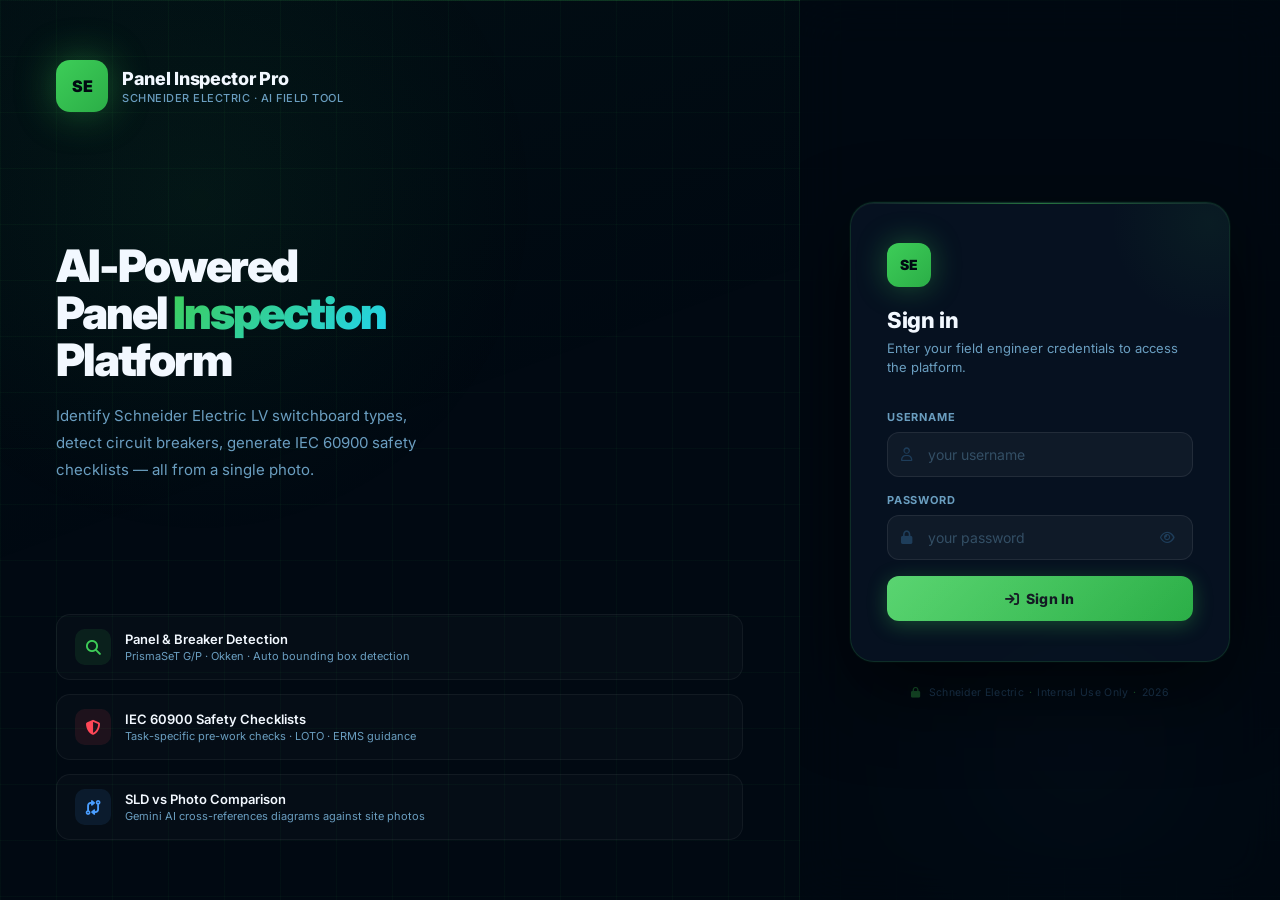
==== web/index.html @ 9c25b4c3 "Show photo guide every time upload/camera is clicked, add Guide button Remove once-per-session restr" ====
<!DOCTYPE html>
<html lang="en">
<head>
<meta charset="UTF-8">
<meta name="viewport" content="width=device-width, initial-scale=1.0, viewport-fit=cover">
<title>Panel Inspector Pro — Schneider Electric</title>
<link href="https://fonts.googleapis.com/css2?family=Inter:wght@300;400;500;600;700;800;900&display=swap" rel="stylesheet">
<link rel="stylesheet" href="https://cdnjs.cloudflare.com/ajax/libs/font-awesome/6.5.0/css/all.min.css">
<style>
*,*::before,*::after{margin:0;padding:0;box-sizing:border-box}
:root{
  --green:#3DCD58;--green-d:#2BAE47;
  --bg:#010912;
  --border:rgba(255,255,255,.06);--border2:rgba(61,205,88,.18);
  --text:#F2F8FF;--dim:#6A9EC0;--muted:#3A5A7A;
  --red:#FF4757;--red-bg:rgba(255,71,87,.08);--red-b:rgba(255,71,87,.25);
  --amber:#FFA502;--amber-bg:rgba(255,165,2,.08);--amber-b:rgba(255,165,2,.22);
  --blue:#4A9EFF;--purple:#A855F7;--cyan:#22D3EE;
  --card-bg:rgba(8,22,42,.85);
  --nav-h:64px;--step-h:72px;
}
html{scroll-behavior:smooth;-webkit-text-size-adjust:100%}
body{
  font-family:'Inter',system-ui,sans-serif;background:var(--bg);color:var(--text);
  min-height:100vh;-webkit-font-smoothing:antialiased;overflow-x:hidden;
  background-image:
    radial-gradient(ellipse 70% 60% at 20% 30%,rgba(61,205,88,.04) 0%,transparent 60%),
    radial-gradient(ellipse 50% 50% at 80% 70%,rgba(74,158,255,.03) 0%,transparent 60%),
    linear-gradient(rgba(61,205,88,.018) 1px,transparent 1px),
    linear-gradient(90deg,rgba(61,205,88,.018) 1px,transparent 1px);
  background-size:100% 100%,100% 100%,52px 52px,52px 52px;
}
::-webkit-scrollbar{width:3px;height:3px}
::-webkit-scrollbar-track{background:transparent}
::-webkit-scrollbar-thumb{background:rgba(61,205,88,.2);border-radius:3px}
button,input,textarea{font-family:inherit}

/* ═══ NAV ═══ */
.nav{
  position:sticky;top:0;z-index:300;height:var(--nav-h);
  display:flex;align-items:center;justify-content:space-between;padding:0 28px;
  background:rgba(1,9,18,.92);backdrop-filter:blur(40px);-webkit-backdrop-filter:blur(40px);
  border-bottom:1px solid rgba(61,205,88,.1);
  box-shadow:0 0 0 1px rgba(61,205,88,.04),0 8px 40px rgba(0,0,0,.6);
}
.nav-brand{display:flex;align-items:center;gap:14px}
.nav-logo{
  width:40px;height:40px;border-radius:11px;flex-shrink:0;
  display:flex;align-items:center;justify-content:center;
  font-size:13px;font-weight:900;color:#010912;letter-spacing:-.5px;
  background:linear-gradient(135deg,#3DCD58,#2BAE47);
  box-shadow:0 0 28px rgba(61,205,88,.4),0 2px 8px rgba(0,0,0,.4);
}
.nav-text{line-height:1.2}
.nav-name{font-size:15px;font-weight:800;color:var(--text);letter-spacing:-.3px}
.nav-sub{font-size:10px;color:rgba(106,158,192,.55);font-weight:500;margin-top:2px;letter-spacing:.5px;text-transform:uppercase}
.nav-right{display:flex;align-items:center;gap:10px}
.nav-pill{display:flex;align-items:center;gap:7px;padding:7px 14px;border-radius:22px;background:rgba(255,255,255,.04);border:1px solid rgba(255,255,255,.07);font-size:11px;color:var(--dim)}
.pulse-dot{width:7px;height:7px;border-radius:50%;background:var(--green);box-shadow:0 0 10px var(--green),0 0 20px rgba(61,205,88,.4);flex-shrink:0;animation:pulse 2.5s ease infinite}
@keyframes pulse{0%,100%{opacity:1;transform:scale(1)}50%{opacity:.4;transform:scale(.8)}}
.nav-user{display:flex;align-items:center;gap:8px;padding:5px 12px;border-radius:22px;background:rgba(255,255,255,.04);border:1px solid rgba(255,255,255,.07)}
.nav-avatar{width:26px;height:26px;border-radius:50%;background:linear-gradient(135deg,#3DCD58,#2BAE47);display:flex;align-items:center;justify-content:center;font-size:11px;font-weight:900;color:#010912;flex-shrink:0}
.nav-uname{font-size:11px;font-weight:600;color:var(--text);max-width:80px;overflow:hidden;text-overflow:ellipsis;white-space:nowrap}
.nav-logout{background:none;border:1px solid rgba(255,255,255,.1);border-radius:8px;color:var(--muted);padding:6px 9px;cursor:pointer;font-size:11px;font-weight:600;transition:all .18s;display:flex;align-items:center;gap:5px}
.nav-logout:hover{border-color:rgba(255,71,87,.4);color:var(--red);background:rgba(255,71,87,.06)}

/* ═══ STEPPER BAR ═══ */
.stepper-bar{
  position:sticky;top:var(--nav-h);z-index:200;
  background:rgba(2,11,24,.96);backdrop-filter:blur(32px);-webkit-backdrop-filter:blur(32px);
  border-bottom:1px solid rgba(255,255,255,.05);
  padding:0 28px;height:var(--step-h);display:flex;align-items:center;
}
.stepper{display:flex;align-items:center;width:100%;max-width:800px;margin:0 auto}
.step-item{display:flex;align-items:center;gap:10px;flex-shrink:0;cursor:default}
.step-circle{
  width:34px;height:34px;border-radius:50%;border:2px solid rgba(255,255,255,.1);
  display:flex;align-items:center;justify-content:center;
  font-size:12px;font-weight:700;color:var(--muted);
  transition:all .35s ease;flex-shrink:0;position:relative;
}
.step-num{transition:opacity .2s}
.step-check{display:none;font-size:11px}
.step-item.step-active .step-circle{
  border-color:var(--green);background:rgba(61,205,88,.14);color:var(--green);
  box-shadow:0 0 20px rgba(61,205,88,.25);
}
.step-item.step-done .step-circle{
  border-color:var(--green);background:var(--green);color:#010912;
}
.step-item.step-done .step-num{display:none}
.step-item.step-done .step-check{display:flex}
.step-text{line-height:1.25}
.step-label{font-size:12px;font-weight:700;color:var(--muted);white-space:nowrap;transition:color .3s}
.step-sub{font-size:10px;color:rgba(58,90,122,.7);white-space:nowrap}
.step-item.step-active .step-label{color:var(--text)}
.step-item.step-done .step-label{color:var(--green)}
.step-line{flex:1;height:1px;background:rgba(255,255,255,.06);margin:0 8px;min-width:16px;transition:background .35s}
.step-item.step-done + .step-line{background:rgba(61,205,88,.25)}

/* ═══ WIZARD WRAP ═══ */
.wiz-wrap{max-width:780px;margin:0 auto;padding:28px 20px 140px}

/* ═══ WIZARD CARD ═══ */
.wiz-card{
  background:var(--card-bg);
  border:1px solid rgba(255,255,255,.07);
  border-radius:22px;padding:28px 32px;margin-bottom:14px;
  transition:opacity .3s,filter .3s,border-color .3s;
  position:relative;overflow:hidden;
}
.wiz-card::before{content:'';position:absolute;top:0;left:0;right:0;height:1px;background:linear-gradient(90deg,transparent,rgba(255,255,255,.08),transparent)}
.wiz-card.locked{opacity:.38;pointer-events:none;filter:saturate(.2)}
.wiz-card.step-card.unlocked{border-color:rgba(61,205,88,.12)}

/* Card header */
.card-eyebrow{display:flex;align-items:center;gap:9px;margin-bottom:10px}
.card-icon{
  width:32px;height:32px;border-radius:9px;flex-shrink:0;
  display:flex;align-items:center;justify-content:center;font-size:13px;
}
.card-tag{font-size:10px;font-weight:800;letter-spacing:1.1px;text-transform:uppercase}
.card-title{font-size:20px;font-weight:800;color:var(--text);letter-spacing:-.4px;margin-bottom:5px}
.card-sub{font-size:13px;color:var(--dim);line-height:1.6;margin-bottom:22px}

/* ═══ PROJECT INFO FORM ═══ */
.form-grid{display:grid;grid-template-columns:1fr 1fr;gap:14px}
.form-field{}
.form-field label{display:block;font-size:9.5px;font-weight:700;letter-spacing:.9px;text-transform:uppercase;color:var(--muted);margin-bottom:7px}
.form-field input{
  width:100%;padding:12px 14px;
  background:rgba(255,255,255,.04);border:1px solid rgba(255,255,255,.08);
  border-radius:11px;color:var(--text);font-size:13px;outline:none;transition:all .2s;
}
.form-field input:focus{border-color:rgba(61,205,88,.4);background:rgba(61,205,88,.04);box-shadow:0 0 0 3px rgba(61,205,88,.07)}
.form-field input::placeholder{color:rgba(106,158,192,.28)}

/* ═══ STEP CHOICE BUTTONS (Dead/Live, No/Yes) ═══ */
.choice-row{display:flex;gap:10px;margin-top:4px}
.choice-btn{
  flex:1;padding:18px 20px;border-radius:14px;
  border:1px solid rgba(255,255,255,.08);background:rgba(255,255,255,.03);
  color:var(--dim);font-size:14px;font-weight:700;cursor:pointer;
  transition:all .22s;display:flex;align-items:center;justify-content:center;gap:10px;
}
.choice-btn:hover:not(:disabled):not(.fw-inactive){
  border-color:rgba(61,205,88,.35);color:var(--text);background:rgba(61,205,88,.07);
}
.choice-btn.danger:hover:not(:disabled):not(.fw-inactive){
  border-color:rgba(255,71,87,.35);color:var(--red);background:rgba(255,71,87,.07);
}
.choice-btn.fw-active{
  border-color:rgba(61,205,88,.5);color:var(--green);background:rgba(61,205,88,.1);
  box-shadow:0 0 20px rgba(61,205,88,.12);
}
.choice-btn.danger.fw-active{
  border-color:rgba(255,71,87,.45);color:var(--red);background:rgba(255,71,87,.09);
  box-shadow:0 0 20px rgba(255,71,87,.1);
}
.choice-btn.fw-inactive{opacity:.28;cursor:default}
.choice-btn i{font-size:18px}

/* ═══ TASK GRID (inside card2) ═══ */
.task-section{margin-top:22px;padding-top:22px;border-top:1px solid rgba(255,255,255,.06)}
.task-sect-lbl{font-size:10px;font-weight:700;text-transform:uppercase;letter-spacing:.9px;color:var(--muted);margin-bottom:12px;display:flex;align-items:center;gap:6px}
.task-sect-lbl i{color:var(--green)}
.task-grid{display:grid;grid-template-columns:repeat(3,1fr);gap:8px}
.t-btn{
  padding:14px 8px;border-radius:12px;border:1px solid rgba(255,255,255,.07);
  background:rgba(255,255,255,.03);color:rgba(106,158,192,.45);
  font-size:11px;font-weight:700;cursor:pointer;transition:all .2s;
  display:flex;flex-direction:column;align-items:center;gap:7px;text-align:center;
  line-height:1.2;letter-spacing:.1px;
}
.t-btn:hover:not(:disabled){border-color:rgba(61,205,88,.3);color:var(--text);background:rgba(61,205,88,.06);transform:translateY(-1px)}
.t-btn.on{border-color:rgba(61,205,88,.55);color:var(--green);background:rgba(61,205,88,.1);box-shadow:0 0 18px rgba(61,205,88,.12)}
.t-btn:disabled{opacity:.25;cursor:default}
.t-btn i{font-size:20px}

/* ═══ CHECKLIST (inside card2) ═══ */
.checklist-wrap{margin-top:20px;padding-top:20px;border-top:1px solid rgba(255,255,255,.06)}
.coll-btn{
  width:100%;display:flex;align-items:center;justify-content:space-between;
  padding:11px 14px;background:rgba(255,255,255,.03);border:1px solid rgba(255,255,255,.07);
  border-radius:11px;cursor:pointer;transition:all .2s;
}
.coll-btn:hover{background:rgba(255,255,255,.06);border-color:rgba(61,205,88,.2)}
.coll-title{font-size:12px;font-weight:700;color:var(--text);display:flex;align-items:center;gap:7px}
.coll-title i{color:var(--green)}
.coll-arr{color:var(--muted);font-size:10px;transition:transform .22s}
.coll-arr.open{transform:rotate(180deg)}
.coll-body{display:none;padding:12px 4px 4px}
.coll-body.open{display:block}
.cl-item{display:flex;gap:10px;align-items:flex-start;padding:9px 0;border-bottom:1px solid rgba(255,255,255,.04)}
.cl-item:last-child{border-bottom:none}
.cl-cb{width:16px;height:16px;flex-shrink:0;margin-top:2px;accent-color:var(--green);cursor:pointer}
.cl-txt{font-size:12px;color:var(--dim);line-height:1.6;cursor:pointer}
.cl-item.cl-crit .cl-txt{color:var(--text)}
.cl-item.cl-done .cl-txt{text-decoration:line-through;color:var(--muted);opacity:.5}
.cl-badge{display:inline-flex;align-items:center;font-size:9px;font-weight:700;padding:1px 6px;border-radius:4px;margin-left:5px;background:rgba(255,71,87,.08);color:var(--red);border:1px solid rgba(255,71,87,.25)}

/* ═══ SLD / ZONE (card3) ═══ */
.sld-drop{
  border:1.5px dashed rgba(74,158,255,.22);border-radius:13px;
  padding:24px 20px;text-align:center;cursor:pointer;position:relative;
  transition:all .2s;background:rgba(74,158,255,.03);
}
.sld-drop:hover{border-color:rgba(74,158,255,.45);background:rgba(74,158,255,.07)}
.sld-drop input{position:absolute;inset:0;opacity:0;cursor:pointer;width:100%;height:100%}
.sld-drop i{font-size:28px;color:rgba(74,158,255,.45);margin-bottom:8px}
.sld-name{font-size:12px;color:var(--muted);margin-top:6px;overflow:hidden;text-overflow:ellipsis;white-space:nowrap}
.sld-hint{font-size:11px;color:rgba(74,158,255,.4);margin-top:4px}
.btn-cmp{
  margin-top:12px;padding:11px 18px;border-radius:11px;
  border:1px solid rgba(74,158,255,.25);background:rgba(74,158,255,.06);
  color:var(--blue);font-size:12px;font-weight:700;cursor:pointer;
  display:flex;align-items:center;justify-content:center;gap:7px;transition:all .2s;width:100%;
}
.btn-cmp:hover:not(:disabled){background:rgba(74,158,255,.12);border-color:rgba(74,158,255,.5);transform:translateY(-1px)}
.btn-cmp:disabled{opacity:.3;cursor:not-allowed}
.zone-section{margin-top:20px;padding-top:20px;border-top:1px solid rgba(255,255,255,.06)}
.zone-sect-lbl{font-size:10px;font-weight:700;text-transform:uppercase;letter-spacing:.9px;color:var(--muted);margin-bottom:12px;display:flex;align-items:center;gap:6px}
.zone-sect-lbl i{color:var(--amber)}
.tog-lbl{display:flex;align-items:center;gap:10px;cursor:pointer;font-size:13px;color:var(--dim);user-select:none}
.tog-pill{width:38px;height:21px;border-radius:11px;background:rgba(255,255,255,.1);position:relative;transition:background .2s;flex-shrink:0}
.tog-pill::after{content:'';position:absolute;top:2.5px;left:2.5px;width:16px;height:16px;border-radius:50%;background:#fff;transition:transform .2s;box-shadow:0 1px 4px rgba(0,0,0,.4)}
.tog-lbl.on .tog-pill{background:var(--green);box-shadow:0 0 12px rgba(61,205,88,.4)}
.tog-lbl.on .tog-pill::after{transform:translateX(17px)}
.zone-hint{display:none;margin-top:12px;padding:10px 14px;background:rgba(255,165,2,.07);border:1px solid rgba(255,165,2,.2);border-radius:10px;font-size:12px;color:#FFD580;line-height:1.55}
.zone-hint.vis{display:flex;align-items:flex-start;gap:8px}
.zone-hint i{color:var(--amber);flex-shrink:0;margin-top:1px}
.zone-clr{display:none;margin-top:8px;align-items:center;gap:5px;font-size:12px;color:var(--muted);cursor:pointer;background:transparent;border:1px solid rgba(255,255,255,.07);border-radius:8px;padding:7px 12px;transition:all .15s}
.zone-clr.vis{display:flex}
.zone-clr:hover{color:var(--red);border-color:rgba(255,71,87,.3)}

/* ═══ UPLOAD ZONE (card4) ═══ */
.up-zone{
  border:1.5px dashed rgba(61,205,88,.22);border-radius:13px;
  padding:28px 20px;text-align:center;cursor:pointer;
  transition:all .25s;background:rgba(61,205,88,.02);position:relative;
}
.up-zone:hover,.up-zone.drag{border-color:rgba(61,205,88,.5);background:rgba(61,205,88,.06)}
.up-zone input{position:absolute;inset:0;opacity:0;cursor:pointer;width:100%;height:100%}
.up-icon{width:52px;height:52px;margin:0 auto 12px;border-radius:14px;background:linear-gradient(135deg,rgba(61,205,88,.15),rgba(61,205,88,.05));border:1px solid rgba(61,205,88,.25);display:flex;align-items:center;justify-content:center;font-size:22px;color:var(--green);transition:all .25s}
.up-zone:hover .up-icon{box-shadow:0 0 24px rgba(61,205,88,.25);transform:scale(1.08)}
.up-title{font-size:13px;font-weight:600;color:var(--text);margin-bottom:4px}
.up-hint{font-size:11px;color:rgba(106,158,192,.4);line-height:1.5}
.cam-btn{display:none;margin-top:10px;padding:10px;border-radius:10px;border:1px solid rgba(255,255,255,.07);background:rgba(255,255,255,.03);color:var(--dim);font-size:12px;font-weight:600;cursor:pointer;align-items:center;justify-content:center;gap:7px;transition:all .2s;position:relative;width:100%}
.cam-btn:hover{border-color:rgba(61,205,88,.3);color:var(--green)}
.cam-btn input{position:absolute;inset:0;opacity:0;cursor:pointer;width:100%;height:100%}
.up-preview{display:none;align-items:center;gap:12px;padding:12px 14px;border-radius:13px;background:rgba(61,205,88,.06);border:1px solid rgba(61,205,88,.18);margin-top:12px}
.prev-thumb{width:44px;height:44px;border-radius:9px;object-fit:cover;flex-shrink:0;border:1px solid rgba(255,255,255,.1)}
.prev-info{flex:1;min-width:0}
.prev-name{font-size:12px;font-weight:600;color:var(--text);white-space:nowrap;overflow:hidden;text-overflow:ellipsis}
.prev-sz{font-size:11px;color:var(--muted);margin-top:2px}
.prev-clr{width:30px;height:30px;border-radius:8px;flex-shrink:0;border:none;background:transparent;display:flex;align-items:center;justify-content:center;color:var(--muted);cursor:pointer;font-size:13px;transition:all .15s}
.prev-clr:hover{color:var(--red);background:var(--red-bg)}

/* ═══ DETECT BUTTON ═══ */
.btn-det{
  width:100%;padding:16px;border:none;border-radius:13px;
  background:linear-gradient(135deg,#3DCD58 0%,#2BAE47 100%);
  color:#010912;font-size:15px;font-weight:900;cursor:pointer;
  display:flex;align-items:center;justify-content:center;gap:9px;
  transition:all .22s ease;letter-spacing:.2px;margin-top:16px;
  box-shadow:0 4px 24px rgba(61,205,88,.32),inset 0 1px 0 rgba(255,255,255,.2);
  position:relative;overflow:hidden;
}
.btn-det::after{content:'';position:absolute;inset:0;background:linear-gradient(135deg,rgba(255,255,255,.18),transparent 60%);pointer-events:none}
.btn-det:hover:not(:disabled){box-shadow:0 8px 36px rgba(61,205,88,.5);transform:translateY(-2px)}
.btn-det:active:not(:disabled){transform:translateY(0)}
.btn-det:disabled{opacity:.22;cursor:not-allowed;transform:none;box-shadow:none}
.spin{display:none;width:16px;height:16px;border:2.5px solid rgba(1,9,18,.25);border-top-color:#010912;border-radius:50%;animation:spin .65s linear infinite}
@keyframes spin{to{transform:rotate(360deg)}}

/* ═══ CANVAS ═══ */
.canvas-wrap{
  position:relative;border-radius:16px;overflow:hidden;margin-top:20px;
  background:radial-gradient(ellipse at 50% 30%,rgba(61,205,88,.04) 0%,transparent 50%),#020C18;
  border:1px solid rgba(255,255,255,.06);
  display:flex;align-items:center;justify-content:center;min-height:300px;
}
.canvas-wrap::before{content:'';position:absolute;inset:0;background-image:linear-gradient(rgba(61,205,88,.02) 1px,transparent 1px),linear-gradient(90deg,rgba(61,205,88,.02) 1px,transparent 1px);background-size:40px 40px;pointer-events:none}
.canvas-ph{text-align:center;color:var(--muted);padding:48px 20px;display:flex;flex-direction:column;align-items:center;gap:14px;position:relative;z-index:1}
.canvas-ph i{font-size:48px;color:rgba(61,205,88,.18);filter:drop-shadow(0 0 16px rgba(61,205,88,.18))}
.canvas-ph p{font-size:12px;color:rgba(106,158,192,.3);max-width:200px;line-height:1.8}
.canvas-wrap canvas{position:absolute;top:50%;left:50%;transform:translate(-50%,-50%)}
#imgCanvas{display:none}
#overlayCanvas{cursor:crosshair;display:none;touch-action:none}

/* ═══ RESULTS ═══ */
.results{display:none;background:rgba(3,10,22,.95);backdrop-filter:blur(20px);border:1px solid rgba(255,255,255,.05);border-radius:16px;margin-top:14px;overflow:hidden}
.results.vis{display:block}
.r-inner{padding:20px 24px;display:flex;flex-direction:column;gap:14px}
.p-badge-row{display:flex;align-items:center;gap:8px;flex-wrap:wrap}
.p-badge{display:inline-flex;align-items:center;gap:7px;padding:5px 14px;border-radius:20px;font-size:12px;font-weight:600;border:1px solid}
.p-badge.pg{color:#3DCD58;border-color:rgba(61,205,88,.3);background:rgba(61,205,88,.08)}
.p-badge.pp{color:#4A9EFF;border-color:rgba(74,158,255,.3);background:rgba(74,158,255,.08)}
.p-badge.ok{color:#A855F7;border-color:rgba(168,85,247,.3);background:rgba(168,85,247,.08)}
.p-badge.ab{color:#FF4757;border-color:rgba(255,71,87,.3);background:rgba(255,71,87,.08)}
.p-badge.un{color:#4A6A8A;border-color:rgba(74,106,138,.3);background:rgba(74,106,138,.08)}
.p-sum{font-size:12px;color:var(--dim);line-height:1.7;margin-top:7px}
.bb-note{font-size:11px;color:var(--muted);display:flex;align-items:center;gap:5px}
.stats-row{display:flex;gap:6px;flex-wrap:wrap}
.st-chip{padding:5px 11px;background:rgba(7,20,34,.8);border:1px solid rgba(255,255,255,.07);border-radius:8px;font-size:11px;color:var(--dim);display:flex;align-items:center;gap:5px}
.st-chip b{color:var(--text);font-weight:700}
.sec-ttl{font-size:9.5px;font-weight:700;text-transform:uppercase;letter-spacing:.9px;color:var(--muted);margin-bottom:8px;display:flex;align-items:center;gap:6px}
.warn-list{display:flex;flex-direction:column;gap:6px}
.w-item{padding:10px 13px;border-radius:10px;font-size:11px;line-height:1.65;display:flex;gap:9px;align-items:flex-start}
.w-item.crit{background:rgba(255,71,87,.07);border:1px solid rgba(255,71,87,.2);color:#FCA5A5}
.w-item.warn{background:rgba(255,165,2,.07);border:1px solid rgba(255,165,2,.2);color:#FCD34D}
.w-item i{flex-shrink:0;margin-top:2px}
.erms-tbl{width:100%;border-collapse:collapse;font-size:11px}
.erms-tbl th{background:rgba(7,20,34,.8);color:var(--muted);font-weight:700;text-transform:uppercase;letter-spacing:.6px;font-size:9px;padding:8px 10px;text-align:left;border-bottom:1px solid rgba(255,255,255,.06);white-space:nowrap}
.erms-tbl td{padding:8px 10px;border-bottom:1px solid rgba(255,255,255,.04);vertical-align:top;color:var(--dim)}
.erms-tbl tr:last-child td{border-bottom:none}
.erms-tbl tr:hover td{background:rgba(255,255,255,.02)}
.erms-pill{display:inline-flex;align-items:center;gap:3px;padding:3px 9px;border-radius:10px;font-size:10px;font-weight:700;white-space:nowrap}
.erms-ON{background:rgba(255,71,87,.12);color:#FCA5A5;border:1px solid rgba(255,71,87,.25)}
.erms-recommended{background:rgba(255,165,2,.12);color:#FCD34D;border:1px solid rgba(255,165,2,.25)}
.erms-OFF{background:rgba(61,205,88,.1);color:#6EE7B7;border:1px solid rgba(61,205,88,.2)}
.erms-none{background:rgba(74,106,138,.1);color:#94A3B8;border:1px solid rgba(74,106,138,.2)}
.haz{display:inline-flex;align-items:center;gap:3px;font-size:9.5px;padding:2px 6px;border-radius:5px;margin-right:3px}
.haz-arc{background:rgba(255,71,87,.1);color:#FCA5A5}
.haz-sh{background:rgba(255,165,2,.1);color:#FCD34D}
.cards-row{display:flex;gap:8px;overflow-x:auto;padding-bottom:4px}
.d-card{min-width:130px;max-width:150px;flex-shrink:0;background:rgba(7,20,34,.8);border:1px solid rgba(255,255,255,.07);border-radius:11px;padding:11px 13px;cursor:pointer;transition:all .2s ease}
.d-card:hover,.d-card.hi{border-color:rgba(61,205,88,.4);background:rgba(61,205,88,.06);transform:translateY(-2px);box-shadow:0 6px 20px rgba(61,205,88,.1)}
.d-lbl{font-size:11px;font-weight:600;color:var(--text);white-space:nowrap;overflow:hidden;text-overflow:ellipsis}
.d-meta{font-size:10px;color:var(--muted);margin-top:3px;line-height:1.4}
.d-rat{display:inline-block;margin-top:5px;font-size:9px;font-weight:700;padding:2px 7px;background:rgba(74,158,255,.1);color:#93C5FD;border-radius:5px;border:1px solid rgba(74,158,255,.2)}

/* ═══ PROJECT BADGE in results ═══ */
.proj-banner{display:flex;align-items:center;gap:10px;padding:12px 16px;background:rgba(61,205,88,.05);border:1px solid rgba(61,205,88,.12);border-radius:12px}
.proj-banner i{color:var(--green);font-size:14px;flex-shrink:0}
.proj-banner-name{font-size:13px;font-weight:700;color:var(--text)}
.proj-banner-meta{font-size:11px;color:var(--muted);margin-top:2px}

/* SLD compare */
.sld-cmp{background:rgba(3,10,22,.95);border:1px solid rgba(74,158,255,.12);border-radius:16px;margin-top:14px;padding:20px 24px}
.sld-cmp-head{display:flex;align-items:center;gap:8px;font-size:11px;font-weight:700;text-transform:uppercase;letter-spacing:.8px;color:var(--muted);margin-bottom:12px}
.sld-cmp-summary{font-size:11px;font-weight:400;color:var(--dim);text-transform:none;letter-spacing:0;flex:1}
.sld-cmp-close{margin-left:auto;background:none;border:none;color:var(--muted);cursor:pointer;font-size:13px;transition:color .15s}
.sld-cmp-close:hover{color:var(--text)}
.sld-cmp-section{margin-bottom:12px}
.sld-cmp-ttl{font-size:9.5px;font-weight:700;text-transform:uppercase;letter-spacing:.8px;color:var(--muted);margin-bottom:6px}
.sld-cmp-item{font-size:11px;padding:8px 11px;border-radius:8px;margin-bottom:4px;line-height:1.55}
.sld-match{background:rgba(61,205,88,.07);border:1px solid rgba(61,205,88,.2);color:#6EE7B7}
.sld-disc{background:rgba(255,165,2,.07);border:1px solid rgba(255,165,2,.2);color:#FCD34D}
.sld-miss{background:rgba(255,71,87,.07);border:1px solid rgba(255,71,87,.2);color:#FCA5A5}

/* Reset link */
.reset-link{display:none;margin-top:16px;padding-top:16px;border-top:1px solid rgba(255,255,255,.05);text-align:center}
.reset-link button{background:none;border:none;color:var(--muted);font-size:12px;cursor:pointer;text-decoration:underline;padding:4px 8px;transition:color .15s}
.reset-link button:hover{color:var(--dim)}

/* Print button */
.btn-print{
  display:none;width:100%;margin-top:12px;padding:13px;border-radius:12px;
  border:1px solid rgba(255,255,255,.1);background:rgba(255,255,255,.04);
  color:var(--dim);font-size:13px;font-weight:700;cursor:pointer;
  align-items:center;justify-content:center;gap:8px;transition:all .2s;
}
.btn-print.vis{display:flex}
.btn-print:hover{border-color:rgba(74,158,255,.4);color:var(--blue);background:rgba(74,158,255,.06)}

/* ═══ ANIMATIONS ═══ */
@keyframes fadeUp{from{opacity:0;transform:translateY(10px)}to{opacity:1;transform:translateY(0)}}
.fu{animation:fadeUp .32s ease both}
.fu1{animation-delay:.05s}.fu2{animation-delay:.1s}.fu3{animation-delay:.15s}.fu4{animation-delay:.2s}

/* ═══ MOBILE BAR ═══ */
.mob-bar{display:none;position:fixed;bottom:0;left:0;right:0;z-index:250;padding:10px 16px;padding-bottom:max(10px,env(safe-area-inset-bottom));background:rgba(1,9,18,.96);backdrop-filter:blur(32px);border-top:1px solid rgba(255,255,255,.05)}
.mob-bar .btn-det{margin-top:0}

/* ═══ LIVE WARNING ═══ */
.lw-overlay{display:none;position:fixed;inset:0;z-index:999;background:rgba(1,9,18,.92);backdrop-filter:blur(14px);align-items:center;justify-content:center;padding:20px}
.lw-overlay.lw-open{display:flex}
.lw-box{background:rgba(7,20,34,.97);border:1px solid rgba(255,71,87,.3);border-radius:22px;max-width:360px;width:100%;padding:36px;text-align:center;box-shadow:0 0 0 1px rgba(255,71,87,.1),0 28px 72px rgba(255,71,87,.15),0 28px 72px rgba(0,0,0,.7)}
.lw-icon{font-size:52px;margin-bottom:18px;animation:lw-pulse 1s ease infinite alternate}
@keyframes lw-pulse{from{transform:scale(1)}to{transform:scale(1.1)}}
.lw-title{font-size:18px;font-weight:900;color:var(--red);margin-bottom:10px;letter-spacing:-.3px}
.lw-body{font-size:13px;color:var(--dim);line-height:1.85;margin-bottom:26px}
.lw-actions{display:flex;gap:10px;justify-content:center}
.lw-back{padding:12px 24px;border-radius:11px;border:1px solid rgba(255,255,255,.1);background:transparent;color:var(--dim);font-size:13px;font-weight:600;cursor:pointer;transition:all .15s}
.lw-back:hover{border-color:rgba(255,255,255,.22);color:var(--text)}
.lw-proceed{padding:12px 24px;border-radius:11px;border:none;background:linear-gradient(135deg,#FF4757,#cc2233);color:#fff;font-size:13px;font-weight:800;cursor:pointer;box-shadow:0 4px 20px rgba(255,71,87,.4);transition:all .2s}
.lw-proceed:hover{box-shadow:0 6px 28px rgba(255,71,87,.55);transform:translateY(-2px)}

/* ═══ MOBILE ═══ */
@media(max-width:767px){
  body{padding-bottom:80px}
  .nav{padding:0 16px}
  .nav-pill span,.nav-sub{display:none}
  .stepper-bar{padding:0 14px;height:60px}
  .step-text{display:none}
  .step-line{margin:0 5px;min-width:10px}
  .wiz-wrap{padding:16px 12px 100px}
  .wiz-card{padding:20px 18px;border-radius:16px}
  .form-grid{grid-template-columns:1fr}
  .task-grid{grid-template-columns:repeat(2,1fr)}
  .choice-row{flex-direction:column;gap:8px}
  .mob-bar{display:block}
  .btn-det{margin-top:14px;padding:15px}
  .cam-btn{display:flex}
  .canvas-wrap{min-height:200px;border-radius:14px}
  .results,.sld-cmp{border-radius:14px}
  .r-inner{padding:14px 16px}
  .erms-tbl{display:block;overflow-x:auto;-webkit-overflow-scrolling:touch}
  .lw-actions{flex-direction:column}
  .lw-back,.lw-proceed{width:100%;padding:13px}
  .lw-box{padding:26px 20px}
  #imgCanvas{position:relative!important;top:auto!important;left:auto!important;transform:none!important;display:block!important;width:100%!important;height:auto!important}
  #overlayCanvas{position:absolute!important;top:0!important;left:0!important;transform:none!important;width:100%!important;height:100%!important}
}
@media(min-width:768px) and (max-width:1023px){
  .wiz-wrap{padding:22px 24px 120px}
  .canvas-wrap{min-height:340px}
}

/* ═══ PHOTO TIPS MODAL v2 ═══ */
.tips-overlay{position:fixed;inset:0;background:rgba(0,3,12,.9);backdrop-filter:blur(16px);-webkit-backdrop-filter:blur(16px);z-index:9999;display:flex;align-items:center;justify-content:center;opacity:0;pointer-events:none;transition:opacity .4s ease;padding:12px}
.tips-overlay.open{opacity:1;pointer-events:all}
.tips-modal{display:flex;background:linear-gradient(145deg,rgba(7,16,34,.99),rgba(3,8,20,.99));border:1px solid rgba(61,205,88,.18);border-radius:26px;width:min(860px,98vw);max-height:94vh;overflow:hidden;box-shadow:0 40px 120px rgba(0,0,0,.85),0 0 0 1px rgba(61,205,88,.05)}

/* ── LEFT visual pane ── */
.tips-visual-pane{width:50%;background:linear-gradient(145deg,#030c1c,#020810);border-right:1px solid rgba(61,205,88,.1);display:flex;align-items:center;justify-content:center;padding:24px 16px;position:relative;overflow:hidden;flex-shrink:0}
.tips-visual-pane::before{content:'';position:absolute;top:-50px;left:-50px;width:220px;height:220px;background:radial-gradient(circle,rgba(61,205,88,.07),transparent 70%);pointer-events:none}
.tips-visual-pane::after{content:'';position:absolute;bottom:-40px;right:-40px;width:160px;height:160px;background:radial-gradient(circle,rgba(74,158,255,.05),transparent 70%);pointer-events:none}

/* ── Phone frame ── */
.phone-frame{width:198px;background:#111825;border:9px solid #1a2638;border-radius:38px;position:relative;box-shadow:0 0 0 2px rgba(255,255,255,.04),0 24px 70px rgba(0,0,0,.85),inset 0 0 0 1px rgba(255,255,255,.03)}
.phone-notch{width:62px;height:18px;background:#1a2638;border-radius:0 0 13px 13px;margin:0 auto;display:flex;align-items:center;justify-content:center;gap:5px;position:relative;z-index:10}
.phone-cam-dot{width:6px;height:6px;border-radius:50%;background:#0d1928;border:1px solid rgba(255,255,255,.1)}
.phone-cam-dot.lens{background:rgba(40,60,80,.8);border-color:rgba(255,255,255,.2);width:8px;height:8px}
.phone-screen{background:#040e1c;position:relative;overflow:hidden;min-height:360px}
.phone-bottom{height:20px;display:flex;align-items:center;justify-content:center;background:#1a2638}
.phone-home-bar{width:52px;height:3px;background:rgba(255,255,255,.18);border-radius:2px}

/* ── Viewfinder UI ── */
.vf-corners{position:absolute;inset:7px;z-index:25;pointer-events:none}
.vf-c{position:absolute;width:14px;height:14px;border-color:rgba(61,205,88,.65);border-style:solid;border-width:0}
.vf-tl{top:0;left:0;border-top-width:2px;border-left-width:2px;border-radius:2px 0 0 0}
.vf-tr{top:0;right:0;border-top-width:2px;border-right-width:2px;border-radius:0 2px 0 0}
.vf-bl{bottom:0;left:0;border-bottom-width:2px;border-left-width:2px;border-radius:0 0 0 2px}
.vf-br{bottom:0;right:0;border-bottom-width:2px;border-right-width:2px;border-radius:0 0 2px 0}
.vf-focus-ring{position:absolute;top:50%;left:50%;transform:translate(-50%,-50%);width:22px;height:22px;border:1.5px solid rgba(61,205,88,.45);border-radius:50%;z-index:25;animation:vfPulse 2s ease infinite}
@keyframes vfPulse{0%,100%{opacity:.4;transform:translate(-50%,-50%) scale(1)}50%{opacity:.85;transform:translate(-50%,-50%) scale(1.2)}}

/* ── CSS Panel illustration ── */
.panel-css{padding:7px 6px 5px;position:relative}
.p-header{display:flex;align-items:center;justify-content:space-between;margin-bottom:5px;padding:0 2px}
.p-logo-badge{font-size:7px;font-weight:900;color:#010912;background:linear-gradient(135deg,#3DCD58,#2BAE47);border-radius:3px;padding:1px 5px;letter-spacing:-.3px}
.p-model-name{font-size:5px;color:rgba(140,180,210,.45);font-weight:700;letter-spacing:.4px;text-transform:uppercase}
.p-acb-wrap{background:linear-gradient(145deg,#192436,#111c2c);border:1px solid rgba(255,255,255,.08);border-radius:4px;padding:5px 6px;margin-bottom:4px;display:flex;align-items:center;gap:5px}
.p-acb-body{flex:1;background:#0c1620;border-radius:3px;padding:4px 5px;border:1px solid rgba(255,255,255,.05)}
.p-acb-type{font-size:5px;color:rgba(140,180,210,.5);font-weight:700;letter-spacing:.3px;text-transform:uppercase}
.p-acb-rating{font-size:9px;font-weight:900;color:#e0eaf4;letter-spacing:-.3px;margin-top:1px}
.p-acb-handle{width:9px;height:24px;border-radius:2px;background:linear-gradient(180deg,#FF5A68,#c01828);box-shadow:0 0 7px rgba(255,71,87,.45);flex-shrink:0}
.p-busbar{height:5px;background:linear-gradient(90deg,#6a5008,#c49518,#6a5008);border-radius:2px;margin:2px 0 4px;box-shadow:0 0 9px rgba(196,149,24,.28)}
.p-row{display:flex;gap:2px;padding:4px 3px;background:rgba(255,255,255,.02);border-radius:3px;border:1px solid rgba(255,255,255,.04);margin-bottom:2px}
.mcb{flex:1;background:linear-gradient(180deg,#1c2c3e,#141f2d);border:1px solid rgba(255,255,255,.07);border-radius:2px;display:flex;flex-direction:column;align-items:center;padding:2px 1px;gap:2px;min-height:28px}
.mcb-rating{font-size:4px;color:rgba(160,195,215,.55);font-weight:800;line-height:1}
.mcb-toggle{width:5px;height:9px;border-radius:1px}
.mcb.on .mcb-toggle{background:#3DCD58;box-shadow:0 0 5px rgba(61,205,88,.6)}
.mcb.off .mcb-toggle{background:#3a4a5a}
.mcb.trip .mcb-toggle{background:#FF4757;box-shadow:0 0 5px rgba(255,71,87,.55)}
.p-lbl-row{display:flex;gap:2px;margin-bottom:3px}
.p-lbl{flex:1;font-size:3.8px;color:rgba(90,130,160,.45);text-align:center;padding-bottom:1px;border-bottom:1px solid rgba(255,255,255,.05);white-space:nowrap;overflow:hidden;text-overflow:ellipsis}
.p-cables{display:flex;gap:3px;justify-content:center;padding-top:4px;border-top:1px solid rgba(255,255,255,.05)}
.cable{width:4px;height:18px;border-radius:2px 2px 0 0}

/* ── Step overlay anims ── */
.tip-anim{position:absolute;inset:0;pointer-events:none;opacity:0;transition:opacity .35s ease;z-index:15}
.tip-anim.active{opacity:1}

/* Step 0 — Door open */
.anim-door-cover{position:absolute;left:0;top:0;bottom:0;width:52%;background:linear-gradient(90deg,rgba(5,14,28,.82),rgba(5,14,28,0));display:flex;align-items:center;padding-left:8px}
.door-arrow-wrap{display:flex;flex-direction:column;align-items:center;gap:4px;animation:doorBounce 1s ease infinite}
@keyframes doorBounce{0%,100%{transform:translateX(0)}50%{transform:translateX(-5px)}}
.door-arr-icon{font-size:16px;color:rgba(61,205,88,.9)}
.door-arr-txt{font-size:6.5px;font-weight:900;color:rgba(61,205,88,.9);letter-spacing:.6px;text-transform:uppercase}

/* Step 1 — Straight on */
.anim-grid{position:absolute;inset:0;background:linear-gradient(rgba(61,205,88,.06) 1px,transparent 1px) 0 0/100% 33.33%,linear-gradient(90deg,rgba(61,205,88,.06) 1px,transparent 1px) 0 0/33.33% 100%}
.anim-crosshair{position:absolute;top:50%;left:50%;transform:translate(-50%,-50%)}
.anim-crosshair::before,.anim-crosshair::after{content:'';position:absolute;background:rgba(61,205,88,.45)}
.anim-crosshair::before{width:22px;height:1px;top:0;left:-11px}
.anim-crosshair::after{width:1px;height:22px;top:-11px;left:0}
.anim-angle-chip{position:absolute;bottom:8px;right:8px;background:rgba(74,158,255,.12);border:1px solid rgba(74,158,255,.38);border-radius:5px;padding:2px 6px;font-size:6.5px;font-weight:800;color:#4A9EFF;display:flex;align-items:center;gap:3px}

/* Step 2 — Lighting */
.anim-light-glow{position:absolute;inset:0;background:radial-gradient(ellipse 85% 55% at 50% 0%,rgba(255,215,80,.16) 0%,transparent 65%);animation:lightGlow 1.4s ease infinite}
@keyframes lightGlow{0%,100%{opacity:.4}50%{opacity:1}}
.anim-rays{position:absolute;top:-2px;left:50%;transform:translateX(-50%)}
.anim-ray{position:absolute;top:0;width:2px;height:32px;background:linear-gradient(180deg,rgba(255,220,80,.45),transparent);border-radius:1px;transform-origin:top center;animation:rayPulse 1.4s ease infinite}
.anim-ray:nth-child(1){transform:rotate(-35deg);animation-delay:0s}
.anim-ray:nth-child(2){transform:rotate(-18deg);animation-delay:.1s}
.anim-ray:nth-child(3){transform:rotate(0deg);animation-delay:.2s}
.anim-ray:nth-child(4){transform:rotate(18deg);animation-delay:.1s}
.anim-ray:nth-child(5){transform:rotate(35deg);animation-delay:0s}
@keyframes rayPulse{0%,100%{opacity:.2}50%{opacity:.65}}
.anim-light-chip{position:absolute;top:8px;right:8px;background:rgba(255,200,50,.12);border:1px solid rgba(255,200,50,.38);border-radius:5px;padding:2px 6px;font-size:6.5px;font-weight:800;color:#FFC832;display:flex;align-items:center;gap:3px}

/* Step 3 — Full frame */
.anim-full-border{position:absolute;inset:5px;border:2px dashed rgba(61,205,88,.55);border-radius:4px;animation:fullBorderPulse 1.2s ease infinite}
@keyframes fullBorderPulse{0%,100%{box-shadow:0 0 0 0 rgba(61,205,88,.25)}50%{box-shadow:0 0 0 5px rgba(61,205,88,.07)}}
.anim-frame-lbl-t,.anim-frame-lbl-b{position:absolute;left:50%;transform:translateX(-50%);font-size:5.5px;font-weight:700;color:rgba(61,205,88,.8);white-space:nowrap;background:rgba(0,0,0,.65);padding:1px 5px;border-radius:3px;letter-spacing:.3px}
.anim-frame-lbl-t{top:2px}
.anim-frame-lbl-b{bottom:2px}
.anim-frame-arr-t,.anim-frame-arr-b{position:absolute;left:50%;transform:translateX(-50%);font-size:10px;color:rgba(61,205,88,.65);animation:frameArrBounce 1s ease infinite}
.anim-frame-arr-t{top:14px}
.anim-frame-arr-b{bottom:14px;animation-direction:reverse}
@keyframes frameArrBounce{0%,100%{transform:translateX(-50%) translateY(0)}50%{transform:translateX(-50%) translateY(-3px)}}

/* Step 4 — Magnifier / labels */
.anim-mag-wrap{position:absolute;bottom:70px;left:50%;transform:translateX(-50%)}
.anim-mag-circle{width:50px;height:50px;border-radius:50%;border:2px solid rgba(168,85,247,.7);box-shadow:0 0 0 1px rgba(168,85,247,.2),0 0 18px rgba(168,85,247,.35);background:rgba(18,8,38,.5);display:flex;align-items:center;justify-content:center;animation:magPop 1.4s ease infinite}
@keyframes magPop{0%,100%{box-shadow:0 0 0 1px rgba(168,85,247,.2),0 0 18px rgba(168,85,247,.3)}50%{box-shadow:0 0 0 4px rgba(168,85,247,.1),0 0 30px rgba(168,85,247,.5)}}
.anim-mag-text{font-size:7px;font-weight:900;color:rgba(200,160,255,.95);text-align:center;line-height:1.25}
.anim-mag-handle{position:absolute;bottom:-16px;right:-8px;width:3px;height:16px;background:rgba(168,85,247,.6);border-radius:2px;transform:rotate(45deg);transform-origin:top center}

/* Step 5 — Blur clears */
.anim-haze{position:absolute;inset:0;background:rgba(4,14,28,.65);animation:hazeClear 2s ease forwards}
@keyframes hazeClear{0%{opacity:.9}70%{opacity:.4}100%{opacity:0}}
.anim-steady-chip{position:absolute;bottom:10px;left:50%;transform:translateX(-50%);white-space:nowrap;background:rgba(61,205,88,.12);border:1px solid rgba(61,205,88,.38);border-radius:5px;padding:2px 8px;font-size:6.5px;font-weight:800;color:#3DCD58;display:flex;align-items:center;gap:3px;animation:steadyIn 2s ease forwards;opacity:0}
@keyframes steadyIn{0%,55%{opacity:0}100%{opacity:1}}

/* Step 6 — Ready */
.anim-ready-glow{position:absolute;inset:0;background:radial-gradient(circle at 50% 50%,rgba(61,205,88,.14) 0%,transparent 65%);animation:readyGlow 1.6s ease infinite}
@keyframes readyGlow{0%,100%{opacity:.5}50%{opacity:1}}
.anim-ready-badge{position:absolute;top:50%;left:50%;transform:translate(-50%,-50%);width:44px;height:44px;border-radius:50%;background:rgba(61,205,88,.18);border:2px solid rgba(61,205,88,.6);display:flex;align-items:center;justify-content:center;box-shadow:0 0 32px rgba(61,205,88,.45);animation:readyBadgePop .6s cubic-bezier(.34,1.56,.64,1) both}
@keyframes readyBadgePop{from{transform:translate(-50%,-50%) scale(0) rotate(-20deg)}to{transform:translate(-50%,-50%) scale(1) rotate(0)}}
.anim-ready-badge i{color:#3DCD58;font-size:18px}

/* ── RIGHT info pane ── */
.tips-info-pane{flex:1;padding:26px 22px 20px;display:flex;flex-direction:column;min-width:0}
.tips-header-tag{font-size:10px;font-weight:700;letter-spacing:1.4px;text-transform:uppercase;color:var(--green);background:rgba(61,205,88,.1);border:1px solid rgba(61,205,88,.2);border-radius:20px;padding:4px 14px;display:inline-flex;align-items:center;gap:6px;margin-bottom:14px;align-self:flex-start}
.tips-progress{height:3px;background:rgba(255,255,255,.06);border-radius:2px;margin-bottom:18px;overflow:hidden}
.tips-progress-bar{height:100%;background:linear-gradient(90deg,var(--green),#00d4ff);border-radius:2px;transition:width .4s ease;width:0%}
.tips-slide{display:none;flex-direction:column;gap:0;flex:1;animation:tipTxtFade .38s ease}
.tips-slide.active{display:flex}
@keyframes tipTxtFade{from{opacity:0;transform:translateY(7px)}to{opacity:1;transform:translateY(0)}}
.tip-step-lbl{font-size:10px;font-weight:700;color:var(--muted);margin-bottom:8px;letter-spacing:.3px}
.tip-step-lbl strong{font-size:26px;font-weight:900;color:rgba(255,255,255,.1);margin-right:3px;letter-spacing:-2px;vertical-align:middle}
.tip-title{font-size:19px;font-weight:900;color:#fff;letter-spacing:-.4px;line-height:1.2;margin-bottom:10px}
.tip-desc{font-size:12.5px;color:var(--dim);line-height:1.7;flex:1}
.tip-tag-row{display:flex;gap:6px;margin-top:12px;flex-wrap:wrap}
.tip-tag{font-size:10px;font-weight:700;padding:3px 9px;border-radius:7px;border:1px solid;letter-spacing:.2px}
.tip-tag.green{color:#3DCD58;border-color:rgba(61,205,88,.3);background:rgba(61,205,88,.07)}
.tip-tag.blue{color:#4A9EFF;border-color:rgba(74,158,255,.3);background:rgba(74,158,255,.07)}
.tip-tag.amber{color:#FFA502;border-color:rgba(255,165,2,.3);background:rgba(255,165,2,.07)}
.tip-tag.purple{color:#A855F7;border-color:rgba(168,85,247,.3);background:rgba(168,85,247,.07)}
.tips-dots{display:flex;gap:6px;margin:14px 0 12px}
.tip-dot{width:7px;height:7px;border-radius:50%;background:rgba(255,255,255,.14);transition:all .3s ease;cursor:pointer}
.tip-dot:hover{background:rgba(255,255,255,.32)}
.tip-dot.active{background:var(--green);width:20px;border-radius:3px}
.tips-actions{display:flex;gap:10px}
.tips-skip{flex:1;padding:11px;background:rgba(255,255,255,.05);border:1px solid rgba(255,255,255,.1);border-radius:11px;color:var(--muted);font-size:13px;font-weight:600;cursor:pointer;transition:all .2s}
.tips-skip:hover{background:rgba(255,255,255,.09);color:#fff}
.tips-next{flex:2;padding:11px;background:linear-gradient(135deg,#3DCD58,#00b341);border:none;border-radius:11px;color:#fff;font-size:13px;font-weight:700;cursor:pointer;display:flex;align-items:center;justify-content:center;gap:8px;transition:all .2s;box-shadow:0 4px 20px rgba(61,205,88,.3)}
.tips-next:hover{transform:translateY(-1px);box-shadow:0 6px 28px rgba(61,205,88,.45)}
.tips-last-btn{background:linear-gradient(135deg,#3DCD58,#00b341)}
@media(max-width:640px){
  .tips-modal{flex-direction:column}
  .tips-visual-pane{width:100%;height:200px;border-right:none;border-bottom:1px solid rgba(61,205,88,.1);padding:12px 10px}
  .phone-frame{width:100px}
  .phone-screen{min-height:150px}
  .panel-css{padding:4px 3px 2px}
  .p-acb-wrap{padding:3px 4px}
  .tips-info-pane{padding:16px 16px 14px}
  .tip-title{font-size:15px}
  .tip-desc{font-size:12px}
}
</style>
</head>
<body>

<!-- NAV -->
<nav class="nav">
  <div class="nav-brand">
    <div class="nav-logo">SE</div>
    <div class="nav-text">
      <div class="nav-name">Panel Inspector Pro</div>
      <div class="nav-sub">EcoStruxure™ AI</div>
    </div>
  </div>
  <div class="nav-right">
    <a href="home.html" style="display:flex;align-items:center;gap:6px;padding:7px 14px;border-radius:22px;background:rgba(255,255,255,.04);border:1px solid rgba(255,255,255,.07);font-size:11px;color:var(--dim);text-decoration:none;transition:all .18s" onmouseover="this.style.borderColor='rgba(61,205,88,.35)';this.style.color='#3DCD58'" onmouseout="this.style.borderColor='rgba(255,255,255,.07)';this.style.color='var(--dim)'">
      <i class="fa-solid fa-house"></i><span>Home</span>
    </a>
    <a href="history.html" style="display:flex;align-items:center;gap:6px;padding:7px 14px;border-radius:22px;background:rgba(255,255,255,.04);border:1px solid rgba(255,255,255,.07);font-size:11px;color:var(--dim);text-decoration:none;transition:all .18s" onmouseover="this.style.borderColor='rgba(74,158,255,.4)';this.style.color='#4A9EFF'" onmouseout="this.style.borderColor='rgba(255,255,255,.07)';this.style.color='var(--dim)'">
      <i class="fa-solid fa-clock-rotate-left"></i><span>History</span>
    </a>
    <div class="nav-pill">
      <div class="pulse-dot"></div>
      <span>AI Ready</span>
    </div>
    <div class="nav-user">
      <div class="nav-avatar" id="navAvatarLetter">T</div>
      <span class="nav-uname" id="navUser">Technician</span>
    </div>
    <button class="nav-logout" onclick="doLogout()">
      <i class="fa-solid fa-right-from-bracket"></i> Sign Out
    </button>
  </div>
</nav>

<!-- PHOTO TIPS MODAL v2 -->
<div class="tips-overlay" id="tipsOverlay">
  <div class="tips-modal">

    <!-- LEFT: visual panel demo -->
    <div class="tips-visual-pane">
      <div class="phone-frame">
        <div class="phone-notch">
          <div class="phone-cam-dot lens"></div>
          <div class="phone-cam-dot"></div>
        </div>
        <div class="phone-screen" id="tipsPhoneScreen">
          <div class="vf-corners">
            <span class="vf-c vf-tl"></span><span class="vf-c vf-tr"></span>
            <span class="vf-c vf-bl"></span><span class="vf-c vf-br"></span>
          </div>
          <div class="vf-focus-ring"></div>

          <!-- CSS Electrical Panel Illustration -->
          <div class="panel-css">
            <div class="p-header">
              <div class="p-logo-badge">SE</div>
              <div class="p-model-name">PrismaSeT P</div>
            </div>
            <div class="p-acb-wrap">
              <div class="p-acb-body">
                <div class="p-acb-type">Main Breaker</div>
                <div class="p-acb-rating">NSX 160A</div>
              </div>
              <div class="p-acb-handle"></div>
            </div>
            <div class="p-busbar"></div>
            <div class="p-row">
              <div class="mcb on"><div class="mcb-rating">32A</div><div class="mcb-toggle"></div></div>
              <div class="mcb on"><div class="mcb-rating">32A</div><div class="mcb-toggle"></div></div>
              <div class="mcb on"><div class="mcb-rating">16A</div><div class="mcb-toggle"></div></div>
              <div class="mcb trip"><div class="mcb-rating">16A</div><div class="mcb-toggle"></div></div>
              <div class="mcb on"><div class="mcb-rating">10A</div><div class="mcb-toggle"></div></div>
              <div class="mcb off"><div class="mcb-rating">10A</div><div class="mcb-toggle"></div></div>
            </div>
            <div class="p-lbl-row">
              <div class="p-lbl">L1</div><div class="p-lbl">L2</div><div class="p-lbl">L3</div>
              <div class="p-lbl">L4</div><div class="p-lbl">L5</div><div class="p-lbl">L6</div>
            </div>
            <div class="p-row">
              <div class="mcb on"><div class="mcb-rating">16A</div><div class="mcb-toggle"></div></div>
              <div class="mcb on"><div class="mcb-rating">16A</div><div class="mcb-toggle"></div></div>
              <div class="mcb on"><div class="mcb-rating">10A</div><div class="mcb-toggle"></div></div>
              <div class="mcb off"><div class="mcb-rating">10A</div><div class="mcb-toggle"></div></div>
              <div class="mcb on"><div class="mcb-rating">6A</div><div class="mcb-toggle"></div></div>
              <div class="mcb on"><div class="mcb-rating">6A</div><div class="mcb-toggle"></div></div>
            </div>
            <div class="p-lbl-row">
              <div class="p-lbl">AC</div><div class="p-lbl">HT</div><div class="p-lbl">LT</div>
              <div class="p-lbl">PC</div><div class="p-lbl">S1</div><div class="p-lbl">S2</div>
            </div>
            <div class="p-row">
              <div class="mcb on"><div class="mcb-rating">10A</div><div class="mcb-toggle"></div></div>
              <div class="mcb on"><div class="mcb-rating">10A</div><div class="mcb-toggle"></div></div>
              <div class="mcb off"><div class="mcb-rating">6A</div><div class="mcb-toggle"></div></div>
              <div class="mcb on"><div class="mcb-rating">6A</div><div class="mcb-toggle"></div></div>
            </div>
            <div class="p-cables">
              <div class="cable" style="background:#c0392b"></div>
              <div class="cable" style="background:#2980b9"></div>
              <div class="cable" style="background:#27ae60"></div>
              <div class="cable" style="background:#f39c12"></div>
              <div class="cable" style="background:#8e44ad"></div>
              <div class="cable" style="background:#c0392b"></div>
              <div class="cable" style="background:#95a5a6"></div>
              <div class="cable" style="background:#1abc9c"></div>
            </div>
          </div>

          <!-- Step animated overlays -->
          <div class="tip-anim active" id="anim0">
            <div class="anim-door-cover">
              <div class="door-arrow-wrap">
                <i class="fas fa-angles-left door-arr-icon"></i>
                <span class="door-arr-txt">OPEN</span>
              </div>
            </div>
          </div>
          <div class="tip-anim" id="anim1">
            <div class="anim-grid"></div>
            <div class="anim-crosshair"></div>
            <div class="anim-angle-chip"><i class="fas fa-crosshairs"></i> 0°</div>
          </div>
          <div class="tip-anim" id="anim2">
            <div class="anim-light-glow"></div>
            <div class="anim-rays">
              <div class="anim-ray"></div><div class="anim-ray"></div><div class="anim-ray"></div>
              <div class="anim-ray"></div><div class="anim-ray"></div>
            </div>
            <div class="anim-light-chip"><i class="fas fa-sun"></i> GOOD LIGHT</div>
          </div>
          <div class="tip-anim" id="anim3">
            <div class="anim-full-border"></div>
            <span class="anim-frame-lbl-t">&#9650; TOP OF PANEL</span>
            <span class="anim-frame-lbl-b">&#9660; BOTTOM OF PANEL</span>
            <i class="fas fa-chevron-up anim-frame-arr-t"></i>
            <i class="fas fa-chevron-down anim-frame-arr-b"></i>
          </div>
          <div class="tip-anim" id="anim4">
            <div class="anim-mag-wrap">
              <div class="anim-mag-circle">
                <div class="anim-mag-text">32A<br>MCB</div>
              </div>
              <div class="anim-mag-handle"></div>
            </div>
          </div>
          <div class="tip-anim" id="anim5">
            <div class="anim-haze"></div>
            <div class="anim-steady-chip"><i class="fas fa-check"></i> SHARP &amp; STEADY</div>
          </div>
          <div class="tip-anim" id="anim6">
            <div class="anim-ready-glow"></div>
            <div class="anim-ready-badge"><i class="fas fa-check"></i></div>
          </div>

        </div><!-- /phone-screen -->
        <div class="phone-bottom"><div class="phone-home-bar"></div></div>
      </div><!-- /phone-frame -->
    </div><!-- /tips-visual-pane -->

    <!-- RIGHT: info pane -->
    <div class="tips-info-pane">
      <div class="tips-header-tag"><i class="fas fa-camera"></i> Photo Guide</div>
      <div class="tips-progress"><div class="tips-progress-bar" id="tipsProgressBar"></div></div>

      <div class="tips-slide active" id="tip0">
        <div class="tip-step-lbl"><strong>01</strong> of 07 steps</div>
        <div class="tip-title">Open Panel Door Fully</div>
        <div class="tip-desc">Before taking the photo, make sure the panel door is fully open and nothing is blocking the view — no cables hanging in front, no tools resting on the door.</div>
        <div class="tip-tag-row"><span class="tip-tag green"><i class="fas fa-bolt"></i> Critical</span></div>
      </div>
      <div class="tips-slide" id="tip1">
        <div class="tip-step-lbl"><strong>02</strong> of 07 steps</div>
        <div class="tip-title">Shoot Straight On</div>
        <div class="tip-desc">Stand directly in front of the panel — no angling to the side, no tilting up or down. A perpendicular view gives the AI the clearest geometry to read.</div>
        <div class="tip-tag-row"><span class="tip-tag blue"><i class="fas fa-crosshairs"></i> Accuracy</span></div>
      </div>
      <div class="tips-slide" id="tip2">
        <div class="tip-step-lbl"><strong>03</strong> of 07 steps</div>
        <div class="tip-title">Good Even Lighting</div>
        <div class="tip-desc">Avoid dark corners, harsh shadows, or flash glare on plastic covers. Use ambient light or aim a torch at the ceiling above the panel — not directly at it.</div>
        <div class="tip-tag-row"><span class="tip-tag amber"><i class="fas fa-sun"></i> Lighting</span></div>
      </div>
      <div class="tips-slide" id="tip3">
        <div class="tip-step-lbl"><strong>04</strong> of 07 steps</div>
        <div class="tip-title">Entire Panel in Frame</div>
        <div class="tip-desc">Capture the full panel from top busbar to bottom cable tray — every row of breakers must be visible. Don't crop the top or bottom of the enclosure.</div>
        <div class="tip-tag-row"><span class="tip-tag green"><i class="fas fa-expand"></i> Completeness</span></div>
      </div>
      <div class="tips-slide" id="tip4">
        <div class="tip-step-lbl"><strong>05</strong> of 07 steps</div>
        <div class="tip-title">Labels Must Be Readable</div>
        <div class="tip-desc">Get close enough that breaker ratings (32A, 16A…) and type markings (MCB, RCCB…) are clearly legible. The AI reads these to identify every component.</div>
        <div class="tip-tag-row"><span class="tip-tag purple"><i class="fas fa-magnifying-glass"></i> Accuracy</span></div>
      </div>
      <div class="tips-slide" id="tip5">
        <div class="tip-step-lbl"><strong>06</strong> of 07 steps</div>
        <div class="tip-title">Hold Steady — No Blur</div>
        <div class="tip-desc">Use both hands or brace your elbows against the wall. Motion blur is the most common cause of failed detection — even slight movement at close range matters.</div>
        <div class="tip-tag-row"><span class="tip-tag blue"><i class="fas fa-hand"></i> Sharpness</span></div>
      </div>
      <div class="tips-slide" id="tip6">
        <div class="tip-step-lbl"><strong>07</strong> of 07 steps</div>
        <div class="tip-title">You're All Set!</div>
        <div class="tip-desc">Door open, standing straight, good light, full panel visible, labels clear, camera steady — the AI will detect panel type, every component and generate the safety report.</div>
        <div class="tip-tag-row"><span class="tip-tag green"><i class="fas fa-check"></i> Ready to shoot</span></div>
      </div>

      <div class="tips-dots" id="tipsDots"></div>
      <div class="tips-actions">
        <button class="tips-skip" onclick="closeTips()">Skip</button>
        <button class="tips-next" id="tipsNextBtn" onclick="tipsNext()">
          <span id="tipsNextTxt">Next</span>
          <i class="fas fa-arrow-right" id="tipsNextIcon"></i>
        </button>
      </div>
    </div><!-- /tips-info-pane -->

  </div>
</div>

<!-- STEPPER -->
<div class="stepper-bar">
  <div class="stepper">
    <div class="step-item step-active" id="step1Item">
      <div class="step-circle">
        <span class="step-num">1</span>
        <i class="fas fa-check step-check"></i>
      </div>
      <div class="step-text">
        <div class="step-label">Intervention Type</div>
        <div class="step-sub">Live or Dead</div>
      </div>
    </div>
    <div class="step-line"></div>
    <div class="step-item step-pending" id="step2Item">
      <div class="step-circle">
        <span class="step-num">2</span>
        <i class="fas fa-check step-check"></i>
      </div>
      <div class="step-text">
        <div class="step-label">Work Access</div>
        <div class="step-sub">Doors &amp; task</div>
      </div>
    </div>
    <div class="step-line"></div>
    <div class="step-item step-pending" id="step3Item">
      <div class="step-circle">
        <span class="step-num">3</span>
        <i class="fas fa-check step-check"></i>
      </div>
      <div class="step-text">
        <div class="step-label">Documents</div>
        <div class="step-sub">SLD &amp; Layout</div>
      </div>
    </div>
    <div class="step-line"></div>
    <div class="step-item step-pending" id="step4Item">
      <div class="step-circle">
        <span class="step-num">4</span>
        <i class="fas fa-check step-check"></i>
      </div>
      <div class="step-text">
        <div class="step-label">Capture &amp; Analyse</div>
        <div class="step-sub">AI detection</div>
      </div>
    </div>
  </div>
</div>

<!-- WIZARD CARDS -->
<div class="wiz-wrap">

  <!-- PROJECT INFO -->
  <div class="wiz-card" id="projCard">
    <div class="card-eyebrow">
      <div class="card-icon" style="background:rgba(61,205,88,.1);border:1px solid rgba(61,205,88,.2)">
        <i class="fas fa-folder-open" style="color:var(--green)"></i>
      </div>
      <div class="card-tag" style="color:var(--green)">Project Info</div>
    </div>
    <div class="card-title">Project Details</div>
    <div class="card-sub">Inspection report header</div>
    <div class="form-grid">
      <div class="form-field">
        <label for="projName">Project / Work Order Name</label>
        <input type="text" id="projName" placeholder="e.g. MV-LV Panel Upgrade — Building A" autocomplete="off">
      </div>
      <div class="form-field">
        <label for="projSite">Site / Location</label>
        <input type="text" id="projSite" placeholder="e.g. Data Centre — Floor 2, Room 3B" autocomplete="off">
      </div>
      <div class="form-field">
        <label for="projPermit">Work Permit / Reference No.</label>
        <input type="text" id="projPermit" placeholder="e.g. WP-2025-00142" autocomplete="off">
      </div>
      <div class="form-field">
        <label for="projTech">Technician</label>
        <input type="text" id="projTech" placeholder="Technician name" autocomplete="off">
      </div>
    </div>
  </div>

  <!-- STEP 1: Intervention Type -->
  <div class="wiz-card step-card unlocked" id="card1">
    <div class="card-eyebrow">
      <div class="card-icon" style="background:rgba(255,165,2,.1);border:1px solid rgba(255,165,2,.2)">
        <i class="fas fa-bolt" style="color:var(--amber)"></i>
      </div>
      <div class="card-tag" style="color:var(--amber)">Step 1</div>
    </div>
    <div class="card-title">Intervention Type</div>
    <div class="card-sub">Will this be a Live or Dead (de-energised) intervention?</div>
    <div class="choice-row">
      <button class="choice-btn" id="fwS1no" onclick="fwGo(1,'no')">
        <i class="fas fa-plug-circle-xmark"></i> DEAD
      </button>
      <button class="choice-btn danger" id="fwS1yes" onclick="fwGo(1,'yes')">
        <i class="fas fa-bolt"></i> LIVE
      </button>
    </div>
    <div class="reset-link" id="resetLink1">
      <button onclick="fwReset()">Reset wizard</button>
    </div>
  </div>

  <!-- STEP 2: Work Access + Task -->
  <div class="wiz-card step-card locked" id="card2">
    <div class="card-eyebrow">
      <div class="card-icon" style="background:rgba(74,158,255,.1);border:1px solid rgba(74,158,255,.2)">
        <i class="fas fa-door-open" style="color:var(--blue)"></i>
      </div>
      <div class="card-tag" style="color:var(--blue)">Step 2</div>
    </div>
    <div class="card-title">Work Access</div>
    <div class="card-sub">Does this task require opening the panel doors or accessing the interior?</div>
    <div class="choice-row" id="fwS2row">
      <button class="choice-btn" id="fwS2no" onclick="fwGo(2,'no')">
        <i class="fas fa-door-closed"></i> NO — External Only
      </button>
      <button class="choice-btn" id="fwS2yes" onclick="fwGo(2,'yes')">
        <i class="fas fa-door-open"></i> YES — Open Doors
      </button>
    </div>

    <!-- Task selection (shown after step 2 answered) -->
    <div class="task-section" id="fwS3" style="display:none">
      <div class="task-sect-lbl"><i class="fas fa-list-check"></i> Select Task Type</div>
      <div class="task-grid">
        <button class="t-btn on" data-task="commissioning"><i class="fas fa-plug-circle-check"></i>Commissioning</button>
        <button class="t-btn" data-task="operation"><i class="fas fa-toggle-on"></i>Operation</button>
        <button class="t-btn" data-task="service"><i class="fas fa-screwdriver-wrench"></i>Service</button>
        <button class="t-btn" data-task="modification"><i class="fas fa-pen-ruler"></i>Modification</button>
        <button class="t-btn" data-task="replacement"><i class="fas fa-rotate"></i>Replacement</button>
        <button class="t-btn" data-task="others"><i class="fas fa-ellipsis"></i>Others</button>
        <button class="t-btn" data-task="aging" style="border-color:rgba(168,85,247,.3);color:#A855F7"><i class="fas fa-hourglass-half"></i>Aging Check</button>
      </div>
    </div>

    <!-- Pre-Work Safety Checklist -->
    <div class="checklist-wrap" id="clBlk" style="display:none">
      <button class="coll-btn" onclick="clToggleOpen()">
        <span class="coll-title"><i class="fas fa-shield-check"></i> Pre-Work Safety Checklist <span id="clCount" style="margin-left:6px;font-weight:400;color:var(--muted)"></span></span>
        <i class="fas fa-chevron-down coll-arr" id="clArr"></i>
      </button>
      <div class="coll-body" id="clBody">
        <div id="clList"></div>
      </div>
    </div>
  </div>

  <!-- STEP 3: Documents -->
  <div class="wiz-card step-card locked" id="card3">
    <div class="card-eyebrow">
      <div class="card-icon" style="background:rgba(168,85,247,.1);border:1px solid rgba(168,85,247,.2)">
        <i class="fas fa-file-lines" style="color:var(--purple)"></i>
      </div>
      <div class="card-tag" style="color:var(--purple)">Step 3</div>
    </div>
    <div class="card-title">Documents</div>
    <div class="card-sub">Upload a Single Line Diagram for AI comparison (optional — skip if unavailable)</div>

    <div class="sld-drop" id="sldZone">
      <input type="file" id="sldInput" accept="image/png,image/jpeg,image/webp">
      <i class="fas fa-file-image"></i>
      <div class="sld-name" id="sldName">Click or drag SLD here</div>
      <div class="sld-hint">PNG · JPG · WEBP</div>
    </div>
    <button class="btn-cmp" id="btnReadSld" style="display:none" onclick="runSldRead()">
      <div class="spin" id="spinReadSld"></div>
      <i class="fas fa-file-magnifying-glass" id="iconReadSld"></i>
      <span id="txtReadSld">Read SLD</span>
    </button>
    <button class="btn-cmp" id="btnCmp" style="display:none" onclick="runSldCompare()">
      <div class="spin" id="spinCmp"></div>
      <i class="fas fa-code-compare" id="iconCmp"></i>
      <span id="txtCmp">Compare with Photo</span>
    </button>

    <!-- SLD Read Results -->
    <div class="sld-cmp" id="sldReadResult" style="display:none">
      <div class="sld-cmp-head">
        <i class="fas fa-file-magnifying-glass"></i> SLD Reading
        <span class="sld-cmp-summary" id="sldReadSummary"></span>
        <button class="sld-cmp-close" onclick="document.getElementById('sldReadResult').style.display='none'"><i class="fas fa-xmark"></i></button>
      </div>
      <div class="sld-cmp-body" id="sldReadBody"></div>
    </div>

    <div class="zone-section">
      <div class="zone-sect-lbl"><i class="fas fa-vector-square"></i> Work Zone</div>
      <label class="tog-lbl" id="zoneToggle">
        <div class="tog-pill"></div>
        <span>Draw work zone on image</span>
      </label>
      <div class="zone-hint" id="zoneHint">
        <i class="fas fa-hand-pointer"></i>
        <span>Click and drag on the image to mark your work area. A safety buffer will auto-expand around it.</span>
      </div>
      <button class="zone-clr" id="zoneClear"><i class="fas fa-trash-can"></i> Clear zone</button>
    </div>
  </div>

  <!-- STEP 4: Capture & Analyse -->
  <div class="wiz-card step-card locked" id="card4">
    <div class="card-eyebrow">
      <div class="card-icon" style="background:rgba(61,205,88,.1);border:1px solid rgba(61,205,88,.2)">
        <i class="fas fa-camera" style="color:var(--green)"></i>
      </div>
      <div class="card-tag" style="color:var(--green)">Step 4</div>
    </div>
    <div class="card-title">Capture &amp; Analyse</div>
    <div class="card-sub">Upload a photo of the switchboard or take a live shot with your device camera</div>

    <div style="display:flex;align-items:center;justify-content:space-between;margin-bottom:10px">
      <span style="font-size:11px;color:var(--muted);font-weight:600;letter-spacing:.3px">PANEL PHOTO</span>
      <button onclick="event.stopPropagation();showTips()" style="display:inline-flex;align-items:center;gap:5px;padding:4px 11px;border-radius:20px;background:rgba(61,205,88,.08);border:1px solid rgba(61,205,88,.25);color:#3DCD58;font-size:10px;font-weight:700;cursor:pointer;letter-spacing:.3px"><i class="fas fa-camera"></i> Photo Guide</button>
    </div>
    <div class="up-zone" id="uploadZone">
      <input type="file" id="fileInput" accept="image/*">
      <div class="up-icon"><i class="fas fa-cloud-arrow-up"></i></div>
      <div class="up-title">Click or drag panel photo here</div>
      <div class="up-hint">JPG · PNG · WEBP — max 20 MB</div>
    </div>
    <button class="cam-btn" id="camBtn">
      <input type="file" id="camInput" accept="image/*" capture="environment">
      <i class="fas fa-camera"></i> Take Photo
    </button>
    <div class="up-preview" id="uploadPreview">
      <img class="prev-thumb" id="prevThumb" src="" alt="">
      <div class="prev-info">
        <div class="prev-name" id="prevName"></div>
        <div class="prev-sz" id="prevSz"></div>
      </div>
      <button class="prev-clr" id="prevClr" title="Remove"><i class="fas fa-xmark"></i></button>
    </div>

    <!-- Desktop analyse button -->
    <button class="btn-det" id="detBtnD" disabled>
      <div class="spin" id="spinD"></div>
      <i class="fas fa-magnifying-glass" id="iconD"></i>
      <span id="txtD">Analyse Panel</span>
    </button>

    <!-- Canvas -->
    <div class="canvas-wrap" id="canvasWrap">
      <div class="canvas-ph" id="canvasPh">
        <i class="fas fa-solar-panel"></i>
        <p>Upload a photo to see the AI analysis overlay</p>
      </div>
      <canvas id="imgCanvas"></canvas>
      <canvas id="overlayCanvas"></canvas>
    </div>

    <!-- Results -->
    <div class="results" id="results">
      <div class="r-inner" id="rInner"></div>
    </div>

    <!-- SLD Comparison Results -->
    <div class="sld-cmp" id="sldCmp" style="display:none">
      <div class="sld-cmp-head">
        <i class="fas fa-code-compare"></i> SLD Comparison
        <span class="sld-cmp-summary" id="sldCmpSummary"></span>
        <button class="sld-cmp-close" onclick="document.getElementById('sldCmp').style.display='none'"><i class="fas fa-xmark"></i></button>
      </div>
      <div class="sld-cmp-body" id="sldCmpBody"></div>
    </div>

    <!-- Print / Save PDF -->
    <button class="btn-print" id="btnPrint" onclick="printReport()">
      <i class="fas fa-print"></i> Print Report / Save as PDF
    </button>
  </div>

</div><!-- /wiz-wrap -->

<!-- Mobile bottom bar -->
<div class="mob-bar">
  <button class="btn-det" id="detBtnM" disabled>
    <div class="spin" id="spinM"></div>
    <i class="fas fa-magnifying-glass" id="iconM"></i>
    <span id="txtM">Analyse Panel</span>
  </button>
</div>

<!-- Live Warning Overlay -->
<div class="lw-overlay" id="lwOverlay">
  <div class="lw-box">
    <div class="lw-icon">⚡</div>
    <div class="lw-title">LIVE PANEL — DANGER</div>
    <div class="lw-body">
      You are about to work on a <strong style="color:var(--red)">live energised panel</strong>.<br>
      Risk of <strong>Arc Flash</strong> and <strong>Electric Shock</strong>.<br><br>
      Only proceed if you are a <strong>qualified electrical worker</strong> with correct PPE and authorisation.
    </div>
    <div class="lw-actions">
      <button class="lw-back" onclick="lwCancel()">← Go Back</button>
      <button class="lw-proceed" onclick="lwProceed()">⚡ I Understand — Proceed</button>
    </div>
  </div>
</div>

<!-- Hidden dummy for sldToggle JS compat -->
<span id="sldToggle" style="display:none"></span>
<i id="sldArr" style="display:none"></i>

<script>
/* ═══════════════ AUTH GUARD ═══════════════ */
if (localStorage.getItem('pi_auth') !== '1') {
  window.location.replace('login.html');
} else {
  document.addEventListener('DOMContentLoaded', function() {
    const username = localStorage.getItem('pi_user') || '';
    const uEl = document.getElementById('navUser');
    const aEl = document.getElementById('navAvatarLetter');
    const tEl = document.getElementById('projTech');
    if (uEl) uEl.textContent = username;
    if (aEl) aEl.textContent = username ? username[0].toUpperCase() : 'T';
    if (tEl && username) tEl.value = username;
  });
}
function doLogout(){
  localStorage.removeItem('pi_auth');
  localStorage.removeItem('pi_user');
  window.location.replace('login.html');
}

/* ═══════════════ STATE ═══════════════ */
const S = {
  img64:null, mime:'image/jpeg', task:'commissioning', isLive:false, sldMime:'image/png',
  zoneOn:false, zone:null, drawing:false, drawStart:null,
  sld64:null, dets:[], hovIdx:-1,
};

/* ═══════════════ DOM ═══════════════ */
const g = id => document.getElementById(id);
const fileInput   = g('fileInput');
const uploadZone  = g('uploadZone');
const upPreview   = g('uploadPreview');
const prevThumb   = g('prevThumb');
const prevName    = g('prevName');
const prevSz      = g('prevSz');
const prevClr     = g('prevClr');
const zoneToggle  = g('zoneToggle');
const zoneHint    = g('zoneHint');
const zoneClear   = g('zoneClear');
const sldBody     = g('sldBody');   /* null — no sldBody in new layout, harmless */
const sldInput    = g('sldInput');
const sldName     = g('sldName');
const canvasWrap  = g('canvasWrap');
const canvasPh    = g('canvasPh');
const imgC        = g('imgCanvas');
const ovlC        = g('overlayCanvas');
const resultsEl   = g('results');
const rInner      = g('rInner');
const ictx        = imgC.getContext('2d');
const octx        = ovlC.getContext('2d');
let loadedImg = null;

const detBtns = [g('detBtnD'), g('detBtnM')];
const spinEls = [g('spinD'),   g('spinM')];
const iconEls = [g('iconD'),   g('iconM')];
const txtEls  = [g('txtD'),    g('txtM')];

function setLoading(on) {
  detBtns.forEach(b => b.disabled = on || !S.img64);
  spinEls.forEach(s => s.style.display = on ? 'block' : 'none');
  iconEls.forEach(i => i.style.display = on ? 'none' : '');
  txtEls.forEach(t => t.textContent = on ? 'Analysing…' : 'Analyse Panel');
}
function setEnabled(v) { detBtns.forEach(b => b.disabled = !v); }

/* ═══════════════ STEPPER ═══════════════ */
function setStepState(n, state) {
  const el = g('step' + n + 'Item');
  if (!el) return;
  el.classList.remove('step-active','step-done','step-pending');
  el.classList.add('step-' + state);
}
function unlockCard(n) {
  const c = g('card' + n);
  if (c) c.classList.remove('locked');
  setStepState(n, 'active');
  if (n > 1) setStepState(n - 1, 'done');
}
function lockCard(n) {
  const c = g('card' + n);
  if (c) c.classList.add('locked');
  setStepState(n, 'pending');
}
function completeStep(n) { setStepState(n, 'done'); }

/* ═══════════════ UPLOAD ═══════════════ */
let _pendingAction = null; // 'file' or 'cam' — stored while tips are shown

uploadZone.addEventListener('click', e => {
  if (e.target === fileInput) return; // let input handle itself
  _pendingAction = 'file'; showTips();
});
g('camBtn').addEventListener('click', e => {
  e.preventDefault();
  _pendingAction = 'cam'; showTips();
});

uploadZone.addEventListener('dragover',  e => { e.preventDefault(); uploadZone.classList.add('drag'); });
uploadZone.addEventListener('dragleave', () => uploadZone.classList.remove('drag'));
uploadZone.addEventListener('drop', e => {
  e.preventDefault(); uploadZone.classList.remove('drag');
  const f = e.dataTransfer.files[0];
  if (f && f.type.startsWith('image/')) loadFile(f);
});
fileInput.addEventListener('change', e => { if (e.target.files[0]) loadFile(e.target.files[0]); });
g('camInput').addEventListener('change', e => { if (e.target.files[0]) loadFile(e.target.files[0]); });

prevClr.addEventListener('click', () => {
  S.img64 = null; loadedImg = null;
  upPreview.style.display = 'none';
  uploadZone.style.display = '';
  canvasPh.style.display = '';
  imgC.style.display = ovlC.style.display = 'none';
  resultsEl.classList.remove('vis');
  setEnabled(false);
  fileInput.value = '';
  S.dets = []; S.zone = null;
  zoneClear.classList.remove('vis');
  canvasWrap.style.height = '';
  redraw();
});

function loadFile(file) {
  S.mime = file.type || 'image/jpeg';
  const reader = new FileReader();
  reader.onload = ev => {
    S.img64 = ev.target.result.split(',')[1];
    prevThumb.src = ev.target.result;
    prevName.textContent = file.name;
    prevSz.textContent = (file.size / 1024).toFixed(0) + ' KB';
    upPreview.style.display = 'flex';
    uploadZone.style.display = 'none';
    setEnabled(true);
    completeStep(4);
    if (S.sld64) g('btnCmp').style.display = 'flex';
    const img = new Image();
    img.onload = () => { loadedImg = img; renderImg(); S.zone = null; redraw(); };
    img.src = ev.target.result;
  };
  reader.readAsDataURL(file);
}

/* ═══════════════ CANVAS SIZING ═══════════════ */
function cSize() {
  if (!loadedImg) return { w:0, h:0 };
  const mW = canvasWrap.getBoundingClientRect().width - 2;
  const maxH = Math.min(window.innerHeight * 0.65, 700);
  const sc = Math.min(mW / loadedImg.width, maxH / loadedImg.height, 1);
  return { w: Math.floor(loadedImg.width * sc), h: Math.floor(loadedImg.height * sc) };
}

function renderImg() {
  if (!loadedImg) return;
  const {w, h} = cSize();
  if (!w || !h) return;
  imgC.width = ovlC.width = w;
  imgC.height = ovlC.height = h;
  imgC.style.width = ovlC.style.width = w + 'px';
  imgC.style.height = ovlC.style.height = h + 'px';
  canvasWrap.style.height = h + 'px';
  ictx.drawImage(loadedImg, 0, 0, w, h);
  canvasPh.style.display = 'none';
  imgC.style.display = ovlC.style.display = 'block';
}

window.addEventListener('resize', () => { renderImg(); redraw(); });

/* ═══════════════ COORDINATE HELPERS ═══════════════ */
const n2p = (n, d) => n / 1000 * d;
const p2n = (p, d) => Math.round(p / d * 1000);
const clamp = v => Math.max(0, Math.min(1000, v));
function safeBuf(z, pad=80) {
  return { ymin:clamp(z.ymin-pad), xmin:clamp(z.xmin-pad), ymax:clamp(z.ymax+pad), xmax:clamp(z.xmax+pad) };
}

/* ═══════════════ ZONE TOGGLE ═══════════════ */
zoneToggle.addEventListener('click', () => {
  S.zoneOn = !S.zoneOn;
  zoneToggle.classList.toggle('on', S.zoneOn);
  zoneHint.classList.toggle('vis', S.zoneOn);
  ovlC.style.cursor = S.zoneOn ? 'crosshair' : 'default';
});
zoneClear.addEventListener('click', () => { S.zone = null; zoneClear.classList.remove('vis'); redraw(); });

/* ═══════════════ ZONE DRAWING ═══════════════ */
function evXY(e) {
  const r = ovlC.getBoundingClientRect();
  const t = e.touches?.[0] || e.changedTouches?.[0];
  return { cx:(t ? t.clientX : e.clientX) - r.left, cy:(t ? t.clientY : e.clientY) - r.top };
}
function startDraw(e) { if (!S.zoneOn || !loadedImg) return; e.preventDefault(); S.drawing = true; const {cx,cy} = evXY(e); S.drawStart = {cx,cy}; }
function moveDraw(e) {
  if (!S.drawing) return; e.preventDefault();
  const {cx,cy} = evXY(e); const {w,h} = cSize();
  const x0=p2n(S.drawStart.cx,w), y0=p2n(S.drawStart.cy,h), x1=p2n(cx,w), y1=p2n(cy,h);
  S.zone = { ymin:clamp(Math.min(y0,y1)), xmin:clamp(Math.min(x0,x1)), ymax:clamp(Math.max(y0,y1)), xmax:clamp(Math.max(x0,x1)) };
  redraw();
}
function endDraw(e) { if (!S.drawing) return; e.preventDefault(); S.drawing = false; if (S.zone) zoneClear.classList.add('vis'); }
ovlC.addEventListener('mousedown',  startDraw);
ovlC.addEventListener('mousemove',  moveDraw);
ovlC.addEventListener('mouseup',    endDraw);
ovlC.addEventListener('mouseleave', () => { if (S.drawing) S.drawing = false; });
ovlC.addEventListener('touchstart', startDraw, {passive:false});
ovlC.addEventListener('touchmove',  moveDraw,  {passive:false});
ovlC.addEventListener('touchend',   endDraw,   {passive:false});

/* ═══════════════ SLD ═══════════════ */
sldInput.addEventListener('change', e => {
  const f = e.target.files[0]; if (!f) return;
  sldName.textContent = f.name;
  S.sldMime = f.type || 'image/png';
  const r = new FileReader();
  r.onload = ev => {
    S.sld64 = ev.target.result.split(',')[1];
    g('btnReadSld').style.display = 'flex';
    g('btnCmp').style.display = S.img64 ? 'flex' : 'none';
    completeStep(3);
  };
  r.readAsDataURL(f);
});

/* ═══════════════ TASK BUTTONS ═══════════════ */
document.querySelectorAll('.t-btn').forEach(b => b.addEventListener('click', () => {
  document.querySelectorAll('.t-btn').forEach(x => x.classList.remove('on'));
  b.classList.add('on'); S.task = b.dataset.task; loadChecklist();
}));

/* ═══════════════ ANALYSE ═══════════════ */
async function analyse() {
  if (!S.img64) return;
  setLoading(true);
  resultsEl.classList.remove('vis');
  try {
    if (S.task === 'aging') {
      const res = await fetch('/api/aging', {
        method:'POST', headers:{'Content-Type':'application/json'},
        body: JSON.stringify({ imageBase64: S.img64, mimeType: S.mime })
      });
      if (!res.ok) { const e = await res.json().catch(()=>({})); throw new Error(e.detail || `Server error ${res.status}`); }
      renderAgingResults(await res.json());
      return;
    }
    const body = {
      imageBase64: S.img64, mimeType: S.mime,
      task: S.task || 'others', identifyOnly: false,
      username: localStorage.getItem('pi_user') || '',
      projectName: g('projName').value.trim() || undefined,
      site: g('projSite').value.trim() || undefined,
      inspector: g('projTech').value.trim() || undefined,
    };
    if (S.zone)  { body.workZone = S.zone; body.safetyBuffer = safeBuf(S.zone); }
    if (S.sld64) body.sldBase64 = S.sld64;
    const res = await fetch('/api/analyze', { method:'POST', headers:{'Content-Type':'application/json'}, body:JSON.stringify(body) });
    if (!res.ok) {
      const err = await res.json().catch(() => ({}));
      if (err.error === 'not_a_panel') throw new Error('Not a panel: ' + (err.detected_as || 'image does not show an electrical switchboard'));
      throw new Error(err.error || err.detail || `Server error ${res.status}`);
    }
    renderResults(await res.json());
  } catch(e) {
    renderError(e.message);
  } finally {
    setLoading(false);
  }
}
detBtns.forEach(b => b.addEventListener('click', analyse));

/* ═══════════════ AGING RESULTS ═══════════════ */
function renderAgingResults(d) {
  resultsEl.classList.add('vis');
  requestAnimationFrame(() => renderImg());

  const condColour = { Excellent:'#3DCD58', Good:'#22D3EE', Fair:'#FFA502', Poor:'#FF4757', Critical:'#FF0000' };
  const condBg     = { Excellent:'rgba(61,205,88,.1)', Good:'rgba(34,211,238,.1)', Fair:'rgba(255,165,2,.1)', Poor:'rgba(255,71,87,.1)', Critical:'rgba(255,0,0,.12)' };
  const condBorder = { Excellent:'rgba(61,205,88,.35)', Good:'rgba(34,211,238,.35)', Fair:'rgba(255,165,2,.35)', Poor:'rgba(255,71,87,.35)', Critical:'rgba(255,0,0,.4)' };
  const urgColour  = { 'None':'#3DCD58', 'Plan within 5-8 years':'#FFA502', 'Priority within 2-3 years':'#FF4757', 'Immediate':'#FF0000' };

  const cond    = d.condition || 'Unknown';
  const cc      = condColour[cond]  || '#6A9EC0';
  const cbg     = condBg[cond]      || 'rgba(106,158,192,.08)';
  const cborder = condBorder[cond]  || 'rgba(106,158,192,.2)';
  const score   = d.condition_score || 0;
  const urgency = d.replacement_urgency || '—';
  const uc      = urgColour[urgency] || '#6A9EC0';

  const scoreDots = [1,2,3,4,5].map(i =>
    `<div style="width:12px;height:12px;border-radius:50%;background:${i<=score ? cc : 'rgba(255,255,255,.1)'}"></div>`
  ).join('');

  const agingSigns = (d.visual_aging_signs || []);
  const goodSigns  = (d.no_aging_signs || []);
  const products   = (d.detected_products || []);
  const signs      = agingSigns.map(s => s.toLowerCase()).join(' ');

  const statusColour = { Current:'#3DCD58', Legacy:'#FFA502', 'End of Life':'#FF4757', Obsolete:'#FF0000' };

  // ── Generate age-specific safety warnings ──────────────────────────────────
  const safetyWarns = [];
  const condL = cond.toLowerCase();
  const ageNum = parseInt((d.estimated_age_years || '0').split('-')[0]) || 0;

  if (condL === 'critical') {
    safetyWarns.push({ text: 'Panel exceeds 25-year design life — Schneider Electric mandatory full condition assessment required before any intervention.', crit: true });
    safetyWarns.push({ text: 'Aged breakers may have degraded interrupting capacity — do not rely on fault protection without professional testing.', crit: true });
    safetyWarns.push({ text: 'Insulation degradation likely at this age — elevated arc flash and electric shock risk. Treat as higher hazard than rated.', crit: true });
  } else if (condL === 'poor') {
    safetyWarns.push({ text: 'Equipment approaching critical age — breaker contact erosion may reduce interrupting capacity below rated value.', crit: true });
    safetyWarns.push({ text: 'Annual thermographic inspection is mandatory at this age to detect hot spots before failure occurs.', crit: false });
  } else if (condL === 'fair') {
    safetyWarns.push({ text: 'Equipment is mid-life — increase inspection frequency from 3-year to annual schedule per Schneider Electric recommendation.', crit: false });
  }

  if ((d.eol_status || '') === 'Obsolete') {
    safetyWarns.push({ text: 'Product is OBSOLETE — no spare parts available from Schneider Electric. Any component failure requires full replacement of the panel section.', crit: true });
  } else if ((d.eol_status || '') === 'End of Life') {
    safetyWarns.push({ text: 'Product is End of Life — spare part availability is reducing. Order critical spares (trip units, contacts) now before stock runs out.', crit: true });
  } else if ((d.eol_status || '') === 'Legacy') {
    safetyWarns.push({ text: 'Legacy product — spare parts still available but reducing. Plan replacement in next maintenance cycle.', crit: false });
  }

  if (signs.includes('burn') || signs.includes('scorch') || signs.includes('char')) {
    safetyWarns.push({ text: 'Burn marks detected — breaker may have exceeded maximum 50 fault trip operations (Schneider limit). Do not re-energise without full inspection and replacement.', crit: true });
  }
  if (signs.includes('rust') || signs.includes('corrosion')) {
    safetyWarns.push({ text: 'Corrosion detected — busbar or terminal connections may have increased resistance causing overheating. Inspect all connections immediately, arc flash risk elevated.', crit: true });
  }
  if (signs.includes('crack') || signs.includes('broken')) {
    safetyWarns.push({ text: 'Physical damage detected — damaged covers compromise IP rating and expose live parts. Replace before re-energising.', crit: true });
  }
  if (signs.includes('insulation') || signs.includes('cable')) {
    safetyWarns.push({ text: 'Cable insulation degradation visible — risk of insulation failure and short circuit. Full cable inspection required before next energisation.', crit: true });
  }
  if (ageNum >= 25 || condL === 'critical') {
    safetyWarns.push({ text: 'Equipment over 25 years old — Schneider Electric official policy: mandatory condition assessment and active replacement planning required.', crit: true });
  }
  // ──────────────────────────────────────────────────────────────────────────

  let h = '';

  // Condition banner
  h += `<div class="fu" style="padding:18px 20px;border-radius:14px;background:${cbg};border:1px solid ${cborder};display:flex;align-items:center;gap:16px;margin-bottom:4px">
    <div style="font-size:36px">⏱</div>
    <div style="flex:1">
      <div style="font-size:11px;font-weight:700;text-transform:uppercase;letter-spacing:.9px;color:${cc};margin-bottom:4px">Aging Assessment</div>
      <div style="font-size:22px;font-weight:900;color:${cc};letter-spacing:-.5px">${esc(cond)}</div>
      <div style="font-size:12px;color:var(--dim);margin-top:3px">${esc(d.notes || '')}</div>
    </div>
    <div style="text-align:center;flex-shrink:0">
      <div style="display:flex;gap:4px;margin-bottom:6px">${scoreDots}</div>
      <div style="font-size:10px;color:var(--muted)">Condition Score</div>
    </div>
  </div>`;

  // Age + EOL row
  h += `<div class="fu fu1" style="display:flex;gap:8px;flex-wrap:wrap">
    <div class="st-chip"><i class="fas fa-calendar" style="color:var(--purple)"></i><b>${esc(d.estimated_age_years || '—')}</b> yrs est.</div>
    <div class="st-chip"><i class="fas fa-clock-rotate-left" style="color:var(--dim)"></i>${esc(d.estimated_installation_decade || '—')}</div>
    <div class="st-chip"><i class="fas fa-solar-panel" style="color:var(--green)"></i>${esc(d.panel_type || 'Unknown')}</div>
    <div class="st-chip" style="color:${statusColour[d.eol_status]||'var(--dim)'}"><i class="fas fa-circle-info"></i><b>${esc(d.eol_status || '—')}</b></div>
  </div>`;

  // Age-specific safety warnings
  if (safetyWarns.length) {
    h += `<div class="fu fu2"><div class="sec-ttl"><i class="fas fa-triangle-exclamation" style="color:var(--amber)"></i> Age-Related Safety Warnings</div>
    <div class="warn-list">`;
    safetyWarns.forEach(w => {
      h += `<div class="w-item ${w.crit ? 'crit' : 'warn'}"><i class="fas ${w.crit ? 'fa-circle-radiation' : 'fa-triangle-exclamation'}"></i><span>${esc(w.text)}</span></div>`;
    });
    h += `</div></div>`;
  }

  // Detected products table
  if (products.length) {
    h += `<div class="fu fu2"><div class="sec-ttl"><i class="fas fa-microchip" style="color:var(--blue)"></i> Detected Products</div>
    <div style="display:flex;flex-direction:column;gap:6px">`;
    products.forEach(p => {
      const sc  = statusColour[p.status] || 'var(--dim)';
      const pd  = getSeDoc(p.product);
      h += `<div style="padding:9px 13px;background:rgba(7,20,34,.8);border:1px solid rgba(255,255,255,.07);border-radius:10px">
        <div style="display:flex;align-items:center;justify-content:space-between">
          <div>
            <div style="font-size:12px;font-weight:700;color:var(--text)">${esc(p.product)}</div>
            <div style="font-size:10px;color:var(--muted);margin-top:2px">Introduced ${esc(p.introduced)} · ${esc(p.generation)}</div>
          </div>
          <div style="font-size:10px;font-weight:700;color:${sc};padding:3px 9px;border-radius:8px;border:1px solid ${sc}22;background:${sc}11;flex-shrink:0">${esc(p.status)}</div>
        </div>
        ${pd ? `<div style="display:flex;gap:6px;margin-top:8px">
          <a href="${pd.page}" target="_blank" rel="noopener" style="display:inline-flex;align-items:center;gap:4px;padding:4px 10px;border-radius:7px;background:rgba(61,205,88,.08);border:1px solid rgba(61,205,88,.25);color:#3DCD58;font-size:10px;font-weight:700;text-decoration:none"><i class="fas fa-arrow-up-right-from-square"></i> Product Page</a>
          ${pd.catalogue ? `<a href="${pd.catalogue}" target="_blank" rel="noopener" style="display:inline-flex;align-items:center;gap:4px;padding:4px 10px;border-radius:7px;background:rgba(74,158,255,.08);border:1px solid rgba(74,158,255,.25);color:#4A9EFF;font-size:10px;font-weight:700;text-decoration:none"><i class="fas fa-file-pdf"></i> Catalogue</a>` : ''}
        </div>` : ''}
      </div>`;
    });
    h += `</div></div>`;
  }

  // Visual signs found
  if (agingSigns.length) {
    h += `<div class="fu fu3"><div class="sec-ttl"><i class="fas fa-triangle-exclamation" style="color:var(--amber)"></i> Aging Signs Detected</div>
    <div class="warn-list">`;
    agingSigns.forEach(w => {
      h += `<div class="w-item warn"><i class="fas fa-circle-dot"></i><span>${esc(w)}</span></div>`;
    });
    h += `</div></div>`;
  }

  // Positive findings
  if (goodSigns.length) {
    h += `<div class="fu fu4"><div class="sec-ttl"><i class="fas fa-circle-check" style="color:var(--green)"></i> Good Condition</div>
    <div class="warn-list">`;
    goodSigns.forEach(w => {
      h += `<div class="w-item" style="background:rgba(61,205,88,.06);border:1px solid rgba(61,205,88,.18);color:#6EE7B7"><i class="fas fa-check"></i><span>${esc(w)}</span></div>`;
    });
    h += `</div></div>`;
  }

  // EOL note
  if (d.eol_note) {
    h += `<div class="fu" style="padding:10px 13px;border-radius:10px;background:rgba(74,158,255,.06);border:1px solid rgba(74,158,255,.18);font-size:11px;color:#93C5FD;display:flex;gap:8px;align-items:flex-start">
      <i class="fas fa-circle-info" style="color:var(--blue);margin-top:2px;flex-shrink:0"></i><span>${esc(d.eol_note)}</span></div>`;
  }

  // Recommendation
  h += `<div class="fu" style="padding:14px 16px;border-radius:12px;background:rgba(168,85,247,.07);border:1px solid rgba(168,85,247,.2)">
    <div style="font-size:9.5px;font-weight:700;text-transform:uppercase;letter-spacing:.9px;color:#A855F7;margin-bottom:6px"><i class="fas fa-screwdriver-wrench"></i> Maintenance Recommendation</div>
    <div style="font-size:12px;color:var(--dim);line-height:1.65">${esc(d.maintenance_recommendation || '—')}</div>
    <div style="margin-top:10px;display:flex;align-items:center;gap:7px">
      <div style="font-size:9.5px;font-weight:700;text-transform:uppercase;letter-spacing:.8px;color:var(--muted)">Replacement urgency:</div>
      <div style="font-size:11px;font-weight:800;color:${uc}">${esc(urgency)}</div>
    </div>
  </div>`;

  rInner.innerHTML = h;
}

/* ═══════════════ OVERLAY DRAW ═══════════════ */
const COL = { acb:'#A855F7', mccb:'#FFA502', mcb:'#22D3EE', contactor:'#EC4899', relay:'#6366F1', plc:'#F97316', structure:'#4A9EFF', component:'#3DCD58' };
function lCol(d) {
  const t = (d.label||d.type||'').toLowerCase();
  if (t.includes('acb')||t.includes('masterpact'))          return COL.acb;
  if (t.includes('mccb')||t.includes('nsx')||t.includes('ns')) return COL.mccb;
  if (t.includes('mcb')||t.includes('acti')||t.includes('ic60')) return COL.mcb;
  if (t.includes('contactor')) return COL.contactor;
  if (t.includes('relay'))     return COL.relay;
  if (t.includes('plc'))       return COL.plc;
  if ((d.category||'')==='structure') return COL.structure;
  return COL.component;
}
function redraw() {
  const {w,h} = cSize(); octx.clearRect(0,0,w,h); if (!loadedImg) return;
  if (S.zone) {
    const sb = safeBuf(S.zone);
    octx.strokeStyle='rgba(255,71,87,.7)'; octx.lineWidth=1.5; octx.setLineDash([5,4]);
    octx.strokeRect(n2p(sb.xmin,w),n2p(sb.ymin,h),n2p(sb.xmax-sb.xmin,w),n2p(sb.ymax-sb.ymin,h));
    octx.setLineDash([]);
    octx.strokeStyle='rgba(255,165,2,.9)'; octx.lineWidth=2; octx.setLineDash([6,4]);
    octx.strokeRect(n2p(S.zone.xmin,w),n2p(S.zone.ymin,h),n2p(S.zone.xmax-S.zone.xmin,w),n2p(S.zone.ymax-S.zone.ymin,h));
    octx.setLineDash([]);
    octx.font='bold 10px Inter,sans-serif';
    octx.fillStyle='rgba(255,165,2,.95)'; octx.fillText('WORK ZONE',n2p(S.zone.xmin,w)+4,n2p(S.zone.ymin,h)-4);
    octx.fillStyle='rgba(255,71,87,.85)'; octx.fillText('SAFETY BUFFER',n2p(sb.xmin,w)+4,n2p(sb.ymin,h)-4);
  }
  S.dets.forEach((d,i) => {
    const box=d.box||d.box_2d; if (!box||box.length<4) return;
    const [ymin,xmin,ymax,xmax]=box;
    const bx=n2p(xmin,w),by=n2p(ymin,h),bw=n2p(xmax-xmin,w),bh=n2p(ymax-ymin,h);
    const active=i===S.hovIdx, inZ=S.zone&&!(xmax<S.zone.xmin||xmin>S.zone.xmax||ymax<S.zone.ymin||ymin>S.zone.ymax);
    const t=(d.label||d.type||'').toLowerCase(), isACB=t.includes('acb')||t.includes('masterpact');
    const col=inZ&&isACB?'#FF4757':inZ?'#FFA502':lCol(d);
    octx.strokeStyle=col; octx.lineWidth=inZ&&isACB?3:active?2.5:1.5;
    octx.globalAlpha=active?1:inZ?.95:.75;
    octx.strokeRect(bx,by,bw,bh);
    if (inZ&&isACB){octx.fillStyle='rgba(255,71,87,.12)';octx.globalAlpha=1;octx.fillRect(bx,by,bw,bh);}
    else if(active){octx.fillStyle='rgba(255,255,255,.05)';octx.globalAlpha=.12;octx.fillRect(bx,by,bw,bh);}
    octx.globalAlpha=1;
    const chip=(d.label||d.type||'Component')+(d.rating?` · ${d.rating}`:'')+((inZ&&isACB)?' ⚠ DANGER':'');
    octx.font='bold 10px Inter,sans-serif';
    const tw=octx.measureText(chip).width;
    octx.fillStyle=col; octx.globalAlpha=.92;
    octx.beginPath();
    if(octx.roundRect) octx.roundRect(bx,by-15,tw+10,15,3); else octx.rect(bx,by-15,tw+10,15);
    octx.fill(); octx.globalAlpha=1;
    octx.fillStyle='#07101F'; octx.fillText(chip,bx+5,by-4);
  });
}

/* ═══════════════ RENDER RESULTS ═══════════════ */
function renderResults(data) {
  S.dets = data.breakers||[]; resultsEl.classList.add('vis');
  requestAnimationFrame(() => { renderImg(); redraw(); });
  // cache for printReport
  window._lastPanelType = data.panel_type||'Unknown';
  window._lastSummary   = data.summary||'';
  window._lastWarns     = data.safety_warnings||[];
  window._lastRecs      = data.task_recommendations||[];
  window._lastComps     = S.dets.filter(b=>(b.category||'component')!=='structure');
  g('btnPrint').classList.add('vis');
  const comps  = S.dets.filter(b=>(b.category||'component')!=='structure');
  const structs = S.dets.filter(b=>(b.category||'component')==='structure');
  const acbs   = comps.filter(b=>{ const t=(b.type||'').toLowerCase(); return t.includes('acb')||t.includes('masterpact'); });
  const mccbs  = comps.filter(b=>{ const t=(b.type||'').toLowerCase(); return t.includes('mccb')||t.includes('nsx')||t.includes('ns'); });
  const mcbs   = comps.filter(b=>{ const t=(b.type||'').toLowerCase(); return t.includes('mcb')||t.includes('acti')||t.includes('ic60'); });
  const ptLbl  = data.panel_type||'Unknown';
  const pt     = ptLbl.toLowerCase().replace(/\s+/g,'-');
  const cls    = pt.includes('prismaset-g')?'pg':pt.includes('prismaset-p')?'pp':pt.includes('okken')?'ok':pt.includes('abb')?'ab':'un';
  const icon   = ptLbl.includes('Okken')?'fa-industry':ptLbl.includes('PrismaSeT')?'fa-bolt':ptLbl.includes('ABB')?'fa-a':'fa-circle-question';

  const projName = g('projName').value.trim();
  const projSite = g('projSite').value.trim();
  const projPermit = g('projPermit').value.trim();
  const projTech = g('projTech').value.trim();

  let h = '';

  if (projName || projSite) {
    h += `<div class="proj-banner fu">
      <i class="fas fa-folder-open"></i>
      <div>
        <div class="proj-banner-name">${esc(projName || 'Unnamed Project')}</div>
        <div class="proj-banner-meta">${[projSite, projPermit, projTech ? 'Tech: '+projTech : ''].filter(Boolean).join(' · ')}</div>
      </div>
    </div>`;
  }

  h += `<div class="fu fu1">
    <div class="p-badge-row">
      <span class="p-badge ${cls}"><i class="fas ${icon}"></i> ${ptLbl}</span>
      ${data.busbar_side&&data.busbar_side!=='unknown'?`<span class="bb-note"><i class="fas fa-arrows-left-right"></i> Busbar: <b style="color:var(--text)">${data.busbar_side}</b></span>`:''}
    </div>
    ${data.summary?`<p class="p-sum">${esc(data.summary)}</p>`:''}
    ${docLinks(ptLbl)}
  </div>`;

  h += `<div class="stats-row fu fu2">
    ${acbs.length  ?`<div class="st-chip"><i class="fas fa-bolt" style="color:#A855F7"></i><b>${acbs.length}</b> ACB</div>`:''}
    ${mccbs.length ?`<div class="st-chip"><i class="fas fa-bolt" style="color:#FFA502"></i><b>${mccbs.length}</b> MCCB</div>`:''}
    ${mcbs.length  ?`<div class="st-chip"><i class="fas fa-bolt" style="color:#22D3EE"></i><b>${mcbs.length}</b> MCB</div>`:''}
    ${structs.length?`<div class="st-chip"><i class="fas fa-table-columns" style="color:#4A9EFF"></i><b>${structs.length}</b> Column</div>`:''}
    ${comps.length?`<div class="st-chip"><i class="fas fa-microchip" style="color:var(--green)"></i><b>${comps.length}</b> total</div>`:'<div class="st-chip" style="color:var(--muted)">No components detected</div>'}
  </div>`;

  const warns = data.safety_warnings||[];
  if (warns.length) {
    h += `<div class="warn-list fu fu3"><div class="sec-ttl"><i class="fas fa-triangle-exclamation" style="color:var(--amber)"></i> Safety Warnings</div>`;
    warns.forEach(w => {
      const c=w.toLowerCase().includes('arc')||w.toLowerCase().includes('energi')||w.toLowerCase().includes('live')||w.includes('🔥');
      h+=`<div class="w-item ${c?'crit':'warn'}"><i class="fas ${c?'fa-circle-radiation':'fa-triangle-exclamation'}"></i><span>${esc(w)}</span></div>`;
    });
    h += `</div>`;
  }

  const recs = data.task_recommendations||[];
  if (recs.length) {
    h += `<div class="fu fu4"><div class="sec-ttl"><i class="fas fa-shield-halved" style="color:var(--green)"></i> ERMS Operations — ${cap(S.task)}</div>
    <div style="overflow-x:auto"><table class="erms-tbl"><thead><tr><th>Operation</th><th>Position</th><th>Hazards</th><th>ERMS</th><th>Alternative</th></tr></thead><tbody>`;
    recs.forEach(r => {
      const eClass=`erms-${r.erms}`;
      const eLbl=r.erms==='ON'?'ERMS ON':r.erms==='recommended'?'Recommended':r.erms==='OFF'?'ERMS OFF':'—';
      const pos=r.position==='inside'?'Inside (doors open)':r.position==='outside'?'<0.3 m (closed)':r.position==='near'?'0.3–1 m':'>1 m';
      const haz=(r.hazards||[]).map(x=>`<span class="haz ${x==='Arc Flash'?'haz-arc':'haz-sh'}">${x==='Arc Flash'?'🔥':'⚡'} ${x}</span>`).join('');
      h+=`<tr><td style="color:var(--text);font-weight:500">${esc(r.operation)}</td><td>${esc(pos)}</td><td>${haz||'<span style="color:var(--muted)">None</span>'}</td><td><span class="erms-pill ${eClass}">${eLbl}</span></td><td>${r.alternative?esc(r.alternative):'<span style="color:var(--muted)">—</span>'}</td></tr>`;
    });
    h += `</tbody></table></div></div>`;
  }

  if (comps.length) {
    h += `<div class="fu"><div class="sec-ttl"><i class="fas fa-list" style="color:var(--dim)"></i> Detected Components</div><div class="cards-row">`;
    comps.forEach((d,i) => {
      const c=lCol(d);
      const _doc = getSeDoc(d.label||d.type||'');
      h+=`<div class="d-card" data-idx="${i}" style="border-top:2px solid ${c}22">
        <div class="d-lbl" title="${esc(d.type||'')}">${esc(d.label||d.type||'Component')}</div>
        <div class="d-meta">${esc(d.brand||'')}${d.type_detail?' · '+esc(d.type_detail):''}</div>
        ${d.circuit_label?`<div class="d-meta" style="color:var(--dim)">${esc(d.circuit_label)}</div>`:''}
        ${d.rating?`<span class="d-rat">${esc(d.rating)}</span>`:''}
        ${_doc?`<div style="display:flex;gap:4px;margin-top:7px;flex-wrap:wrap">
          <a href="${_doc.page}" target="_blank" rel="noopener" onclick="event.stopPropagation()" style="display:inline-flex;align-items:center;gap:4px;padding:3px 8px;border-radius:6px;background:rgba(61,205,88,.08);border:1px solid rgba(61,205,88,.2);color:#3DCD58;font-size:9px;font-weight:700;text-decoration:none"><i class="fas fa-arrow-up-right-from-square"></i> Docs</a>
          ${_doc.catalogue?`<a href="${_doc.catalogue}" target="_blank" rel="noopener" onclick="event.stopPropagation()" style="display:inline-flex;align-items:center;gap:4px;padding:3px 8px;border-radius:6px;background:rgba(74,158,255,.08);border:1px solid rgba(74,158,255,.2);color:#4A9EFF;font-size:9px;font-weight:700;text-decoration:none"><i class="fas fa-file-pdf"></i> PDF</a>`:''}
        </div>`:''}
      </div>`;
    });
    h += `</div></div>`;
  }

  rInner.innerHTML = h;
  rInner.querySelectorAll('.d-card').forEach(c => {
    c.addEventListener('mouseenter', () => { S.hovIdx = +c.dataset.idx; redraw(); });
    c.addEventListener('mouseleave', () => { S.hovIdx = -1; redraw(); });
  });
}

function renderError(msg) {
  resultsEl.classList.add('vis');
  requestAnimationFrame(() => renderImg());
  rInner.innerHTML = `<div class="w-item crit fu"><i class="fas fa-circle-xmark"></i><span><b>Detection failed:</b> ${esc(msg)}</span></div>`;
}

async function runSldRead() {
  if (!S.sld64) return;
  const btn=g('btnReadSld'),spin=g('spinReadSld'),icon=g('iconReadSld'),txt=g('txtReadSld');
  btn.disabled=true; spin.style.display='block'; icon.style.display='none'; txt.textContent='Reading…';
  try {
    const res = await fetch('/api/read-sld', {
      method:'POST', headers:{'Content-Type':'application/json'},
      body:JSON.stringify({ sldBase64:S.sld64, sldMime:S.sldMime||'image/png' })
    });
    const d = await res.json();
    g('sldReadSummary').textContent = d.summary || '';
    let html = '';
    if (d.incoming_supply) {
      html += `<div class="sld-cmp-section"><div class="sld-cmp-ttl">Incoming Supply</div>
        <div class="sld-cmp-item sld-match">Voltage: ${d.incoming_supply.voltage||'—'} · Phases: ${d.incoming_supply.phases||'—'} · Main: ${d.incoming_supply.main_rating||'—'}</div></div>`;
    }
    if (d.circuits && d.circuits.length) {
      html += `<div class="sld-cmp-section"><div class="sld-cmp-ttl">Circuits (${d.circuits.length})</div>`;
      d.circuits.forEach(c => {
        html += `<div class="sld-cmp-item sld-match"><b>${c.id||''} ${c.name||'—'}</b> — ${c.rating||'—'} ${c.breaker_type||''} ${c.load?'· '+c.load:''}</div>`;
      });
      html += '</div>';
    }
    if (d.notes && d.notes.length) {
      html += `<div class="sld-cmp-section"><div class="sld-cmp-ttl">Notes</div>`;
      d.notes.forEach(n => { html += `<div class="sld-cmp-item sld-disc">${n}</div>`; });
      html += '</div>';
    }
    g('sldReadBody').innerHTML = html;
    g('sldReadResult').style.display = 'block';
  } catch(e) {
    alert('SLD read failed: ' + e.message);
  } finally {
    btn.disabled=false; spin.style.display='none'; icon.style.display=''; txt.textContent='Read SLD';
  }
}

async function runSldCompare() {
  if (!S.img64 || !S.sld64) return;
  const btn=g('btnCmp'),spin=g('spinCmp'),icon=g('iconCmp'),txt=g('txtCmp');
  btn.disabled=true; spin.style.display='block'; icon.style.display='none'; txt.textContent='Comparing…';
  try {
    const res = await fetch('/api/compare-sld', {
      method:'POST', headers:{'Content-Type':'application/json'},
      body:JSON.stringify({ imageBase64:S.img64, imageMime:S.mime, sldBase64:S.sld64, sldMime:S.sldMime||'image/png' })
    });
    const d = await res.json();
    g('sldCmpSummary').textContent = d.summary||'';
    const matches=(d.matches||[]).map(i=>`<div class="sld-cmp-item sld-match">✅ <b>${esc(i.item)}</b> — ${esc(i.note)}</div>`).join('');
    const discs  =(d.discrepancies||[]).map(i=>`<div class="sld-cmp-item sld-disc">⚠️ <b>${esc(i.item)}</b> — SLD: ${esc(i.sld_says)} / Photo: ${esc(i.photo_shows)}</div>`).join('');
    const missing=(d.missing||[]).map(i=>`<div class="sld-cmp-item sld-miss">❌ <b>${esc(i.item)}</b> — ${esc(i.note)}</div>`).join('');
    g('sldCmpBody').innerHTML=
      (matches?`<div class="sld-cmp-section"><div class="sld-cmp-ttl">✅ Matches</div>${matches}</div>`:'') +
      (discs  ?`<div class="sld-cmp-section"><div class="sld-cmp-ttl">⚠️ Discrepancies</div>${discs}</div>`:'') +
      (missing?`<div class="sld-cmp-section"><div class="sld-cmp-ttl">❌ Missing from photo</div>${missing}</div>`:'');
    g('sldCmp').style.display='block';
  } catch(e) { alert('Comparison failed: '+e.message); }
  finally { btn.disabled=false; spin.style.display='none'; icon.style.display='inline'; txt.textContent='Compare with Photo'; }
}

function esc(s){ return String(s||'').replace(/&/g,'&amp;').replace(/</g,'&lt;').replace(/>/g,'&gt;').replace(/"/g,'&quot;'); }
function cap(s){ return s?s[0].toUpperCase()+s.slice(1):''; }

/* ═══════════════ SCHNEIDER DOCUMENTATION LINKS (verified on se.com) ═══════════════ */
const SE_DOCS = {
  'prismaset p':   { name:'PrismaSeT P',    page:'https://www.se.com/uk/en/product-range/22928838-prismaset-p/',              catalogue:'https://www.se.com/us/en/download/document/DESW024EN/' },
  'prismaset g':   { name:'PrismaSeT G',    page:'https://www.se.com/uk/en/product-range/22926020-prismaset-g/',              catalogue:'https://www.se.com/us/en/download/document/DESW025EN/' },
  'okken':         { name:'Okken',           page:'https://www.se.com/uk/en/product-range/1478-okken/',                        catalogue:'https://www.se.com/uk/en/download/document/998-1211343_GMA-GB/' },
  'masterpact mtz':{ name:'MasterPact MTZ', page:'https://www.se.com/uk/en/product-range/63545-masterpact-mtz/',              catalogue:'https://www.se.com/us/en/download/document/LVPED216026EN_WEB/' },
  'masterpact nw': { name:'MasterPact NW',  page:'https://www.se.com/uk/en/product-range/1007-masterpact-nw/',                catalogue:'https://www.se.com/us/en/download/document/0613CT0001/' },
  'masterpact nt': { name:'MasterPact NT',  page:'https://www.se.com/uk/en/product-range/1006-masterpact-nt/',                catalogue:'https://www.se.com/us/en/download/document/0613CT0001/' },
  'masterpact':    { name:'MasterPact',     page:'https://www.se.com/uk/en/product-range/63545-masterpact-mtz/',              catalogue:'https://www.se.com/us/en/download/document/LVPED216026EN_WEB/' },
  'compact nsxm':  { name:'Compact NSXm',   page:'https://www.se.com/uk/en/product-range/39910433-compact-nsxm-new-generation/', catalogue:'https://www.se.com/us/en/download/document/LVPED221001EN/' },
  'compact nsx':   { name:'Compact NSX',    page:'https://www.se.com/uk/en/product-range/39910531-compact-nsx-new-generation/', catalogue:'https://www.se.com/us/en/download/document/LVPED221001EN/' },
  'compact ns':    { name:'Compact NS',     page:'https://www.se.com/uk/en/product-range/1002-compact-ns/',                   catalogue:'https://www.se.com/uk/en/download/document/LVPED211021EN/' },
  'acti9':         { name:'Acti9',          page:'https://www.se.com/uk/en/product-range/7556-miniature-circuit-breaker-acti9-ic60/', catalogue:'https://www.se.com/in/en/download/document/Acti9_Product_Catalouge/' },
  'ic60':          { name:'Acti9 iC60',     page:'https://www.se.com/uk/en/product-range/7556-miniature-circuit-breaker-acti9-ic60/', catalogue:'https://www.se.com/in/en/download/document/Acti9_Product_Catalouge/' },
  'multi9':        { name:'Multi9',         page:'https://www.se.com/uk/en/product-range/1104-multi9/',                       catalogue:null },
  'c60':           { name:'Multi9 C60',     page:'https://www.se.com/uk/en/product-range/1104-multi9/',                       catalogue:null },
};
// Match product name to doc entry (most specific first)
const _SE_KEYS = Object.keys(SE_DOCS);
function getSeDoc(name) {
  const lower = (name || '').toLowerCase();
  const noSpace = lower.replace(/\s+/g, '');
  for (const k of _SE_KEYS) {
    if (lower.includes(k) || noSpace.includes(k.replace(/\s+/g, ''))) return SE_DOCS[k];
  }
  // Fallback: keyword matching for shortened names returned by Gemini
  if (/nsxm/.test(noSpace))                              return SE_DOCS['compact nsxm'];
  if (/nsx/.test(noSpace))                               return SE_DOCS['compact nsx'];
  if (/\bns\b/.test(lower) && !/nsx/.test(noSpace))     return SE_DOCS['compact ns'];
  if (/mtz/.test(noSpace))                               return SE_DOCS['masterpact mtz'];
  if (/\bnw\b/.test(lower))                              return SE_DOCS['masterpact nw'];
  if (/\bnt\b/.test(lower) && !/nsx/.test(noSpace))     return SE_DOCS['masterpact nt'];
  if (/ic60|acti/.test(noSpace))                         return SE_DOCS['acti9'];
  if (/multi9|c60/.test(noSpace))                        return SE_DOCS['multi9'];
  return null;
}
function docLinks(name) {
  const d = getSeDoc(name);
  if (!d) return '';
  return `<div style="display:flex;gap:6px;margin-top:8px;flex-wrap:wrap">
    <a href="${d.page}" target="_blank" rel="noopener" style="display:inline-flex;align-items:center;gap:5px;padding:4px 10px;border-radius:7px;background:rgba(61,205,88,.08);border:1px solid rgba(61,205,88,.25);color:#3DCD58;font-size:10px;font-weight:700;text-decoration:none" onmouseover="this.style.background='rgba(61,205,88,.16)'" onmouseout="this.style.background='rgba(61,205,88,.08)'"><i class="fas fa-arrow-up-right-from-square"></i> Product Page</a>
    ${d.catalogue ? `<a href="${d.catalogue}" target="_blank" rel="noopener" style="display:inline-flex;align-items:center;gap:5px;padding:4px 10px;border-radius:7px;background:rgba(74,158,255,.08);border:1px solid rgba(74,158,255,.25);color:#4A9EFF;font-size:10px;font-weight:700;text-decoration:none" onmouseover="this.style.background='rgba(74,158,255,.16)'" onmouseout="this.style.background='rgba(74,158,255,.08)'"><i class="fas fa-file-pdf"></i> Catalogue</a>` : ''}
  </div>`;
}

/* ═══════════════ CHECKLIST ═══════════════ */
async function loadChecklist() {
  if (!S.task) { g('clBlk').style.display='none'; return; }
  const hasSld = !!sldInput.files.length;
  try {
    const res = await fetch('/api/checklist', {
      method:'POST', headers:{'Content-Type':'application/json'},
      body:JSON.stringify({ task_type:S.task, is_live:S.isLive, panel_type:'', has_sld:hasSld, vbb_side:null, cubicle_count:0 })
    });
    const data = await res.json();
    const src      = data.task_items&&data.task_items.length ? data.task_items : data.items;
    const critical = src.filter(i=>i.critical);
    const rest     = src.filter(i=>!i.critical);
    const items    = [...critical,...rest].slice(0,6);
    const list     = g('clList');
    list.innerHTML = items.map(item=>`
      <div class="cl-item${item.critical?' cl-crit':''}" id="cli_${item.id}">
        <input class="cl-cb" type="checkbox" id="cb_${item.id}" onchange="clToggle('${item.id}')">
        <label class="cl-txt" for="cb_${item.id}">${esc(item.text)}${item.critical?'<span class="cl-badge">CRITICAL</span>':''}</label>
      </div>`).join('');
    g('clCount').textContent = `(${items.length})`;
    g('clBlk').style.display = 'block';
    const body=g('clBody'), arr=g('clArr');
    body.classList.add('open'); arr.classList.add('open');
  } catch(e){ console.warn('Checklist fetch failed',e); }
}
function clToggleOpen(){
  g('clBody').classList.toggle('open');
  g('clArr').classList.toggle('open');
}
function clToggle(id){
  const row=g('cli_'+id), cb=g('cb_'+id);
  if(row) row.classList.toggle('cl-done',cb.checked);
}

/* ═══════════════ FLOWCHART WIZARD ═══════════════ */
function fwLockStep(yesId,noId,chosen){
  const yBtn=g(yesId), nBtn=g(noId);
  if(!yBtn||!nBtn) return;
  [yBtn,nBtn].forEach(b=>{ b.disabled=true; b.classList.add('fw-inactive'); b.onclick=null; });
  const picked=chosen==='yes'?yBtn:nBtn;
  picked.classList.remove('fw-inactive');
  picked.classList.add('fw-active');
}
function fwGo(step,answer){
  if(step===1){
    fwLockStep('fwS1yes','fwS1no',answer);
    g('resetLink1').style.display='block';
    unlockCard(2);
    if(answer==='no'){
      S.isLive=false;
      document.querySelectorAll('.t-btn').forEach(b=>{ b.classList.remove('on'); b.disabled=true; });
      S.task=null;
      g('fwS3').style.display='block';
      document.querySelectorAll('.t-btn').forEach(b=>b.disabled=false);
      loadChecklist();
    } else {
      g('lwOverlay').classList.add('lw-open');
    }
  } else if(step===2){
    fwLockStep('fwS2yes','fwS2no',answer);
    unlockCard(3); unlockCard(4);
    if(answer==='no'){
      document.querySelectorAll('.t-btn').forEach(b=>{ b.classList.toggle('on',b.dataset.task==='operation'); b.disabled=true; });
      S.task='operation';
      g('fwS3').style.display='block';
      loadChecklist();
    } else {
      g('fwS3').style.display='block';
    }
  }
}
function lwCancel(){
  g('lwOverlay').classList.remove('lw-open');
  ['fwS1yes','fwS1no'].forEach(id=>{
    const b=g(id); b.disabled=false; b.classList.remove('fw-inactive','fw-active');
  });
  g('fwS1yes').onclick=()=>fwGo(1,'yes');
  g('fwS1no').onclick=()=>fwGo(1,'no');
  g('resetLink1').style.display='none';
  lockCard(2);
}
function lwProceed(){
  g('lwOverlay').classList.remove('lw-open');
  S.isLive=true;
}
function fwSetTask(task){
  document.querySelectorAll('.t-btn').forEach(b=>b.classList.toggle('on',b.dataset.task===task));
  S.task=task; loadChecklist();
}
/* ═══════════════ PRINT REPORT ═══════════════ */
function printReport() {
  const photoDataUrl = imgC.toDataURL('image/jpeg', 0.92);
  const projName   = g('projName').value.trim()   || '—';
  const projSite   = g('projSite').value.trim()   || '—';
  const projPermit = g('projPermit').value.trim() || '—';
  const projTech   = g('projTech').value.trim()   || '—';
  const dateStr    = new Date().toLocaleString('en-GB',{dateStyle:'full',timeStyle:'short'});
  const task       = cap(S.task || 'N/A');
  const isLiveLbl  = S.isLive ? '⚡ LIVE Intervention' : '✓ Dead (De-energised)';
  const ptLbl      = (window._lastPanelType || '—');
  const summary    = (window._lastSummary   || '');
  const warns      = (window._lastWarns     || []);
  const recs       = (window._lastRecs      || []);
  const comps      = (window._lastComps     || []);

  const warnRows = warns.map(w => {
    const crit = w.toLowerCase().includes('arc')||w.toLowerCase().includes('energi')||w.toLowerCase().includes('live')||w.includes('🔥');
    return `<div class="warn-item ${crit?'crit':'warn'}">${esc(w)}</div>`;
  }).join('');

  const recRows = recs.map(r => {
    const pos = r.position==='inside'?'Inside (doors open)':r.position==='outside'?'< 0.3 m':r.position==='near'?'0.3–1 m':'> 1 m';
    const haz = (r.hazards||[]).join(', ') || 'None';
    const ermsLbl = r.erms==='ON'?'ERMS ON':r.erms==='recommended'?'Recommended':r.erms==='OFF'?'ERMS OFF':'—';
    return `<tr><td>${esc(r.operation)}</td><td>${esc(pos)}</td><td>${esc(haz)}</td><td><b>${ermsLbl}</b></td><td>${esc(r.alternative||'—')}</td></tr>`;
  }).join('');

  const compRows = comps.map(d =>
    `<tr><td>${esc(d.label||d.type||'Component')}</td><td>${esc(d.brand||'—')}</td><td>${esc(d.rating||'—')}</td><td>${esc(d.circuit_label||'—')}</td></tr>`
  ).join('');

  const html = `<!DOCTYPE html><html><head><meta charset="UTF-8">
<title>Panel Inspection Report — ${esc(projName)}</title>
<style>
  @import url('https://fonts.googleapis.com/css2?family=Inter:wght@400;600;700;800;900&display=swap');
  *{margin:0;padding:0;box-sizing:border-box}
  body{font-family:'Inter',system-ui,sans-serif;color:#0f1923;background:#fff;padding:28px 32px;font-size:12px;line-height:1.5}
  /* header */
  .rpt-header{display:flex;align-items:center;justify-content:space-between;padding-bottom:14px;border-bottom:2.5px solid #3DCD58;margin-bottom:20px}
  .rpt-brand{display:flex;align-items:center;gap:12px}
  .rpt-logo{width:40px;height:40px;border-radius:10px;background:linear-gradient(135deg,#3DCD58,#2BAE47);display:flex;align-items:center;justify-content:center;font-size:12px;font-weight:900;color:#010912;flex-shrink:0}
  .rpt-brand-name{font-size:15px;font-weight:800;color:#0f1923;letter-spacing:-.2px}
  .rpt-brand-sub{font-size:9px;color:#6A9EC0;text-transform:uppercase;letter-spacing:.6px;margin-top:1px}
  .rpt-date{font-size:10px;color:#555;text-align:right}
  .rpt-title{font-size:10px;font-weight:700;text-transform:uppercase;letter-spacing:.8px;color:#3DCD58;margin-bottom:2px}
  /* proj info */
  .proj-box{background:#f7fdf9;border:1px solid #d4f0dc;border-radius:12px;padding:16px 20px;margin-bottom:16px}
  .proj-grid{display:grid;grid-template-columns:repeat(2,1fr);gap:12px}
  .pf label{font-size:8.5px;font-weight:700;text-transform:uppercase;letter-spacing:.8px;color:#888;display:block;margin-bottom:3px}
  .pf .val{font-size:12px;font-weight:600;color:#0f1923}
  /* photo */
  .photo-box{margin-bottom:16px;border-radius:12px;overflow:hidden;border:1px solid #e0e0e0;text-align:center;background:#f5f5f5}
  .photo-box img{max-width:100%;max-height:360px;object-fit:contain;display:block;margin:0 auto}
  /* section */
  .sec{margin-bottom:16px}
  .sec-ttl{font-size:9px;font-weight:800;text-transform:uppercase;letter-spacing:.9px;color:#888;margin-bottom:8px;display:flex;align-items:center;gap:5px;padding-bottom:5px;border-bottom:1px solid #e8e8e8}
  /* badges */
  .badge-row{display:flex;gap:8px;flex-wrap:wrap;margin-bottom:8px}
  .badge{padding:4px 12px;border-radius:14px;font-size:11px;font-weight:700;border:1px solid}
  .badge-g{color:#008A2E;border-color:#b3e6c4;background:#f0fbf4}
  .badge-b{color:#1565c0;border-color:#b3d4f7;background:#f0f7ff}
  .badge-p{color:#6a1b9a;border-color:#d7b3f5;background:#fdf4ff}
  .badge-n{color:#555;border-color:#ddd;background:#f9f9f9}
  .p-sum{font-size:12px;color:#444;line-height:1.7}
  /* intervention */
  .int-row{display:flex;gap:10px;margin-bottom:8px}
  .int-chip{padding:5px 14px;border-radius:8px;font-size:11px;font-weight:700}
  .int-live{background:#fff0f1;border:1px solid #ffb3ba;color:#c00}
  .int-dead{background:#f0fbf4;border:1px solid #b3e6c4;color:#007a20}
  .int-task{background:#f0f7ff;border:1px solid #b3d4f7;color:#1565c0}
  /* stats */
  .stats-row{display:flex;gap:8px;flex-wrap:wrap;margin-bottom:8px}
  .stat{padding:5px 12px;background:#f5f5f5;border:1px solid #e0e0e0;border-radius:7px;font-size:11px;color:#444}
  .stat b{color:#0f1923;font-weight:700}
  /* warnings */
  .warn-item{padding:8px 12px;border-radius:8px;margin-bottom:5px;font-size:11px;line-height:1.55}
  .warn-item.crit{background:#fff4f4;border:1px solid #ffc5c5;color:#b00}
  .warn-item.warn{background:#fffbf0;border:1px solid #ffe0a0;color:#7a4f00}
  /* table */
  table{width:100%;border-collapse:collapse;font-size:10.5px}
  th{background:#f5f5f5;color:#555;font-weight:700;text-transform:uppercase;letter-spacing:.5px;font-size:8.5px;padding:7px 9px;text-align:left;border-bottom:1.5px solid #ddd}
  td{padding:7px 9px;border-bottom:1px solid #eee;color:#333;vertical-align:top}
  tr:last-child td{border-bottom:none}
  /* footer */
  .rpt-footer{margin-top:24px;padding-top:12px;border-top:1px solid #e0e0e0;font-size:9.5px;color:#888;display:flex;justify-content:space-between}
  @media print{body{padding:16px 20px}@page{margin:16mm}}
</style></head><body>

<div class="rpt-header">
  <div class="rpt-brand">
    <div class="rpt-logo">SE</div>
    <div>
      <div class="rpt-brand-name">Panel Inspector Pro</div>
      <div class="rpt-brand-sub">EcoStruxure™ AI · Schneider Electric</div>
    </div>
  </div>
  <div class="rpt-date">
    <div class="rpt-title">Inspection Report</div>
    <div>${esc(dateStr)}</div>
  </div>
</div>

<div class="proj-box">
  <div class="proj-grid">
    <div class="pf"><label>Project / Work Order</label><div class="val">${esc(projName)}</div></div>
    <div class="pf"><label>Site / Location</label><div class="val">${esc(projSite)}</div></div>
    <div class="pf"><label>Work Permit / Ref No.</label><div class="val">${esc(projPermit)}</div></div>
    <div class="pf"><label>Technician</label><div class="val">${esc(projTech)}</div></div>
  </div>
</div>

<div class="sec">
  <div class="sec-ttl">Intervention Setup</div>
  <div class="int-row">
    <span class="int-chip ${S.isLive?'int-live':'int-dead'}">${esc(isLiveLbl)}</span>
    <span class="int-chip int-task">Task: ${esc(task)}</span>
  </div>
</div>

<div class="photo-box">
  <img src="${photoDataUrl}" alt="Panel photo">
</div>

<div class="sec">
  <div class="sec-ttl">Panel Identification</div>
  <div class="badge-row">
    <span class="badge badge-g">${esc(ptLbl)}</span>
  </div>
  ${summary ? `<p class="p-sum">${esc(summary)}</p>` : ''}
</div>

${comps.length ? `
<div class="sec">
  <div class="sec-ttl">Detected Components (${comps.length})</div>
  <table>
    <thead><tr><th>Label</th><th>Brand</th><th>Rating</th><th>Circuit</th></tr></thead>
    <tbody>${compRows}</tbody>
  </table>
</div>` : ''}

${warns.length ? `
<div class="sec">
  <div class="sec-ttl">Safety Warnings</div>
  ${warnRows}
</div>` : ''}

${recs.length ? `
<div class="sec">
  <div class="sec-ttl">ERMS Operations — ${esc(task)}</div>
  <table>
    <thead><tr><th>Operation</th><th>Position</th><th>Hazards</th><th>ERMS</th><th>Alternative</th></tr></thead>
    <tbody>${recRows}</tbody>
  </table>
</div>` : ''}

<div class="rpt-footer">
  <span>Panel Inspector Pro · Schneider Electric · Internal Use Only</span>
  <span>Generated ${esc(dateStr)}</span>
</div>

<script>setTimeout(()=>window.print(),400);<\/script>
</body></html>`;

  const w = window.open('', '_blank');
  if (w) { w.document.write(html); w.document.close(); }
  else alert('Please allow pop-ups to generate the PDF report.');
}

function fwReset(){
  ['fwS1yes','fwS1no'].forEach(id=>{
    const b=g(id); b.disabled=false; b.classList.remove('fw-inactive','fw-active');
  });
  g('fwS1yes').onclick=()=>fwGo(1,'yes');
  g('fwS1no').onclick=()=>fwGo(1,'no');
  ['fwS2yes','fwS2no'].forEach(id=>{
    const b=g(id); if(!b) return;
    b.disabled=false; b.classList.remove('fw-inactive','fw-active');
  });
  g('fwS2yes').onclick=()=>fwGo(2,'yes');
  g('fwS2no').onclick=()=>fwGo(2,'no');
  g('fwS3').style.display='none';
  g('resetLink1').style.display='none';
  g('clBlk').style.display='none';
  document.querySelectorAll('.t-btn').forEach(b=>{ b.classList.remove('on'); b.disabled=false; });
  lockCard(2); lockCard(3); lockCard(4);
  setStepState(1,'active');
  S.task='commissioning'; S.isLive=false;
  document.querySelector('.t-btn[data-task="commissioning"]').classList.add('on');
}

/* ═══════════════ PHOTO TIPS ═══════════════ */
const TIPS_COUNT = 7;
let _tipCurrent = 0;
let _tipTimer = null;

function showTips() {
  _tipCurrent = 0;
  renderTips();
  g('tipsOverlay').classList.add('open');
  startTipTimer();
}

function closeTips() {
  g('tipsOverlay').classList.remove('open');
  clearInterval(_tipTimer);
  setTimeout(() => {
    if (_pendingAction === 'file') { _pendingAction = null; fileInput.click(); }
    else if (_pendingAction === 'cam') { _pendingAction = null; g('camInput').click(); }
  }, 300);
}

function renderTips() {
  // slides + panel animation overlays
  for (let i = 0; i < TIPS_COUNT; i++) {
    const el = g('tip' + i);
    if (el) el.classList.toggle('active', i === _tipCurrent);
    const an = g('anim' + i);
    if (an) {
      if (i === _tipCurrent) {
        // Save original HTML once, then reset it each time to restart CSS animations
        if (!an.dataset.origHtml) an.dataset.origHtml = an.innerHTML;
        an.classList.remove('active');
        an.innerHTML = an.dataset.origHtml;
        void an.offsetWidth; // force reflow so browser registers the reset
        an.classList.add('active');
      } else {
        an.classList.remove('active');
      }
    }
  }
  // progress bar
  g('tipsProgressBar').style.width = ((_tipCurrent + 1) / TIPS_COUNT * 100) + '%';
  // dots
  const dotsEl = g('tipsDots');
  dotsEl.innerHTML = '';
  for (let i = 0; i < TIPS_COUNT; i++) {
    const d = document.createElement('div');
    d.className = 'tip-dot' + (i === _tipCurrent ? ' active' : '');
    d.onclick = () => { _tipCurrent = i; renderTips(); resetTipTimer(); };
    dotsEl.appendChild(d);
  }
  // button
  const isLast = _tipCurrent === TIPS_COUNT - 1;
  g('tipsNextTxt').textContent = isLast ? "Let's Go!" : 'Next';
  g('tipsNextIcon').className = isLast ? 'fas fa-camera' : 'fas fa-arrow-right';
}

function tipsNext() {
  if (_tipCurrent < TIPS_COUNT - 1) {
    _tipCurrent++;
    renderTips();
    resetTipTimer();
  } else {
    closeTips();
  }
}

function startTipTimer() {
  clearInterval(_tipTimer);
  _tipTimer = setInterval(() => {
    if (_tipCurrent < TIPS_COUNT - 1) {
      _tipCurrent++;
      renderTips();
    } else {
      clearInterval(_tipTimer);
    }
  }, 3000);
}

function resetTipTimer() {
  clearInterval(_tipTimer);
  startTipTimer();
}
</script>
</body>
</html>
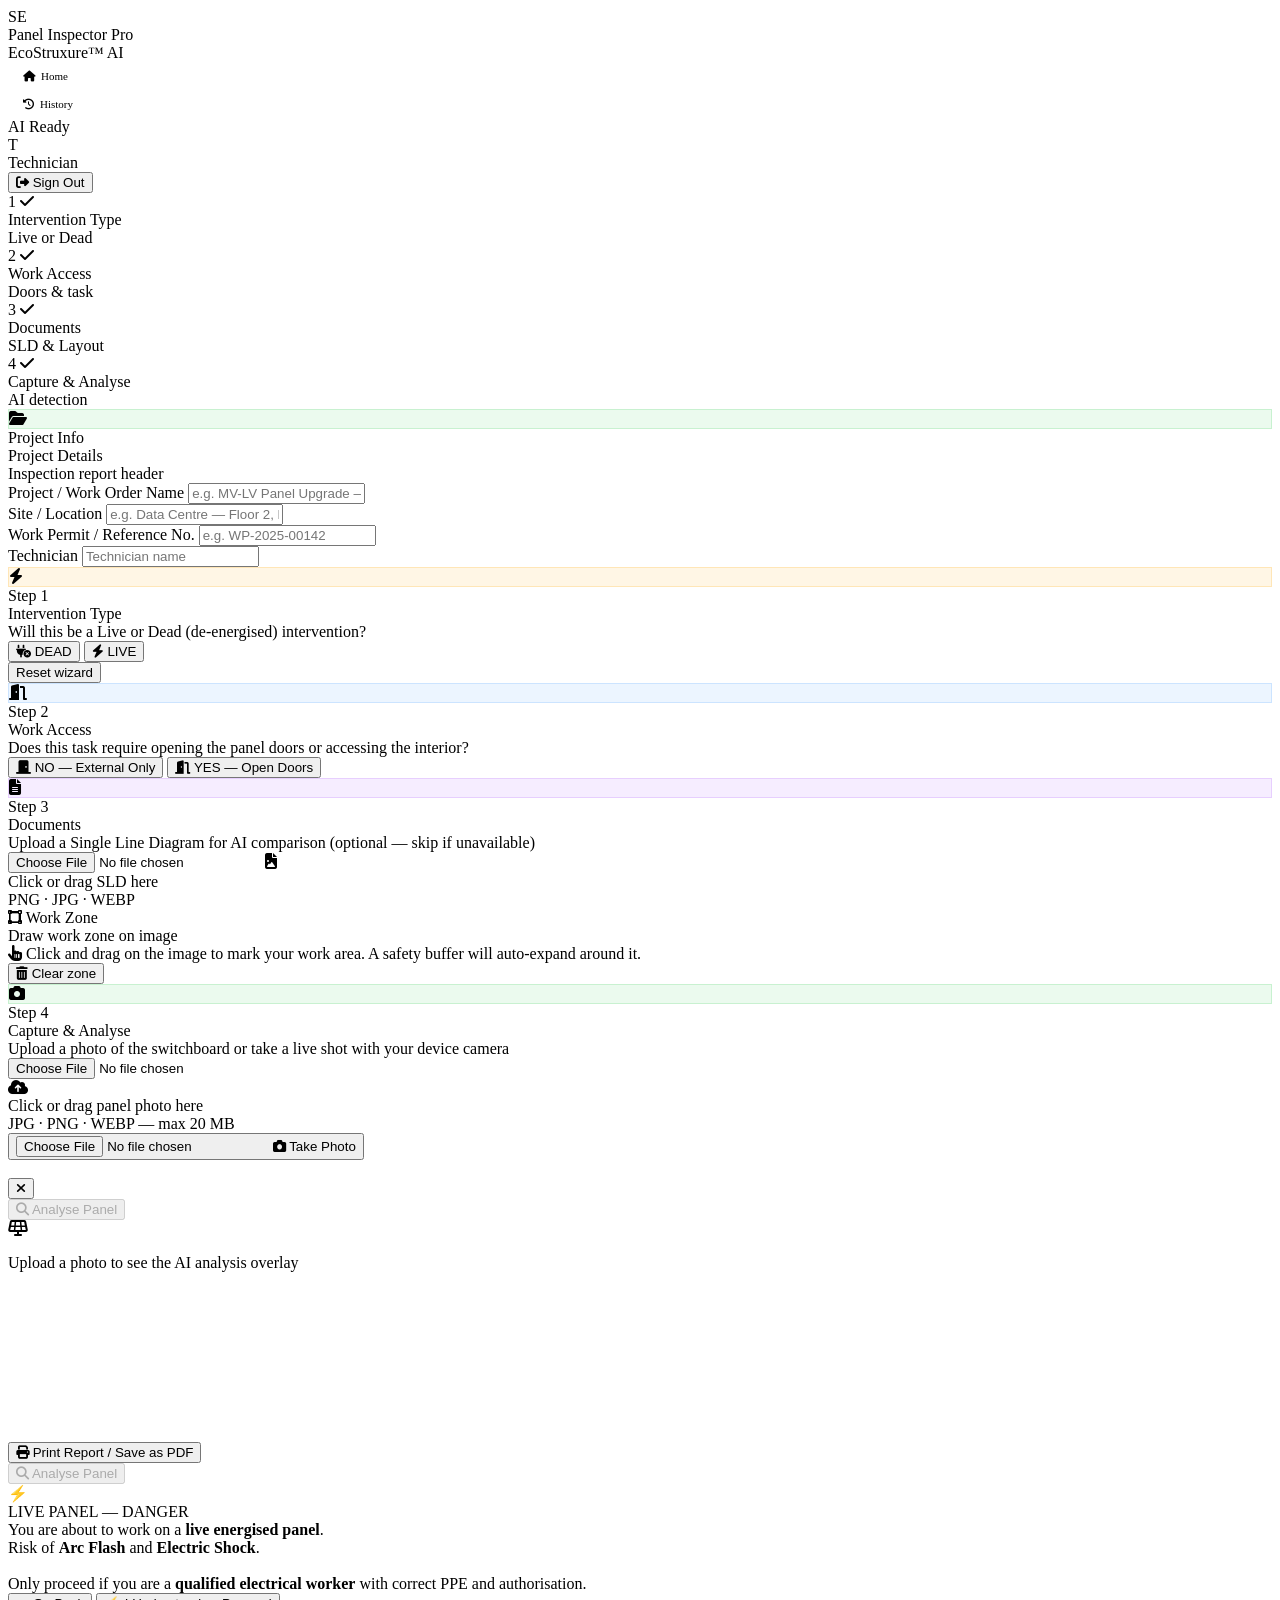
==== commit 2abc5add: "Restructure web: separate CSS and JS from HTML into css/ and js/ folders" ====
--- a/web/index.html
+++ b/web/index.html
@@ -3,576 +3,12 @@
 <head>
 <meta charset="UTF-8">
 <meta name="viewport" content="width=device-width, initial-scale=1.0, viewport-fit=cover">
+<meta name="theme-color" content="#3DCD58">
+<link rel="manifest" href="/manifest.json">
 <title>Panel Inspector Pro — Schneider Electric</title>
 <link href="https://fonts.googleapis.com/css2?family=Inter:wght@300;400;500;600;700;800;900&display=swap" rel="stylesheet">
 <link rel="stylesheet" href="https://cdnjs.cloudflare.com/ajax/libs/font-awesome/6.5.0/css/all.min.css">
-<style>
-*,*::before,*::after{margin:0;padding:0;box-sizing:border-box}
-:root{
-  --green:#3DCD58;--green-d:#2BAE47;
-  --bg:#010912;
-  --border:rgba(255,255,255,.06);--border2:rgba(61,205,88,.18);
-  --text:#F2F8FF;--dim:#6A9EC0;--muted:#3A5A7A;
-  --red:#FF4757;--red-bg:rgba(255,71,87,.08);--red-b:rgba(255,71,87,.25);
-  --amber:#FFA502;--amber-bg:rgba(255,165,2,.08);--amber-b:rgba(255,165,2,.22);
-  --blue:#4A9EFF;--purple:#A855F7;--cyan:#22D3EE;
-  --card-bg:rgba(8,22,42,.85);
-  --nav-h:64px;--step-h:72px;
-}
-html{scroll-behavior:smooth;-webkit-text-size-adjust:100%}
-body{
-  font-family:'Inter',system-ui,sans-serif;background:var(--bg);color:var(--text);
-  min-height:100vh;-webkit-font-smoothing:antialiased;overflow-x:hidden;
-  background-image:
-    radial-gradient(ellipse 70% 60% at 20% 30%,rgba(61,205,88,.04) 0%,transparent 60%),
-    radial-gradient(ellipse 50% 50% at 80% 70%,rgba(74,158,255,.03) 0%,transparent 60%),
-    linear-gradient(rgba(61,205,88,.018) 1px,transparent 1px),
-    linear-gradient(90deg,rgba(61,205,88,.018) 1px,transparent 1px);
-  background-size:100% 100%,100% 100%,52px 52px,52px 52px;
-}
-::-webkit-scrollbar{width:3px;height:3px}
-::-webkit-scrollbar-track{background:transparent}
-::-webkit-scrollbar-thumb{background:rgba(61,205,88,.2);border-radius:3px}
-button,input,textarea{font-family:inherit}
-
-/* ═══ NAV ═══ */
-.nav{
-  position:sticky;top:0;z-index:300;height:var(--nav-h);
-  display:flex;align-items:center;justify-content:space-between;padding:0 28px;
-  background:rgba(1,9,18,.92);backdrop-filter:blur(40px);-webkit-backdrop-filter:blur(40px);
-  border-bottom:1px solid rgba(61,205,88,.1);
-  box-shadow:0 0 0 1px rgba(61,205,88,.04),0 8px 40px rgba(0,0,0,.6);
-}
-.nav-brand{display:flex;align-items:center;gap:14px}
-.nav-logo{
-  width:40px;height:40px;border-radius:11px;flex-shrink:0;
-  display:flex;align-items:center;justify-content:center;
-  font-size:13px;font-weight:900;color:#010912;letter-spacing:-.5px;
-  background:linear-gradient(135deg,#3DCD58,#2BAE47);
-  box-shadow:0 0 28px rgba(61,205,88,.4),0 2px 8px rgba(0,0,0,.4);
-}
-.nav-text{line-height:1.2}
-.nav-name{font-size:15px;font-weight:800;color:var(--text);letter-spacing:-.3px}
-.nav-sub{font-size:10px;color:rgba(106,158,192,.55);font-weight:500;margin-top:2px;letter-spacing:.5px;text-transform:uppercase}
-.nav-right{display:flex;align-items:center;gap:10px}
-.nav-pill{display:flex;align-items:center;gap:7px;padding:7px 14px;border-radius:22px;background:rgba(255,255,255,.04);border:1px solid rgba(255,255,255,.07);font-size:11px;color:var(--dim)}
-.pulse-dot{width:7px;height:7px;border-radius:50%;background:var(--green);box-shadow:0 0 10px var(--green),0 0 20px rgba(61,205,88,.4);flex-shrink:0;animation:pulse 2.5s ease infinite}
-@keyframes pulse{0%,100%{opacity:1;transform:scale(1)}50%{opacity:.4;transform:scale(.8)}}
-.nav-user{display:flex;align-items:center;gap:8px;padding:5px 12px;border-radius:22px;background:rgba(255,255,255,.04);border:1px solid rgba(255,255,255,.07)}
-.nav-avatar{width:26px;height:26px;border-radius:50%;background:linear-gradient(135deg,#3DCD58,#2BAE47);display:flex;align-items:center;justify-content:center;font-size:11px;font-weight:900;color:#010912;flex-shrink:0}
-.nav-uname{font-size:11px;font-weight:600;color:var(--text);max-width:80px;overflow:hidden;text-overflow:ellipsis;white-space:nowrap}
-.nav-logout{background:none;border:1px solid rgba(255,255,255,.1);border-radius:8px;color:var(--muted);padding:6px 9px;cursor:pointer;font-size:11px;font-weight:600;transition:all .18s;display:flex;align-items:center;gap:5px}
-.nav-logout:hover{border-color:rgba(255,71,87,.4);color:var(--red);background:rgba(255,71,87,.06)}
-
-/* ═══ STEPPER BAR ═══ */
-.stepper-bar{
-  position:sticky;top:var(--nav-h);z-index:200;
-  background:rgba(2,11,24,.96);backdrop-filter:blur(32px);-webkit-backdrop-filter:blur(32px);
-  border-bottom:1px solid rgba(255,255,255,.05);
-  padding:0 28px;height:var(--step-h);display:flex;align-items:center;
-}
-.stepper{display:flex;align-items:center;width:100%;max-width:800px;margin:0 auto}
-.step-item{display:flex;align-items:center;gap:10px;flex-shrink:0;cursor:default}
-.step-circle{
-  width:34px;height:34px;border-radius:50%;border:2px solid rgba(255,255,255,.1);
-  display:flex;align-items:center;justify-content:center;
-  font-size:12px;font-weight:700;color:var(--muted);
-  transition:all .35s ease;flex-shrink:0;position:relative;
-}
-.step-num{transition:opacity .2s}
-.step-check{display:none;font-size:11px}
-.step-item.step-active .step-circle{
-  border-color:var(--green);background:rgba(61,205,88,.14);color:var(--green);
-  box-shadow:0 0 20px rgba(61,205,88,.25);
-}
-.step-item.step-done .step-circle{
-  border-color:var(--green);background:var(--green);color:#010912;
-}
-.step-item.step-done .step-num{display:none}
-.step-item.step-done .step-check{display:flex}
-.step-text{line-height:1.25}
-.step-label{font-size:12px;font-weight:700;color:var(--muted);white-space:nowrap;transition:color .3s}
-.step-sub{font-size:10px;color:rgba(58,90,122,.7);white-space:nowrap}
-.step-item.step-active .step-label{color:var(--text)}
-.step-item.step-done .step-label{color:var(--green)}
-.step-line{flex:1;height:1px;background:rgba(255,255,255,.06);margin:0 8px;min-width:16px;transition:background .35s}
-.step-item.step-done + .step-line{background:rgba(61,205,88,.25)}
-
-/* ═══ WIZARD WRAP ═══ */
-.wiz-wrap{max-width:780px;margin:0 auto;padding:28px 20px 140px}
-
-/* ═══ WIZARD CARD ═══ */
-.wiz-card{
-  background:var(--card-bg);
-  border:1px solid rgba(255,255,255,.07);
-  border-radius:22px;padding:28px 32px;margin-bottom:14px;
-  transition:opacity .3s,filter .3s,border-color .3s;
-  position:relative;overflow:hidden;
-}
-.wiz-card::before{content:'';position:absolute;top:0;left:0;right:0;height:1px;background:linear-gradient(90deg,transparent,rgba(255,255,255,.08),transparent)}
-.wiz-card.locked{opacity:.38;pointer-events:none;filter:saturate(.2)}
-.wiz-card.step-card.unlocked{border-color:rgba(61,205,88,.12)}
-
-/* Card header */
-.card-eyebrow{display:flex;align-items:center;gap:9px;margin-bottom:10px}
-.card-icon{
-  width:32px;height:32px;border-radius:9px;flex-shrink:0;
-  display:flex;align-items:center;justify-content:center;font-size:13px;
-}
-.card-tag{font-size:10px;font-weight:800;letter-spacing:1.1px;text-transform:uppercase}
-.card-title{font-size:20px;font-weight:800;color:var(--text);letter-spacing:-.4px;margin-bottom:5px}
-.card-sub{font-size:13px;color:var(--dim);line-height:1.6;margin-bottom:22px}
-
-/* ═══ PROJECT INFO FORM ═══ */
-.form-grid{display:grid;grid-template-columns:1fr 1fr;gap:14px}
-.form-field{}
-.form-field label{display:block;font-size:9.5px;font-weight:700;letter-spacing:.9px;text-transform:uppercase;color:var(--muted);margin-bottom:7px}
-.form-field input{
-  width:100%;padding:12px 14px;
-  background:rgba(255,255,255,.04);border:1px solid rgba(255,255,255,.08);
-  border-radius:11px;color:var(--text);font-size:13px;outline:none;transition:all .2s;
-}
-.form-field input:focus{border-color:rgba(61,205,88,.4);background:rgba(61,205,88,.04);box-shadow:0 0 0 3px rgba(61,205,88,.07)}
-.form-field input::placeholder{color:rgba(106,158,192,.28)}
-
-/* ═══ STEP CHOICE BUTTONS (Dead/Live, No/Yes) ═══ */
-.choice-row{display:flex;gap:10px;margin-top:4px}
-.choice-btn{
-  flex:1;padding:18px 20px;border-radius:14px;
-  border:1px solid rgba(255,255,255,.08);background:rgba(255,255,255,.03);
-  color:var(--dim);font-size:14px;font-weight:700;cursor:pointer;
-  transition:all .22s;display:flex;align-items:center;justify-content:center;gap:10px;
-}
-.choice-btn:hover:not(:disabled):not(.fw-inactive){
-  border-color:rgba(61,205,88,.35);color:var(--text);background:rgba(61,205,88,.07);
-}
-.choice-btn.danger:hover:not(:disabled):not(.fw-inactive){
-  border-color:rgba(255,71,87,.35);color:var(--red);background:rgba(255,71,87,.07);
-}
-.choice-btn.fw-active{
-  border-color:rgba(61,205,88,.5);color:var(--green);background:rgba(61,205,88,.1);
-  box-shadow:0 0 20px rgba(61,205,88,.12);
-}
-.choice-btn.danger.fw-active{
-  border-color:rgba(255,71,87,.45);color:var(--red);background:rgba(255,71,87,.09);
-  box-shadow:0 0 20px rgba(255,71,87,.1);
-}
-.choice-btn.fw-inactive{opacity:.28;cursor:default}
-.choice-btn i{font-size:18px}
-
-/* ═══ TASK GRID (inside card2) ═══ */
-.task-section{margin-top:22px;padding-top:22px;border-top:1px solid rgba(255,255,255,.06)}
-.task-sect-lbl{font-size:10px;font-weight:700;text-transform:uppercase;letter-spacing:.9px;color:var(--muted);margin-bottom:12px;display:flex;align-items:center;gap:6px}
-.task-sect-lbl i{color:var(--green)}
-.task-grid{display:grid;grid-template-columns:repeat(3,1fr);gap:8px}
-.t-btn{
-  padding:14px 8px;border-radius:12px;border:1px solid rgba(255,255,255,.07);
-  background:rgba(255,255,255,.03);color:rgba(106,158,192,.45);
-  font-size:11px;font-weight:700;cursor:pointer;transition:all .2s;
-  display:flex;flex-direction:column;align-items:center;gap:7px;text-align:center;
-  line-height:1.2;letter-spacing:.1px;
-}
-.t-btn:hover:not(:disabled){border-color:rgba(61,205,88,.3);color:var(--text);background:rgba(61,205,88,.06);transform:translateY(-1px)}
-.t-btn.on{border-color:rgba(61,205,88,.55);color:var(--green);background:rgba(61,205,88,.1);box-shadow:0 0 18px rgba(61,205,88,.12)}
-.t-btn:disabled{opacity:.25;cursor:default}
-.t-btn i{font-size:20px}
-
-/* ═══ CHECKLIST (inside card2) ═══ */
-.checklist-wrap{margin-top:20px;padding-top:20px;border-top:1px solid rgba(255,255,255,.06)}
-.coll-btn{
-  width:100%;display:flex;align-items:center;justify-content:space-between;
-  padding:11px 14px;background:rgba(255,255,255,.03);border:1px solid rgba(255,255,255,.07);
-  border-radius:11px;cursor:pointer;transition:all .2s;
-}
-.coll-btn:hover{background:rgba(255,255,255,.06);border-color:rgba(61,205,88,.2)}
-.coll-title{font-size:12px;font-weight:700;color:var(--text);display:flex;align-items:center;gap:7px}
-.coll-title i{color:var(--green)}
-.coll-arr{color:var(--muted);font-size:10px;transition:transform .22s}
-.coll-arr.open{transform:rotate(180deg)}
-.coll-body{display:none;padding:12px 4px 4px}
-.coll-body.open{display:block}
-.cl-item{display:flex;gap:10px;align-items:flex-start;padding:9px 0;border-bottom:1px solid rgba(255,255,255,.04)}
-.cl-item:last-child{border-bottom:none}
-.cl-cb{width:16px;height:16px;flex-shrink:0;margin-top:2px;accent-color:var(--green);cursor:pointer}
-.cl-txt{font-size:12px;color:var(--dim);line-height:1.6;cursor:pointer}
-.cl-item.cl-crit .cl-txt{color:var(--text)}
-.cl-item.cl-done .cl-txt{text-decoration:line-through;color:var(--muted);opacity:.5}
-.cl-badge{display:inline-flex;align-items:center;font-size:9px;font-weight:700;padding:1px 6px;border-radius:4px;margin-left:5px;background:rgba(255,71,87,.08);color:var(--red);border:1px solid rgba(255,71,87,.25)}
-
-/* ═══ SLD / ZONE (card3) ═══ */
-.sld-drop{
-  border:1.5px dashed rgba(74,158,255,.22);border-radius:13px;
-  padding:24px 20px;text-align:center;cursor:pointer;position:relative;
-  transition:all .2s;background:rgba(74,158,255,.03);
-}
-.sld-drop:hover{border-color:rgba(74,158,255,.45);background:rgba(74,158,255,.07)}
-.sld-drop input{position:absolute;inset:0;opacity:0;cursor:pointer;width:100%;height:100%}
-.sld-drop i{font-size:28px;color:rgba(74,158,255,.45);margin-bottom:8px}
-.sld-name{font-size:12px;color:var(--muted);margin-top:6px;overflow:hidden;text-overflow:ellipsis;white-space:nowrap}
-.sld-hint{font-size:11px;color:rgba(74,158,255,.4);margin-top:4px}
-.btn-cmp{
-  margin-top:12px;padding:11px 18px;border-radius:11px;
-  border:1px solid rgba(74,158,255,.25);background:rgba(74,158,255,.06);
-  color:var(--blue);font-size:12px;font-weight:700;cursor:pointer;
-  display:flex;align-items:center;justify-content:center;gap:7px;transition:all .2s;width:100%;
-}
-.btn-cmp:hover:not(:disabled){background:rgba(74,158,255,.12);border-color:rgba(74,158,255,.5);transform:translateY(-1px)}
-.btn-cmp:disabled{opacity:.3;cursor:not-allowed}
-.zone-section{margin-top:20px;padding-top:20px;border-top:1px solid rgba(255,255,255,.06)}
-.zone-sect-lbl{font-size:10px;font-weight:700;text-transform:uppercase;letter-spacing:.9px;color:var(--muted);margin-bottom:12px;display:flex;align-items:center;gap:6px}
-.zone-sect-lbl i{color:var(--amber)}
-.tog-lbl{display:flex;align-items:center;gap:10px;cursor:pointer;font-size:13px;color:var(--dim);user-select:none}
-.tog-pill{width:38px;height:21px;border-radius:11px;background:rgba(255,255,255,.1);position:relative;transition:background .2s;flex-shrink:0}
-.tog-pill::after{content:'';position:absolute;top:2.5px;left:2.5px;width:16px;height:16px;border-radius:50%;background:#fff;transition:transform .2s;box-shadow:0 1px 4px rgba(0,0,0,.4)}
-.tog-lbl.on .tog-pill{background:var(--green);box-shadow:0 0 12px rgba(61,205,88,.4)}
-.tog-lbl.on .tog-pill::after{transform:translateX(17px)}
-.zone-hint{display:none;margin-top:12px;padding:10px 14px;background:rgba(255,165,2,.07);border:1px solid rgba(255,165,2,.2);border-radius:10px;font-size:12px;color:#FFD580;line-height:1.55}
-.zone-hint.vis{display:flex;align-items:flex-start;gap:8px}
-.zone-hint i{color:var(--amber);flex-shrink:0;margin-top:1px}
-.zone-clr{display:none;margin-top:8px;align-items:center;gap:5px;font-size:12px;color:var(--muted);cursor:pointer;background:transparent;border:1px solid rgba(255,255,255,.07);border-radius:8px;padding:7px 12px;transition:all .15s}
-.zone-clr.vis{display:flex}
-.zone-clr:hover{color:var(--red);border-color:rgba(255,71,87,.3)}
-
-/* ═══ UPLOAD ZONE (card4) ═══ */
-.up-zone{
-  border:1.5px dashed rgba(61,205,88,.22);border-radius:13px;
-  padding:28px 20px;text-align:center;cursor:pointer;
-  transition:all .25s;background:rgba(61,205,88,.02);position:relative;
-}
-.up-zone:hover,.up-zone.drag{border-color:rgba(61,205,88,.5);background:rgba(61,205,88,.06)}
-.up-zone input{position:absolute;inset:0;opacity:0;cursor:pointer;width:100%;height:100%}
-.up-icon{width:52px;height:52px;margin:0 auto 12px;border-radius:14px;background:linear-gradient(135deg,rgba(61,205,88,.15),rgba(61,205,88,.05));border:1px solid rgba(61,205,88,.25);display:flex;align-items:center;justify-content:center;font-size:22px;color:var(--green);transition:all .25s}
-.up-zone:hover .up-icon{box-shadow:0 0 24px rgba(61,205,88,.25);transform:scale(1.08)}
-.up-title{font-size:13px;font-weight:600;color:var(--text);margin-bottom:4px}
-.up-hint{font-size:11px;color:rgba(106,158,192,.4);line-height:1.5}
-.cam-btn{display:none;margin-top:10px;padding:10px;border-radius:10px;border:1px solid rgba(255,255,255,.07);background:rgba(255,255,255,.03);color:var(--dim);font-size:12px;font-weight:600;cursor:pointer;align-items:center;justify-content:center;gap:7px;transition:all .2s;position:relative;width:100%}
-.cam-btn:hover{border-color:rgba(61,205,88,.3);color:var(--green)}
-.cam-btn input{position:absolute;inset:0;opacity:0;cursor:pointer;width:100%;height:100%}
-.up-preview{display:none;align-items:center;gap:12px;padding:12px 14px;border-radius:13px;background:rgba(61,205,88,.06);border:1px solid rgba(61,205,88,.18);margin-top:12px}
-.prev-thumb{width:44px;height:44px;border-radius:9px;object-fit:cover;flex-shrink:0;border:1px solid rgba(255,255,255,.1)}
-.prev-info{flex:1;min-width:0}
-.prev-name{font-size:12px;font-weight:600;color:var(--text);white-space:nowrap;overflow:hidden;text-overflow:ellipsis}
-.prev-sz{font-size:11px;color:var(--muted);margin-top:2px}
-.prev-clr{width:30px;height:30px;border-radius:8px;flex-shrink:0;border:none;background:transparent;display:flex;align-items:center;justify-content:center;color:var(--muted);cursor:pointer;font-size:13px;transition:all .15s}
-.prev-clr:hover{color:var(--red);background:var(--red-bg)}
-
-/* ═══ DETECT BUTTON ═══ */
-.btn-det{
-  width:100%;padding:16px;border:none;border-radius:13px;
-  background:linear-gradient(135deg,#3DCD58 0%,#2BAE47 100%);
-  color:#010912;font-size:15px;font-weight:900;cursor:pointer;
-  display:flex;align-items:center;justify-content:center;gap:9px;
-  transition:all .22s ease;letter-spacing:.2px;margin-top:16px;
-  box-shadow:0 4px 24px rgba(61,205,88,.32),inset 0 1px 0 rgba(255,255,255,.2);
-  position:relative;overflow:hidden;
-}
-.btn-det::after{content:'';position:absolute;inset:0;background:linear-gradient(135deg,rgba(255,255,255,.18),transparent 60%);pointer-events:none}
-.btn-det:hover:not(:disabled){box-shadow:0 8px 36px rgba(61,205,88,.5);transform:translateY(-2px)}
-.btn-det:active:not(:disabled){transform:translateY(0)}
-.btn-det:disabled{opacity:.22;cursor:not-allowed;transform:none;box-shadow:none}
-.spin{display:none;width:16px;height:16px;border:2.5px solid rgba(1,9,18,.25);border-top-color:#010912;border-radius:50%;animation:spin .65s linear infinite}
-@keyframes spin{to{transform:rotate(360deg)}}
-
-/* ═══ CANVAS ═══ */
-.canvas-wrap{
-  position:relative;border-radius:16px;overflow:hidden;margin-top:20px;
-  background:radial-gradient(ellipse at 50% 30%,rgba(61,205,88,.04) 0%,transparent 50%),#020C18;
-  border:1px solid rgba(255,255,255,.06);
-  display:flex;align-items:center;justify-content:center;min-height:300px;
-}
-.canvas-wrap::before{content:'';position:absolute;inset:0;background-image:linear-gradient(rgba(61,205,88,.02) 1px,transparent 1px),linear-gradient(90deg,rgba(61,205,88,.02) 1px,transparent 1px);background-size:40px 40px;pointer-events:none}
-.canvas-ph{text-align:center;color:var(--muted);padding:48px 20px;display:flex;flex-direction:column;align-items:center;gap:14px;position:relative;z-index:1}
-.canvas-ph i{font-size:48px;color:rgba(61,205,88,.18);filter:drop-shadow(0 0 16px rgba(61,205,88,.18))}
-.canvas-ph p{font-size:12px;color:rgba(106,158,192,.3);max-width:200px;line-height:1.8}
-.canvas-wrap canvas{position:absolute;top:50%;left:50%;transform:translate(-50%,-50%)}
-#imgCanvas{display:none}
-#overlayCanvas{cursor:crosshair;display:none;touch-action:none}
-
-/* ═══ RESULTS ═══ */
-.results{display:none;background:rgba(3,10,22,.95);backdrop-filter:blur(20px);border:1px solid rgba(255,255,255,.05);border-radius:16px;margin-top:14px;overflow:hidden}
-.results.vis{display:block}
-.r-inner{padding:20px 24px;display:flex;flex-direction:column;gap:14px}
-.p-badge-row{display:flex;align-items:center;gap:8px;flex-wrap:wrap}
-.p-badge{display:inline-flex;align-items:center;gap:7px;padding:5px 14px;border-radius:20px;font-size:12px;font-weight:600;border:1px solid}
-.p-badge.pg{color:#3DCD58;border-color:rgba(61,205,88,.3);background:rgba(61,205,88,.08)}
-.p-badge.pp{color:#4A9EFF;border-color:rgba(74,158,255,.3);background:rgba(74,158,255,.08)}
-.p-badge.ok{color:#A855F7;border-color:rgba(168,85,247,.3);background:rgba(168,85,247,.08)}
-.p-badge.ab{color:#FF4757;border-color:rgba(255,71,87,.3);background:rgba(255,71,87,.08)}
-.p-badge.un{color:#4A6A8A;border-color:rgba(74,106,138,.3);background:rgba(74,106,138,.08)}
-.p-sum{font-size:12px;color:var(--dim);line-height:1.7;margin-top:7px}
-.bb-note{font-size:11px;color:var(--muted);display:flex;align-items:center;gap:5px}
-.stats-row{display:flex;gap:6px;flex-wrap:wrap}
-.st-chip{padding:5px 11px;background:rgba(7,20,34,.8);border:1px solid rgba(255,255,255,.07);border-radius:8px;font-size:11px;color:var(--dim);display:flex;align-items:center;gap:5px}
-.st-chip b{color:var(--text);font-weight:700}
-.sec-ttl{font-size:9.5px;font-weight:700;text-transform:uppercase;letter-spacing:.9px;color:var(--muted);margin-bottom:8px;display:flex;align-items:center;gap:6px}
-.warn-list{display:flex;flex-direction:column;gap:6px}
-.w-item{padding:10px 13px;border-radius:10px;font-size:11px;line-height:1.65;display:flex;gap:9px;align-items:flex-start}
-.w-item.crit{background:rgba(255,71,87,.07);border:1px solid rgba(255,71,87,.2);color:#FCA5A5}
-.w-item.warn{background:rgba(255,165,2,.07);border:1px solid rgba(255,165,2,.2);color:#FCD34D}
-.w-item i{flex-shrink:0;margin-top:2px}
-.erms-tbl{width:100%;border-collapse:collapse;font-size:11px}
-.erms-tbl th{background:rgba(7,20,34,.8);color:var(--muted);font-weight:700;text-transform:uppercase;letter-spacing:.6px;font-size:9px;padding:8px 10px;text-align:left;border-bottom:1px solid rgba(255,255,255,.06);white-space:nowrap}
-.erms-tbl td{padding:8px 10px;border-bottom:1px solid rgba(255,255,255,.04);vertical-align:top;color:var(--dim)}
-.erms-tbl tr:last-child td{border-bottom:none}
-.erms-tbl tr:hover td{background:rgba(255,255,255,.02)}
-.erms-pill{display:inline-flex;align-items:center;gap:3px;padding:3px 9px;border-radius:10px;font-size:10px;font-weight:700;white-space:nowrap}
-.erms-ON{background:rgba(255,71,87,.12);color:#FCA5A5;border:1px solid rgba(255,71,87,.25)}
-.erms-recommended{background:rgba(255,165,2,.12);color:#FCD34D;border:1px solid rgba(255,165,2,.25)}
-.erms-OFF{background:rgba(61,205,88,.1);color:#6EE7B7;border:1px solid rgba(61,205,88,.2)}
-.erms-none{background:rgba(74,106,138,.1);color:#94A3B8;border:1px solid rgba(74,106,138,.2)}
-.haz{display:inline-flex;align-items:center;gap:3px;font-size:9.5px;padding:2px 6px;border-radius:5px;margin-right:3px}
-.haz-arc{background:rgba(255,71,87,.1);color:#FCA5A5}
-.haz-sh{background:rgba(255,165,2,.1);color:#FCD34D}
-.cards-row{display:flex;gap:8px;overflow-x:auto;padding-bottom:4px}
-.d-card{min-width:130px;max-width:150px;flex-shrink:0;background:rgba(7,20,34,.8);border:1px solid rgba(255,255,255,.07);border-radius:11px;padding:11px 13px;cursor:pointer;transition:all .2s ease}
-.d-card:hover,.d-card.hi{border-color:rgba(61,205,88,.4);background:rgba(61,205,88,.06);transform:translateY(-2px);box-shadow:0 6px 20px rgba(61,205,88,.1)}
-.d-lbl{font-size:11px;font-weight:600;color:var(--text);white-space:nowrap;overflow:hidden;text-overflow:ellipsis}
-.d-meta{font-size:10px;color:var(--muted);margin-top:3px;line-height:1.4}
-.d-rat{display:inline-block;margin-top:5px;font-size:9px;font-weight:700;padding:2px 7px;background:rgba(74,158,255,.1);color:#93C5FD;border-radius:5px;border:1px solid rgba(74,158,255,.2)}
-
-/* ═══ PROJECT BADGE in results ═══ */
-.proj-banner{display:flex;align-items:center;gap:10px;padding:12px 16px;background:rgba(61,205,88,.05);border:1px solid rgba(61,205,88,.12);border-radius:12px}
-.proj-banner i{color:var(--green);font-size:14px;flex-shrink:0}
-.proj-banner-name{font-size:13px;font-weight:700;color:var(--text)}
-.proj-banner-meta{font-size:11px;color:var(--muted);margin-top:2px}
-
-/* SLD compare */
-.sld-cmp{background:rgba(3,10,22,.95);border:1px solid rgba(74,158,255,.12);border-radius:16px;margin-top:14px;padding:20px 24px}
-.sld-cmp-head{display:flex;align-items:center;gap:8px;font-size:11px;font-weight:700;text-transform:uppercase;letter-spacing:.8px;color:var(--muted);margin-bottom:12px}
-.sld-cmp-summary{font-size:11px;font-weight:400;color:var(--dim);text-transform:none;letter-spacing:0;flex:1}
-.sld-cmp-close{margin-left:auto;background:none;border:none;color:var(--muted);cursor:pointer;font-size:13px;transition:color .15s}
-.sld-cmp-close:hover{color:var(--text)}
-.sld-cmp-section{margin-bottom:12px}
-.sld-cmp-ttl{font-size:9.5px;font-weight:700;text-transform:uppercase;letter-spacing:.8px;color:var(--muted);margin-bottom:6px}
-.sld-cmp-item{font-size:11px;padding:8px 11px;border-radius:8px;margin-bottom:4px;line-height:1.55}
-.sld-match{background:rgba(61,205,88,.07);border:1px solid rgba(61,205,88,.2);color:#6EE7B7}
-.sld-disc{background:rgba(255,165,2,.07);border:1px solid rgba(255,165,2,.2);color:#FCD34D}
-.sld-miss{background:rgba(255,71,87,.07);border:1px solid rgba(255,71,87,.2);color:#FCA5A5}
-
-/* Reset link */
-.reset-link{display:none;margin-top:16px;padding-top:16px;border-top:1px solid rgba(255,255,255,.05);text-align:center}
-.reset-link button{background:none;border:none;color:var(--muted);font-size:12px;cursor:pointer;text-decoration:underline;padding:4px 8px;transition:color .15s}
-.reset-link button:hover{color:var(--dim)}
-
-/* Print button */
-.btn-print{
-  display:none;width:100%;margin-top:12px;padding:13px;border-radius:12px;
-  border:1px solid rgba(255,255,255,.1);background:rgba(255,255,255,.04);
-  color:var(--dim);font-size:13px;font-weight:700;cursor:pointer;
-  align-items:center;justify-content:center;gap:8px;transition:all .2s;
-}
-.btn-print.vis{display:flex}
-.btn-print:hover{border-color:rgba(74,158,255,.4);color:var(--blue);background:rgba(74,158,255,.06)}
-
-/* ═══ ANIMATIONS ═══ */
-@keyframes fadeUp{from{opacity:0;transform:translateY(10px)}to{opacity:1;transform:translateY(0)}}
-.fu{animation:fadeUp .32s ease both}
-.fu1{animation-delay:.05s}.fu2{animation-delay:.1s}.fu3{animation-delay:.15s}.fu4{animation-delay:.2s}
-
-/* ═══ MOBILE BAR ═══ */
-.mob-bar{display:none;position:fixed;bottom:0;left:0;right:0;z-index:250;padding:10px 16px;padding-bottom:max(10px,env(safe-area-inset-bottom));background:rgba(1,9,18,.96);backdrop-filter:blur(32px);border-top:1px solid rgba(255,255,255,.05)}
-.mob-bar .btn-det{margin-top:0}
-
-/* ═══ LIVE WARNING ═══ */
-.lw-overlay{display:none;position:fixed;inset:0;z-index:999;background:rgba(1,9,18,.92);backdrop-filter:blur(14px);align-items:center;justify-content:center;padding:20px}
-.lw-overlay.lw-open{display:flex}
-.lw-box{background:rgba(7,20,34,.97);border:1px solid rgba(255,71,87,.3);border-radius:22px;max-width:360px;width:100%;padding:36px;text-align:center;box-shadow:0 0 0 1px rgba(255,71,87,.1),0 28px 72px rgba(255,71,87,.15),0 28px 72px rgba(0,0,0,.7)}
-.lw-icon{font-size:52px;margin-bottom:18px;animation:lw-pulse 1s ease infinite alternate}
-@keyframes lw-pulse{from{transform:scale(1)}to{transform:scale(1.1)}}
-.lw-title{font-size:18px;font-weight:900;color:var(--red);margin-bottom:10px;letter-spacing:-.3px}
-.lw-body{font-size:13px;color:var(--dim);line-height:1.85;margin-bottom:26px}
-.lw-actions{display:flex;gap:10px;justify-content:center}
-.lw-back{padding:12px 24px;border-radius:11px;border:1px solid rgba(255,255,255,.1);background:transparent;color:var(--dim);font-size:13px;font-weight:600;cursor:pointer;transition:all .15s}
-.lw-back:hover{border-color:rgba(255,255,255,.22);color:var(--text)}
-.lw-proceed{padding:12px 24px;border-radius:11px;border:none;background:linear-gradient(135deg,#FF4757,#cc2233);color:#fff;font-size:13px;font-weight:800;cursor:pointer;box-shadow:0 4px 20px rgba(255,71,87,.4);transition:all .2s}
-.lw-proceed:hover{box-shadow:0 6px 28px rgba(255,71,87,.55);transform:translateY(-2px)}
-
-/* ═══ MOBILE ═══ */
-@media(max-width:767px){
-  body{padding-bottom:80px}
-  .nav{padding:0 16px}
-  .nav-pill span,.nav-sub{display:none}
-  .stepper-bar{padding:0 14px;height:60px}
-  .step-text{display:none}
-  .step-line{margin:0 5px;min-width:10px}
-  .wiz-wrap{padding:16px 12px 100px}
-  .wiz-card{padding:20px 18px;border-radius:16px}
-  .form-grid{grid-template-columns:1fr}
-  .task-grid{grid-template-columns:repeat(2,1fr)}
-  .choice-row{flex-direction:column;gap:8px}
-  .mob-bar{display:block}
-  .btn-det{margin-top:14px;padding:15px}
-  .cam-btn{display:flex}
-  .canvas-wrap{min-height:200px;border-radius:14px}
-  .results,.sld-cmp{border-radius:14px}
-  .r-inner{padding:14px 16px}
-  .erms-tbl{display:block;overflow-x:auto;-webkit-overflow-scrolling:touch}
-  .lw-actions{flex-direction:column}
-  .lw-back,.lw-proceed{width:100%;padding:13px}
-  .lw-box{padding:26px 20px}
-  #imgCanvas{position:relative!important;top:auto!important;left:auto!important;transform:none!important;display:block!important;width:100%!important;height:auto!important}
-  #overlayCanvas{position:absolute!important;top:0!important;left:0!important;transform:none!important;width:100%!important;height:100%!important}
-}
-@media(min-width:768px) and (max-width:1023px){
-  .wiz-wrap{padding:22px 24px 120px}
-  .canvas-wrap{min-height:340px}
-}
-
-/* ═══ PHOTO TIPS MODAL v2 ═══ */
-.tips-overlay{position:fixed;inset:0;background:rgba(0,3,12,.9);backdrop-filter:blur(16px);-webkit-backdrop-filter:blur(16px);z-index:9999;display:flex;align-items:center;justify-content:center;opacity:0;pointer-events:none;transition:opacity .4s ease;padding:12px}
-.tips-overlay.open{opacity:1;pointer-events:all}
-.tips-modal{display:flex;background:linear-gradient(145deg,rgba(7,16,34,.99),rgba(3,8,20,.99));border:1px solid rgba(61,205,88,.18);border-radius:26px;width:min(860px,98vw);max-height:94vh;overflow:hidden;box-shadow:0 40px 120px rgba(0,0,0,.85),0 0 0 1px rgba(61,205,88,.05)}
-
-/* ── LEFT visual pane ── */
-.tips-visual-pane{width:50%;background:linear-gradient(145deg,#030c1c,#020810);border-right:1px solid rgba(61,205,88,.1);display:flex;align-items:center;justify-content:center;padding:24px 16px;position:relative;overflow:hidden;flex-shrink:0}
-.tips-visual-pane::before{content:'';position:absolute;top:-50px;left:-50px;width:220px;height:220px;background:radial-gradient(circle,rgba(61,205,88,.07),transparent 70%);pointer-events:none}
-.tips-visual-pane::after{content:'';position:absolute;bottom:-40px;right:-40px;width:160px;height:160px;background:radial-gradient(circle,rgba(74,158,255,.05),transparent 70%);pointer-events:none}
-
-/* ── Phone frame ── */
-.phone-frame{width:198px;background:#111825;border:9px solid #1a2638;border-radius:38px;position:relative;box-shadow:0 0 0 2px rgba(255,255,255,.04),0 24px 70px rgba(0,0,0,.85),inset 0 0 0 1px rgba(255,255,255,.03)}
-.phone-notch{width:62px;height:18px;background:#1a2638;border-radius:0 0 13px 13px;margin:0 auto;display:flex;align-items:center;justify-content:center;gap:5px;position:relative;z-index:10}
-.phone-cam-dot{width:6px;height:6px;border-radius:50%;background:#0d1928;border:1px solid rgba(255,255,255,.1)}
-.phone-cam-dot.lens{background:rgba(40,60,80,.8);border-color:rgba(255,255,255,.2);width:8px;height:8px}
-.phone-screen{background:#040e1c;position:relative;overflow:hidden;min-height:360px}
-.phone-bottom{height:20px;display:flex;align-items:center;justify-content:center;background:#1a2638}
-.phone-home-bar{width:52px;height:3px;background:rgba(255,255,255,.18);border-radius:2px}
-
-/* ── Viewfinder UI ── */
-.vf-corners{position:absolute;inset:7px;z-index:25;pointer-events:none}
-.vf-c{position:absolute;width:14px;height:14px;border-color:rgba(61,205,88,.65);border-style:solid;border-width:0}
-.vf-tl{top:0;left:0;border-top-width:2px;border-left-width:2px;border-radius:2px 0 0 0}
-.vf-tr{top:0;right:0;border-top-width:2px;border-right-width:2px;border-radius:0 2px 0 0}
-.vf-bl{bottom:0;left:0;border-bottom-width:2px;border-left-width:2px;border-radius:0 0 0 2px}
-.vf-br{bottom:0;right:0;border-bottom-width:2px;border-right-width:2px;border-radius:0 0 2px 0}
-.vf-focus-ring{position:absolute;top:50%;left:50%;transform:translate(-50%,-50%);width:22px;height:22px;border:1.5px solid rgba(61,205,88,.45);border-radius:50%;z-index:25;animation:vfPulse 2s ease infinite}
-@keyframes vfPulse{0%,100%{opacity:.4;transform:translate(-50%,-50%) scale(1)}50%{opacity:.85;transform:translate(-50%,-50%) scale(1.2)}}
-
-/* ── CSS Panel illustration ── */
-.panel-css{padding:7px 6px 5px;position:relative}
-.p-header{display:flex;align-items:center;justify-content:space-between;margin-bottom:5px;padding:0 2px}
-.p-logo-badge{font-size:7px;font-weight:900;color:#010912;background:linear-gradient(135deg,#3DCD58,#2BAE47);border-radius:3px;padding:1px 5px;letter-spacing:-.3px}
-.p-model-name{font-size:5px;color:rgba(140,180,210,.45);font-weight:700;letter-spacing:.4px;text-transform:uppercase}
-.p-acb-wrap{background:linear-gradient(145deg,#192436,#111c2c);border:1px solid rgba(255,255,255,.08);border-radius:4px;padding:5px 6px;margin-bottom:4px;display:flex;align-items:center;gap:5px}
-.p-acb-body{flex:1;background:#0c1620;border-radius:3px;padding:4px 5px;border:1px solid rgba(255,255,255,.05)}
-.p-acb-type{font-size:5px;color:rgba(140,180,210,.5);font-weight:700;letter-spacing:.3px;text-transform:uppercase}
-.p-acb-rating{font-size:9px;font-weight:900;color:#e0eaf4;letter-spacing:-.3px;margin-top:1px}
-.p-acb-handle{width:9px;height:24px;border-radius:2px;background:linear-gradient(180deg,#FF5A68,#c01828);box-shadow:0 0 7px rgba(255,71,87,.45);flex-shrink:0}
-.p-busbar{height:5px;background:linear-gradient(90deg,#6a5008,#c49518,#6a5008);border-radius:2px;margin:2px 0 4px;box-shadow:0 0 9px rgba(196,149,24,.28)}
-.p-row{display:flex;gap:2px;padding:4px 3px;background:rgba(255,255,255,.02);border-radius:3px;border:1px solid rgba(255,255,255,.04);margin-bottom:2px}
-.mcb{flex:1;background:linear-gradient(180deg,#1c2c3e,#141f2d);border:1px solid rgba(255,255,255,.07);border-radius:2px;display:flex;flex-direction:column;align-items:center;padding:2px 1px;gap:2px;min-height:28px}
-.mcb-rating{font-size:4px;color:rgba(160,195,215,.55);font-weight:800;line-height:1}
-.mcb-toggle{width:5px;height:9px;border-radius:1px}
-.mcb.on .mcb-toggle{background:#3DCD58;box-shadow:0 0 5px rgba(61,205,88,.6)}
-.mcb.off .mcb-toggle{background:#3a4a5a}
-.mcb.trip .mcb-toggle{background:#FF4757;box-shadow:0 0 5px rgba(255,71,87,.55)}
-.p-lbl-row{display:flex;gap:2px;margin-bottom:3px}
-.p-lbl{flex:1;font-size:3.8px;color:rgba(90,130,160,.45);text-align:center;padding-bottom:1px;border-bottom:1px solid rgba(255,255,255,.05);white-space:nowrap;overflow:hidden;text-overflow:ellipsis}
-.p-cables{display:flex;gap:3px;justify-content:center;padding-top:4px;border-top:1px solid rgba(255,255,255,.05)}
-.cable{width:4px;height:18px;border-radius:2px 2px 0 0}
-
-/* ── Step overlay anims ── */
-.tip-anim{position:absolute;inset:0;pointer-events:none;opacity:0;transition:opacity .35s ease;z-index:15}
-.tip-anim.active{opacity:1}
-
-/* Step 0 — Door open */
-.anim-door-cover{position:absolute;left:0;top:0;bottom:0;width:52%;background:linear-gradient(90deg,rgba(5,14,28,.82),rgba(5,14,28,0));display:flex;align-items:center;padding-left:8px}
-.door-arrow-wrap{display:flex;flex-direction:column;align-items:center;gap:4px;animation:doorBounce 1s ease infinite}
-@keyframes doorBounce{0%,100%{transform:translateX(0)}50%{transform:translateX(-5px)}}
-.door-arr-icon{font-size:16px;color:rgba(61,205,88,.9)}
-.door-arr-txt{font-size:6.5px;font-weight:900;color:rgba(61,205,88,.9);letter-spacing:.6px;text-transform:uppercase}
-
-/* Step 1 — Straight on */
-.anim-grid{position:absolute;inset:0;background:linear-gradient(rgba(61,205,88,.06) 1px,transparent 1px) 0 0/100% 33.33%,linear-gradient(90deg,rgba(61,205,88,.06) 1px,transparent 1px) 0 0/33.33% 100%}
-.anim-crosshair{position:absolute;top:50%;left:50%;transform:translate(-50%,-50%)}
-.anim-crosshair::before,.anim-crosshair::after{content:'';position:absolute;background:rgba(61,205,88,.45)}
-.anim-crosshair::before{width:22px;height:1px;top:0;left:-11px}
-.anim-crosshair::after{width:1px;height:22px;top:-11px;left:0}
-.anim-angle-chip{position:absolute;bottom:8px;right:8px;background:rgba(74,158,255,.12);border:1px solid rgba(74,158,255,.38);border-radius:5px;padding:2px 6px;font-size:6.5px;font-weight:800;color:#4A9EFF;display:flex;align-items:center;gap:3px}
-
-/* Step 2 — Lighting */
-.anim-light-glow{position:absolute;inset:0;background:radial-gradient(ellipse 85% 55% at 50% 0%,rgba(255,215,80,.16) 0%,transparent 65%);animation:lightGlow 1.4s ease infinite}
-@keyframes lightGlow{0%,100%{opacity:.4}50%{opacity:1}}
-.anim-rays{position:absolute;top:-2px;left:50%;transform:translateX(-50%)}
-.anim-ray{position:absolute;top:0;width:2px;height:32px;background:linear-gradient(180deg,rgba(255,220,80,.45),transparent);border-radius:1px;transform-origin:top center;animation:rayPulse 1.4s ease infinite}
-.anim-ray:nth-child(1){transform:rotate(-35deg);animation-delay:0s}
-.anim-ray:nth-child(2){transform:rotate(-18deg);animation-delay:.1s}
-.anim-ray:nth-child(3){transform:rotate(0deg);animation-delay:.2s}
-.anim-ray:nth-child(4){transform:rotate(18deg);animation-delay:.1s}
-.anim-ray:nth-child(5){transform:rotate(35deg);animation-delay:0s}
-@keyframes rayPulse{0%,100%{opacity:.2}50%{opacity:.65}}
-.anim-light-chip{position:absolute;top:8px;right:8px;background:rgba(255,200,50,.12);border:1px solid rgba(255,200,50,.38);border-radius:5px;padding:2px 6px;font-size:6.5px;font-weight:800;color:#FFC832;display:flex;align-items:center;gap:3px}
-
-/* Step 3 — Full frame */
-.anim-full-border{position:absolute;inset:5px;border:2px dashed rgba(61,205,88,.55);border-radius:4px;animation:fullBorderPulse 1.2s ease infinite}
-@keyframes fullBorderPulse{0%,100%{box-shadow:0 0 0 0 rgba(61,205,88,.25)}50%{box-shadow:0 0 0 5px rgba(61,205,88,.07)}}
-.anim-frame-lbl-t,.anim-frame-lbl-b{position:absolute;left:50%;transform:translateX(-50%);font-size:5.5px;font-weight:700;color:rgba(61,205,88,.8);white-space:nowrap;background:rgba(0,0,0,.65);padding:1px 5px;border-radius:3px;letter-spacing:.3px}
-.anim-frame-lbl-t{top:2px}
-.anim-frame-lbl-b{bottom:2px}
-.anim-frame-arr-t,.anim-frame-arr-b{position:absolute;left:50%;transform:translateX(-50%);font-size:10px;color:rgba(61,205,88,.65);animation:frameArrBounce 1s ease infinite}
-.anim-frame-arr-t{top:14px}
-.anim-frame-arr-b{bottom:14px;animation-direction:reverse}
-@keyframes frameArrBounce{0%,100%{transform:translateX(-50%) translateY(0)}50%{transform:translateX(-50%) translateY(-3px)}}
-
-/* Step 4 — Magnifier / labels */
-.anim-mag-wrap{position:absolute;bottom:70px;left:50%;transform:translateX(-50%)}
-.anim-mag-circle{width:50px;height:50px;border-radius:50%;border:2px solid rgba(168,85,247,.7);box-shadow:0 0 0 1px rgba(168,85,247,.2),0 0 18px rgba(168,85,247,.35);background:rgba(18,8,38,.5);display:flex;align-items:center;justify-content:center;animation:magPop 1.4s ease infinite}
-@keyframes magPop{0%,100%{box-shadow:0 0 0 1px rgba(168,85,247,.2),0 0 18px rgba(168,85,247,.3)}50%{box-shadow:0 0 0 4px rgba(168,85,247,.1),0 0 30px rgba(168,85,247,.5)}}
-.anim-mag-text{font-size:7px;font-weight:900;color:rgba(200,160,255,.95);text-align:center;line-height:1.25}
-.anim-mag-handle{position:absolute;bottom:-16px;right:-8px;width:3px;height:16px;background:rgba(168,85,247,.6);border-radius:2px;transform:rotate(45deg);transform-origin:top center}
-
-/* Step 5 — Blur clears */
-.anim-haze{position:absolute;inset:0;background:rgba(4,14,28,.65);animation:hazeClear 2s ease forwards}
-@keyframes hazeClear{0%{opacity:.9}70%{opacity:.4}100%{opacity:0}}
-.anim-steady-chip{position:absolute;bottom:10px;left:50%;transform:translateX(-50%);white-space:nowrap;background:rgba(61,205,88,.12);border:1px solid rgba(61,205,88,.38);border-radius:5px;padding:2px 8px;font-size:6.5px;font-weight:800;color:#3DCD58;display:flex;align-items:center;gap:3px;animation:steadyIn 2s ease forwards;opacity:0}
-@keyframes steadyIn{0%,55%{opacity:0}100%{opacity:1}}
-
-/* Step 6 — Ready */
-.anim-ready-glow{position:absolute;inset:0;background:radial-gradient(circle at 50% 50%,rgba(61,205,88,.14) 0%,transparent 65%);animation:readyGlow 1.6s ease infinite}
-@keyframes readyGlow{0%,100%{opacity:.5}50%{opacity:1}}
-.anim-ready-badge{position:absolute;top:50%;left:50%;transform:translate(-50%,-50%);width:44px;height:44px;border-radius:50%;background:rgba(61,205,88,.18);border:2px solid rgba(61,205,88,.6);display:flex;align-items:center;justify-content:center;box-shadow:0 0 32px rgba(61,205,88,.45);animation:readyBadgePop .6s cubic-bezier(.34,1.56,.64,1) both}
-@keyframes readyBadgePop{from{transform:translate(-50%,-50%) scale(0) rotate(-20deg)}to{transform:translate(-50%,-50%) scale(1) rotate(0)}}
-.anim-ready-badge i{color:#3DCD58;font-size:18px}
-
-/* ── RIGHT info pane ── */
-.tips-info-pane{flex:1;padding:26px 22px 20px;display:flex;flex-direction:column;min-width:0}
-.tips-header-tag{font-size:10px;font-weight:700;letter-spacing:1.4px;text-transform:uppercase;color:var(--green);background:rgba(61,205,88,.1);border:1px solid rgba(61,205,88,.2);border-radius:20px;padding:4px 14px;display:inline-flex;align-items:center;gap:6px;margin-bottom:14px;align-self:flex-start}
-.tips-progress{height:3px;background:rgba(255,255,255,.06);border-radius:2px;margin-bottom:18px;overflow:hidden}
-.tips-progress-bar{height:100%;background:linear-gradient(90deg,var(--green),#00d4ff);border-radius:2px;transition:width .4s ease;width:0%}
-.tips-slide{display:none;flex-direction:column;gap:0;flex:1;animation:tipTxtFade .38s ease}
-.tips-slide.active{display:flex}
-@keyframes tipTxtFade{from{opacity:0;transform:translateY(7px)}to{opacity:1;transform:translateY(0)}}
-.tip-step-lbl{font-size:10px;font-weight:700;color:var(--muted);margin-bottom:8px;letter-spacing:.3px}
-.tip-step-lbl strong{font-size:26px;font-weight:900;color:rgba(255,255,255,.1);margin-right:3px;letter-spacing:-2px;vertical-align:middle}
-.tip-title{font-size:19px;font-weight:900;color:#fff;letter-spacing:-.4px;line-height:1.2;margin-bottom:10px}
-.tip-desc{font-size:12.5px;color:var(--dim);line-height:1.7;flex:1}
-.tip-tag-row{display:flex;gap:6px;margin-top:12px;flex-wrap:wrap}
-.tip-tag{font-size:10px;font-weight:700;padding:3px 9px;border-radius:7px;border:1px solid;letter-spacing:.2px}
-.tip-tag.green{color:#3DCD58;border-color:rgba(61,205,88,.3);background:rgba(61,205,88,.07)}
-.tip-tag.blue{color:#4A9EFF;border-color:rgba(74,158,255,.3);background:rgba(74,158,255,.07)}
-.tip-tag.amber{color:#FFA502;border-color:rgba(255,165,2,.3);background:rgba(255,165,2,.07)}
-.tip-tag.purple{color:#A855F7;border-color:rgba(168,85,247,.3);background:rgba(168,85,247,.07)}
-.tips-dots{display:flex;gap:6px;margin:14px 0 12px}
-.tip-dot{width:7px;height:7px;border-radius:50%;background:rgba(255,255,255,.14);transition:all .3s ease;cursor:pointer}
-.tip-dot:hover{background:rgba(255,255,255,.32)}
-.tip-dot.active{background:var(--green);width:20px;border-radius:3px}
-.tips-actions{display:flex;gap:10px}
-.tips-skip{flex:1;padding:11px;background:rgba(255,255,255,.05);border:1px solid rgba(255,255,255,.1);border-radius:11px;color:var(--muted);font-size:13px;font-weight:600;cursor:pointer;transition:all .2s}
-.tips-skip:hover{background:rgba(255,255,255,.09);color:#fff}
-.tips-next{flex:2;padding:11px;background:linear-gradient(135deg,#3DCD58,#00b341);border:none;border-radius:11px;color:#fff;font-size:13px;font-weight:700;cursor:pointer;display:flex;align-items:center;justify-content:center;gap:8px;transition:all .2s;box-shadow:0 4px 20px rgba(61,205,88,.3)}
-.tips-next:hover{transform:translateY(-1px);box-shadow:0 6px 28px rgba(61,205,88,.45)}
-.tips-last-btn{background:linear-gradient(135deg,#3DCD58,#00b341)}
-@media(max-width:640px){
-  .tips-modal{flex-direction:column}
-  .tips-visual-pane{width:100%;height:200px;border-right:none;border-bottom:1px solid rgba(61,205,88,.1);padding:12px 10px}
-  .phone-frame{width:100px}
-  .phone-screen{min-height:150px}
-  .panel-css{padding:4px 3px 2px}
-  .p-acb-wrap{padding:3px 4px}
-  .tips-info-pane{padding:16px 16px 14px}
-  .tip-title{font-size:15px}
-  .tip-desc{font-size:12px}
-}
-</style>
+<link rel="stylesheet" href="/css/index.css">
 </head>
 <body>
 
@@ -606,191 +42,6 @@
   </div>
 </nav>
 
-<!-- PHOTO TIPS MODAL v2 -->
-<div class="tips-overlay" id="tipsOverlay">
-  <div class="tips-modal">
-
-    <!-- LEFT: visual panel demo -->
-    <div class="tips-visual-pane">
-      <div class="phone-frame">
-        <div class="phone-notch">
-          <div class="phone-cam-dot lens"></div>
-          <div class="phone-cam-dot"></div>
-        </div>
-        <div class="phone-screen" id="tipsPhoneScreen">
-          <div class="vf-corners">
-            <span class="vf-c vf-tl"></span><span class="vf-c vf-tr"></span>
-            <span class="vf-c vf-bl"></span><span class="vf-c vf-br"></span>
-          </div>
-          <div class="vf-focus-ring"></div>
-
-          <!-- CSS Electrical Panel Illustration -->
-          <div class="panel-css">
-            <div class="p-header">
-              <div class="p-logo-badge">SE</div>
-              <div class="p-model-name">PrismaSeT P</div>
-            </div>
-            <div class="p-acb-wrap">
-              <div class="p-acb-body">
-                <div class="p-acb-type">Main Breaker</div>
-                <div class="p-acb-rating">NSX 160A</div>
-              </div>
-              <div class="p-acb-handle"></div>
-            </div>
-            <div class="p-busbar"></div>
-            <div class="p-row">
-              <div class="mcb on"><div class="mcb-rating">32A</div><div class="mcb-toggle"></div></div>
-              <div class="mcb on"><div class="mcb-rating">32A</div><div class="mcb-toggle"></div></div>
-              <div class="mcb on"><div class="mcb-rating">16A</div><div class="mcb-toggle"></div></div>
-              <div class="mcb trip"><div class="mcb-rating">16A</div><div class="mcb-toggle"></div></div>
-              <div class="mcb on"><div class="mcb-rating">10A</div><div class="mcb-toggle"></div></div>
-              <div class="mcb off"><div class="mcb-rating">10A</div><div class="mcb-toggle"></div></div>
-            </div>
-            <div class="p-lbl-row">
-              <div class="p-lbl">L1</div><div class="p-lbl">L2</div><div class="p-lbl">L3</div>
-              <div class="p-lbl">L4</div><div class="p-lbl">L5</div><div class="p-lbl">L6</div>
-            </div>
-            <div class="p-row">
-              <div class="mcb on"><div class="mcb-rating">16A</div><div class="mcb-toggle"></div></div>
-              <div class="mcb on"><div class="mcb-rating">16A</div><div class="mcb-toggle"></div></div>
-              <div class="mcb on"><div class="mcb-rating">10A</div><div class="mcb-toggle"></div></div>
-              <div class="mcb off"><div class="mcb-rating">10A</div><div class="mcb-toggle"></div></div>
-              <div class="mcb on"><div class="mcb-rating">6A</div><div class="mcb-toggle"></div></div>
-              <div class="mcb on"><div class="mcb-rating">6A</div><div class="mcb-toggle"></div></div>
-            </div>
-            <div class="p-lbl-row">
-              <div class="p-lbl">AC</div><div class="p-lbl">HT</div><div class="p-lbl">LT</div>
-              <div class="p-lbl">PC</div><div class="p-lbl">S1</div><div class="p-lbl">S2</div>
-            </div>
-            <div class="p-row">
-              <div class="mcb on"><div class="mcb-rating">10A</div><div class="mcb-toggle"></div></div>
-              <div class="mcb on"><div class="mcb-rating">10A</div><div class="mcb-toggle"></div></div>
-              <div class="mcb off"><div class="mcb-rating">6A</div><div class="mcb-toggle"></div></div>
-              <div class="mcb on"><div class="mcb-rating">6A</div><div class="mcb-toggle"></div></div>
-            </div>
-            <div class="p-cables">
-              <div class="cable" style="background:#c0392b"></div>
-              <div class="cable" style="background:#2980b9"></div>
-              <div class="cable" style="background:#27ae60"></div>
-              <div class="cable" style="background:#f39c12"></div>
-              <div class="cable" style="background:#8e44ad"></div>
-              <div class="cable" style="background:#c0392b"></div>
-              <div class="cable" style="background:#95a5a6"></div>
-              <div class="cable" style="background:#1abc9c"></div>
-            </div>
-          </div>
-
-          <!-- Step animated overlays -->
-          <div class="tip-anim active" id="anim0">
-            <div class="anim-door-cover">
-              <div class="door-arrow-wrap">
-                <i class="fas fa-angles-left door-arr-icon"></i>
-                <span class="door-arr-txt">OPEN</span>
-              </div>
-            </div>
-          </div>
-          <div class="tip-anim" id="anim1">
-            <div class="anim-grid"></div>
-            <div class="anim-crosshair"></div>
-            <div class="anim-angle-chip"><i class="fas fa-crosshairs"></i> 0°</div>
-          </div>
-          <div class="tip-anim" id="anim2">
-            <div class="anim-light-glow"></div>
-            <div class="anim-rays">
-              <div class="anim-ray"></div><div class="anim-ray"></div><div class="anim-ray"></div>
-              <div class="anim-ray"></div><div class="anim-ray"></div>
-            </div>
-            <div class="anim-light-chip"><i class="fas fa-sun"></i> GOOD LIGHT</div>
-          </div>
-          <div class="tip-anim" id="anim3">
-            <div class="anim-full-border"></div>
-            <span class="anim-frame-lbl-t">&#9650; TOP OF PANEL</span>
-            <span class="anim-frame-lbl-b">&#9660; BOTTOM OF PANEL</span>
-            <i class="fas fa-chevron-up anim-frame-arr-t"></i>
-            <i class="fas fa-chevron-down anim-frame-arr-b"></i>
-          </div>
-          <div class="tip-anim" id="anim4">
-            <div class="anim-mag-wrap">
-              <div class="anim-mag-circle">
-                <div class="anim-mag-text">32A<br>MCB</div>
-              </div>
-              <div class="anim-mag-handle"></div>
-            </div>
-          </div>
-          <div class="tip-anim" id="anim5">
-            <div class="anim-haze"></div>
-            <div class="anim-steady-chip"><i class="fas fa-check"></i> SHARP &amp; STEADY</div>
-          </div>
-          <div class="tip-anim" id="anim6">
-            <div class="anim-ready-glow"></div>
-            <div class="anim-ready-badge"><i class="fas fa-check"></i></div>
-          </div>
-
-        </div><!-- /phone-screen -->
-        <div class="phone-bottom"><div class="phone-home-bar"></div></div>
-      </div><!-- /phone-frame -->
-    </div><!-- /tips-visual-pane -->
-
-    <!-- RIGHT: info pane -->
-    <div class="tips-info-pane">
-      <div class="tips-header-tag"><i class="fas fa-camera"></i> Photo Guide</div>
-      <div class="tips-progress"><div class="tips-progress-bar" id="tipsProgressBar"></div></div>
-
-      <div class="tips-slide active" id="tip0">
-        <div class="tip-step-lbl"><strong>01</strong> of 07 steps</div>
-        <div class="tip-title">Open Panel Door Fully</div>
-        <div class="tip-desc">Before taking the photo, make sure the panel door is fully open and nothing is blocking the view — no cables hanging in front, no tools resting on the door.</div>
-        <div class="tip-tag-row"><span class="tip-tag green"><i class="fas fa-bolt"></i> Critical</span></div>
-      </div>
-      <div class="tips-slide" id="tip1">
-        <div class="tip-step-lbl"><strong>02</strong> of 07 steps</div>
-        <div class="tip-title">Shoot Straight On</div>
-        <div class="tip-desc">Stand directly in front of the panel — no angling to the side, no tilting up or down. A perpendicular view gives the AI the clearest geometry to read.</div>
-        <div class="tip-tag-row"><span class="tip-tag blue"><i class="fas fa-crosshairs"></i> Accuracy</span></div>
-      </div>
-      <div class="tips-slide" id="tip2">
-        <div class="tip-step-lbl"><strong>03</strong> of 07 steps</div>
-        <div class="tip-title">Good Even Lighting</div>
-        <div class="tip-desc">Avoid dark corners, harsh shadows, or flash glare on plastic covers. Use ambient light or aim a torch at the ceiling above the panel — not directly at it.</div>
-        <div class="tip-tag-row"><span class="tip-tag amber"><i class="fas fa-sun"></i> Lighting</span></div>
-      </div>
-      <div class="tips-slide" id="tip3">
-        <div class="tip-step-lbl"><strong>04</strong> of 07 steps</div>
-        <div class="tip-title">Entire Panel in Frame</div>
-        <div class="tip-desc">Capture the full panel from top busbar to bottom cable tray — every row of breakers must be visible. Don't crop the top or bottom of the enclosure.</div>
-        <div class="tip-tag-row"><span class="tip-tag green"><i class="fas fa-expand"></i> Completeness</span></div>
-      </div>
-      <div class="tips-slide" id="tip4">
-        <div class="tip-step-lbl"><strong>05</strong> of 07 steps</div>
-        <div class="tip-title">Labels Must Be Readable</div>
-        <div class="tip-desc">Get close enough that breaker ratings (32A, 16A…) and type markings (MCB, RCCB…) are clearly legible. The AI reads these to identify every component.</div>
-        <div class="tip-tag-row"><span class="tip-tag purple"><i class="fas fa-magnifying-glass"></i> Accuracy</span></div>
-      </div>
-      <div class="tips-slide" id="tip5">
-        <div class="tip-step-lbl"><strong>06</strong> of 07 steps</div>
-        <div class="tip-title">Hold Steady — No Blur</div>
-        <div class="tip-desc">Use both hands or brace your elbows against the wall. Motion blur is the most common cause of failed detection — even slight movement at close range matters.</div>
-        <div class="tip-tag-row"><span class="tip-tag blue"><i class="fas fa-hand"></i> Sharpness</span></div>
-      </div>
-      <div class="tips-slide" id="tip6">
-        <div class="tip-step-lbl"><strong>07</strong> of 07 steps</div>
-        <div class="tip-title">You're All Set!</div>
-        <div class="tip-desc">Door open, standing straight, good light, full panel visible, labels clear, camera steady — the AI will detect panel type, every component and generate the safety report.</div>
-        <div class="tip-tag-row"><span class="tip-tag green"><i class="fas fa-check"></i> Ready to shoot</span></div>
-      </div>
-
-      <div class="tips-dots" id="tipsDots"></div>
-      <div class="tips-actions">
-        <button class="tips-skip" onclick="closeTips()">Skip</button>
-        <button class="tips-next" id="tipsNextBtn" onclick="tipsNext()">
-          <span id="tipsNextTxt">Next</span>
-          <i class="fas fa-arrow-right" id="tipsNextIcon"></i>
-        </button>
-      </div>
-    </div><!-- /tips-info-pane -->
-
-  </div>
-</div>
 
 <!-- STEPPER -->
 <div class="stepper-bar">
@@ -845,6 +96,8 @@
 <div class="wiz-wrap">
 
   <!-- PROJECT INFO -->
+  <div id="rvBanner" style="display:none"></div>
+
   <div class="wiz-card" id="projCard">
     <div class="card-eyebrow">
       <div class="card-icon" style="background:rgba(61,205,88,.1);border:1px solid rgba(61,205,88,.2)">
@@ -1005,10 +258,6 @@
     <div class="card-title">Capture &amp; Analyse</div>
     <div class="card-sub">Upload a photo of the switchboard or take a live shot with your device camera</div>
 
-    <div style="display:flex;align-items:center;justify-content:space-between;margin-bottom:10px">
-      <span style="font-size:11px;color:var(--muted);font-weight:600;letter-spacing:.3px">PANEL PHOTO</span>
-      <button onclick="event.stopPropagation();showTips()" style="display:inline-flex;align-items:center;gap:5px;padding:4px 11px;border-radius:20px;background:rgba(61,205,88,.08);border:1px solid rgba(61,205,88,.25);color:#3DCD58;font-size:10px;font-weight:700;cursor:pointer;letter-spacing:.3px"><i class="fas fa-camera"></i> Photo Guide</button>
-    </div>
     <div class="up-zone" id="uploadZone">
       <input type="file" id="fileInput" accept="image/*">
       <div class="up-icon"><i class="fas fa-cloud-arrow-up"></i></div>
@@ -1098,1076 +347,8 @@
 <span id="sldToggle" style="display:none"></span>
 <i id="sldArr" style="display:none"></i>
 
-<script>
-/* ═══════════════ AUTH GUARD ═══════════════ */
-if (localStorage.getItem('pi_auth') !== '1') {
-  window.location.replace('login.html');
-} else {
-  document.addEventListener('DOMContentLoaded', function() {
-    const username = localStorage.getItem('pi_user') || '';
-    const uEl = document.getElementById('navUser');
-    const aEl = document.getElementById('navAvatarLetter');
-    const tEl = document.getElementById('projTech');
-    if (uEl) uEl.textContent = username;
-    if (aEl) aEl.textContent = username ? username[0].toUpperCase() : 'T';
-    if (tEl && username) tEl.value = username;
-  });
-}
-function doLogout(){
-  localStorage.removeItem('pi_auth');
-  localStorage.removeItem('pi_user');
-  window.location.replace('login.html');
-}
-
-/* ═══════════════ STATE ═══════════════ */
-const S = {
-  img64:null, mime:'image/jpeg', task:'commissioning', isLive:false, sldMime:'image/png',
-  zoneOn:false, zone:null, drawing:false, drawStart:null,
-  sld64:null, dets:[], hovIdx:-1,
-};
-
-/* ═══════════════ DOM ═══════════════ */
-const g = id => document.getElementById(id);
-const fileInput   = g('fileInput');
-const uploadZone  = g('uploadZone');
-const upPreview   = g('uploadPreview');
-const prevThumb   = g('prevThumb');
-const prevName    = g('prevName');
-const prevSz      = g('prevSz');
-const prevClr     = g('prevClr');
-const zoneToggle  = g('zoneToggle');
-const zoneHint    = g('zoneHint');
-const zoneClear   = g('zoneClear');
-const sldBody     = g('sldBody');   /* null — no sldBody in new layout, harmless */
-const sldInput    = g('sldInput');
-const sldName     = g('sldName');
-const canvasWrap  = g('canvasWrap');
-const canvasPh    = g('canvasPh');
-const imgC        = g('imgCanvas');
-const ovlC        = g('overlayCanvas');
-const resultsEl   = g('results');
-const rInner      = g('rInner');
-const ictx        = imgC.getContext('2d');
-const octx        = ovlC.getContext('2d');
-let loadedImg = null;
-
-const detBtns = [g('detBtnD'), g('detBtnM')];
-const spinEls = [g('spinD'),   g('spinM')];
-const iconEls = [g('iconD'),   g('iconM')];
-const txtEls  = [g('txtD'),    g('txtM')];
-
-function setLoading(on) {
-  detBtns.forEach(b => b.disabled = on || !S.img64);
-  spinEls.forEach(s => s.style.display = on ? 'block' : 'none');
-  iconEls.forEach(i => i.style.display = on ? 'none' : '');
-  txtEls.forEach(t => t.textContent = on ? 'Analysing…' : 'Analyse Panel');
-}
-function setEnabled(v) { detBtns.forEach(b => b.disabled = !v); }
-
-/* ═══════════════ STEPPER ═══════════════ */
-function setStepState(n, state) {
-  const el = g('step' + n + 'Item');
-  if (!el) return;
-  el.classList.remove('step-active','step-done','step-pending');
-  el.classList.add('step-' + state);
-}
-function unlockCard(n) {
-  const c = g('card' + n);
-  if (c) c.classList.remove('locked');
-  setStepState(n, 'active');
-  if (n > 1) setStepState(n - 1, 'done');
-}
-function lockCard(n) {
-  const c = g('card' + n);
-  if (c) c.classList.add('locked');
-  setStepState(n, 'pending');
-}
-function completeStep(n) { setStepState(n, 'done'); }
-
-/* ═══════════════ UPLOAD ═══════════════ */
-let _pendingAction = null; // 'file' or 'cam' — stored while tips are shown
-
-uploadZone.addEventListener('click', e => {
-  if (e.target === fileInput) return; // let input handle itself
-  _pendingAction = 'file'; showTips();
-});
-g('camBtn').addEventListener('click', e => {
-  e.preventDefault();
-  _pendingAction = 'cam'; showTips();
-});
-
-uploadZone.addEventListener('dragover',  e => { e.preventDefault(); uploadZone.classList.add('drag'); });
-uploadZone.addEventListener('dragleave', () => uploadZone.classList.remove('drag'));
-uploadZone.addEventListener('drop', e => {
-  e.preventDefault(); uploadZone.classList.remove('drag');
-  const f = e.dataTransfer.files[0];
-  if (f && f.type.startsWith('image/')) loadFile(f);
-});
-fileInput.addEventListener('change', e => { if (e.target.files[0]) loadFile(e.target.files[0]); });
-g('camInput').addEventListener('change', e => { if (e.target.files[0]) loadFile(e.target.files[0]); });
-
-prevClr.addEventListener('click', () => {
-  S.img64 = null; loadedImg = null;
-  upPreview.style.display = 'none';
-  uploadZone.style.display = '';
-  canvasPh.style.display = '';
-  imgC.style.display = ovlC.style.display = 'none';
-  resultsEl.classList.remove('vis');
-  setEnabled(false);
-  fileInput.value = '';
-  S.dets = []; S.zone = null;
-  zoneClear.classList.remove('vis');
-  canvasWrap.style.height = '';
-  redraw();
-});
-
-function loadFile(file) {
-  S.mime = file.type || 'image/jpeg';
-  const reader = new FileReader();
-  reader.onload = ev => {
-    S.img64 = ev.target.result.split(',')[1];
-    prevThumb.src = ev.target.result;
-    prevName.textContent = file.name;
-    prevSz.textContent = (file.size / 1024).toFixed(0) + ' KB';
-    upPreview.style.display = 'flex';
-    uploadZone.style.display = 'none';
-    setEnabled(true);
-    completeStep(4);
-    if (S.sld64) g('btnCmp').style.display = 'flex';
-    const img = new Image();
-    img.onload = () => { loadedImg = img; renderImg(); S.zone = null; redraw(); };
-    img.src = ev.target.result;
-  };
-  reader.readAsDataURL(file);
-}
-
-/* ═══════════════ CANVAS SIZING ═══════════════ */
-function cSize() {
-  if (!loadedImg) return { w:0, h:0 };
-  const mW = canvasWrap.getBoundingClientRect().width - 2;
-  const maxH = Math.min(window.innerHeight * 0.65, 700);
-  const sc = Math.min(mW / loadedImg.width, maxH / loadedImg.height, 1);
-  return { w: Math.floor(loadedImg.width * sc), h: Math.floor(loadedImg.height * sc) };
-}
-
-function renderImg() {
-  if (!loadedImg) return;
-  const {w, h} = cSize();
-  if (!w || !h) return;
-  imgC.width = ovlC.width = w;
-  imgC.height = ovlC.height = h;
-  imgC.style.width = ovlC.style.width = w + 'px';
-  imgC.style.height = ovlC.style.height = h + 'px';
-  canvasWrap.style.height = h + 'px';
-  ictx.drawImage(loadedImg, 0, 0, w, h);
-  canvasPh.style.display = 'none';
-  imgC.style.display = ovlC.style.display = 'block';
-}
-
-window.addEventListener('resize', () => { renderImg(); redraw(); });
-
-/* ═══════════════ COORDINATE HELPERS ═══════════════ */
-const n2p = (n, d) => n / 1000 * d;
-const p2n = (p, d) => Math.round(p / d * 1000);
-const clamp = v => Math.max(0, Math.min(1000, v));
-function safeBuf(z, pad=80) {
-  return { ymin:clamp(z.ymin-pad), xmin:clamp(z.xmin-pad), ymax:clamp(z.ymax+pad), xmax:clamp(z.xmax+pad) };
-}
-
-/* ═══════════════ ZONE TOGGLE ═══════════════ */
-zoneToggle.addEventListener('click', () => {
-  S.zoneOn = !S.zoneOn;
-  zoneToggle.classList.toggle('on', S.zoneOn);
-  zoneHint.classList.toggle('vis', S.zoneOn);
-  ovlC.style.cursor = S.zoneOn ? 'crosshair' : 'default';
-});
-zoneClear.addEventListener('click', () => { S.zone = null; zoneClear.classList.remove('vis'); redraw(); });
-
-/* ═══════════════ ZONE DRAWING ═══════════════ */
-function evXY(e) {
-  const r = ovlC.getBoundingClientRect();
-  const t = e.touches?.[0] || e.changedTouches?.[0];
-  return { cx:(t ? t.clientX : e.clientX) - r.left, cy:(t ? t.clientY : e.clientY) - r.top };
-}
-function startDraw(e) { if (!S.zoneOn || !loadedImg) return; e.preventDefault(); S.drawing = true; const {cx,cy} = evXY(e); S.drawStart = {cx,cy}; }
-function moveDraw(e) {
-  if (!S.drawing) return; e.preventDefault();
-  const {cx,cy} = evXY(e); const {w,h} = cSize();
-  const x0=p2n(S.drawStart.cx,w), y0=p2n(S.drawStart.cy,h), x1=p2n(cx,w), y1=p2n(cy,h);
-  S.zone = { ymin:clamp(Math.min(y0,y1)), xmin:clamp(Math.min(x0,x1)), ymax:clamp(Math.max(y0,y1)), xmax:clamp(Math.max(x0,x1)) };
-  redraw();
-}
-function endDraw(e) { if (!S.drawing) return; e.preventDefault(); S.drawing = false; if (S.zone) zoneClear.classList.add('vis'); }
-ovlC.addEventListener('mousedown',  startDraw);
-ovlC.addEventListener('mousemove',  moveDraw);
-ovlC.addEventListener('mouseup',    endDraw);
-ovlC.addEventListener('mouseleave', () => { if (S.drawing) S.drawing = false; });
-ovlC.addEventListener('touchstart', startDraw, {passive:false});
-ovlC.addEventListener('touchmove',  moveDraw,  {passive:false});
-ovlC.addEventListener('touchend',   endDraw,   {passive:false});
-
-/* ═══════════════ SLD ═══════════════ */
-sldInput.addEventListener('change', e => {
-  const f = e.target.files[0]; if (!f) return;
-  sldName.textContent = f.name;
-  S.sldMime = f.type || 'image/png';
-  const r = new FileReader();
-  r.onload = ev => {
-    S.sld64 = ev.target.result.split(',')[1];
-    g('btnReadSld').style.display = 'flex';
-    g('btnCmp').style.display = S.img64 ? 'flex' : 'none';
-    completeStep(3);
-  };
-  r.readAsDataURL(f);
-});
-
-/* ═══════════════ TASK BUTTONS ═══════════════ */
-document.querySelectorAll('.t-btn').forEach(b => b.addEventListener('click', () => {
-  document.querySelectorAll('.t-btn').forEach(x => x.classList.remove('on'));
-  b.classList.add('on'); S.task = b.dataset.task; loadChecklist();
-}));
-
-/* ═══════════════ ANALYSE ═══════════════ */
-async function analyse() {
-  if (!S.img64) return;
-  setLoading(true);
-  resultsEl.classList.remove('vis');
-  try {
-    if (S.task === 'aging') {
-      const res = await fetch('/api/aging', {
-        method:'POST', headers:{'Content-Type':'application/json'},
-        body: JSON.stringify({ imageBase64: S.img64, mimeType: S.mime })
-      });
-      if (!res.ok) { const e = await res.json().catch(()=>({})); throw new Error(e.detail || `Server error ${res.status}`); }
-      renderAgingResults(await res.json());
-      return;
-    }
-    const body = {
-      imageBase64: S.img64, mimeType: S.mime,
-      task: S.task || 'others', identifyOnly: false,
-      username: localStorage.getItem('pi_user') || '',
-      projectName: g('projName').value.trim() || undefined,
-      site: g('projSite').value.trim() || undefined,
-      inspector: g('projTech').value.trim() || undefined,
-    };
-    if (S.zone)  { body.workZone = S.zone; body.safetyBuffer = safeBuf(S.zone); }
-    if (S.sld64) body.sldBase64 = S.sld64;
-    const res = await fetch('/api/analyze', { method:'POST', headers:{'Content-Type':'application/json'}, body:JSON.stringify(body) });
-    if (!res.ok) {
-      const err = await res.json().catch(() => ({}));
-      if (err.error === 'not_a_panel') throw new Error('Not a panel: ' + (err.detected_as || 'image does not show an electrical switchboard'));
-      throw new Error(err.error || err.detail || `Server error ${res.status}`);
-    }
-    renderResults(await res.json());
-  } catch(e) {
-    renderError(e.message);
-  } finally {
-    setLoading(false);
-  }
-}
-detBtns.forEach(b => b.addEventListener('click', analyse));
-
-/* ═══════════════ AGING RESULTS ═══════════════ */
-function renderAgingResults(d) {
-  resultsEl.classList.add('vis');
-  requestAnimationFrame(() => renderImg());
-
-  const condColour = { Excellent:'#3DCD58', Good:'#22D3EE', Fair:'#FFA502', Poor:'#FF4757', Critical:'#FF0000' };
-  const condBg     = { Excellent:'rgba(61,205,88,.1)', Good:'rgba(34,211,238,.1)', Fair:'rgba(255,165,2,.1)', Poor:'rgba(255,71,87,.1)', Critical:'rgba(255,0,0,.12)' };
-  const condBorder = { Excellent:'rgba(61,205,88,.35)', Good:'rgba(34,211,238,.35)', Fair:'rgba(255,165,2,.35)', Poor:'rgba(255,71,87,.35)', Critical:'rgba(255,0,0,.4)' };
-  const urgColour  = { 'None':'#3DCD58', 'Plan within 5-8 years':'#FFA502', 'Priority within 2-3 years':'#FF4757', 'Immediate':'#FF0000' };
-
-  const cond    = d.condition || 'Unknown';
-  const cc      = condColour[cond]  || '#6A9EC0';
-  const cbg     = condBg[cond]      || 'rgba(106,158,192,.08)';
-  const cborder = condBorder[cond]  || 'rgba(106,158,192,.2)';
-  const score   = d.condition_score || 0;
-  const urgency = d.replacement_urgency || '—';
-  const uc      = urgColour[urgency] || '#6A9EC0';
-
-  const scoreDots = [1,2,3,4,5].map(i =>
-    `<div style="width:12px;height:12px;border-radius:50%;background:${i<=score ? cc : 'rgba(255,255,255,.1)'}"></div>`
-  ).join('');
-
-  const agingSigns = (d.visual_aging_signs || []);
-  const goodSigns  = (d.no_aging_signs || []);
-  const products   = (d.detected_products || []);
-  const signs      = agingSigns.map(s => s.toLowerCase()).join(' ');
-
-  const statusColour = { Current:'#3DCD58', Legacy:'#FFA502', 'End of Life':'#FF4757', Obsolete:'#FF0000' };
-
-  // ── Generate age-specific safety warnings ──────────────────────────────────
-  const safetyWarns = [];
-  const condL = cond.toLowerCase();
-  const ageNum = parseInt((d.estimated_age_years || '0').split('-')[0]) || 0;
-
-  if (condL === 'critical') {
-    safetyWarns.push({ text: 'Panel exceeds 25-year design life — Schneider Electric mandatory full condition assessment required before any intervention.', crit: true });
-    safetyWarns.push({ text: 'Aged breakers may have degraded interrupting capacity — do not rely on fault protection without professional testing.', crit: true });
-    safetyWarns.push({ text: 'Insulation degradation likely at this age — elevated arc flash and electric shock risk. Treat as higher hazard than rated.', crit: true });
-  } else if (condL === 'poor') {
-    safetyWarns.push({ text: 'Equipment approaching critical age — breaker contact erosion may reduce interrupting capacity below rated value.', crit: true });
-    safetyWarns.push({ text: 'Annual thermographic inspection is mandatory at this age to detect hot spots before failure occurs.', crit: false });
-  } else if (condL === 'fair') {
-    safetyWarns.push({ text: 'Equipment is mid-life — increase inspection frequency from 3-year to annual schedule per Schneider Electric recommendation.', crit: false });
-  }
-
-  if ((d.eol_status || '') === 'Obsolete') {
-    safetyWarns.push({ text: 'Product is OBSOLETE — no spare parts available from Schneider Electric. Any component failure requires full replacement of the panel section.', crit: true });
-  } else if ((d.eol_status || '') === 'End of Life') {
-    safetyWarns.push({ text: 'Product is End of Life — spare part availability is reducing. Order critical spares (trip units, contacts) now before stock runs out.', crit: true });
-  } else if ((d.eol_status || '') === 'Legacy') {
-    safetyWarns.push({ text: 'Legacy product — spare parts still available but reducing. Plan replacement in next maintenance cycle.', crit: false });
-  }
-
-  if (signs.includes('burn') || signs.includes('scorch') || signs.includes('char')) {
-    safetyWarns.push({ text: 'Burn marks detected — breaker may have exceeded maximum 50 fault trip operations (Schneider limit). Do not re-energise without full inspection and replacement.', crit: true });
-  }
-  if (signs.includes('rust') || signs.includes('corrosion')) {
-    safetyWarns.push({ text: 'Corrosion detected — busbar or terminal connections may have increased resistance causing overheating. Inspect all connections immediately, arc flash risk elevated.', crit: true });
-  }
-  if (signs.includes('crack') || signs.includes('broken')) {
-    safetyWarns.push({ text: 'Physical damage detected — damaged covers compromise IP rating and expose live parts. Replace before re-energising.', crit: true });
-  }
-  if (signs.includes('insulation') || signs.includes('cable')) {
-    safetyWarns.push({ text: 'Cable insulation degradation visible — risk of insulation failure and short circuit. Full cable inspection required before next energisation.', crit: true });
-  }
-  if (ageNum >= 25 || condL === 'critical') {
-    safetyWarns.push({ text: 'Equipment over 25 years old — Schneider Electric official policy: mandatory condition assessment and active replacement planning required.', crit: true });
-  }
-  // ──────────────────────────────────────────────────────────────────────────
-
-  let h = '';
-
-  // Condition banner
-  h += `<div class="fu" style="padding:18px 20px;border-radius:14px;background:${cbg};border:1px solid ${cborder};display:flex;align-items:center;gap:16px;margin-bottom:4px">
-    <div style="font-size:36px">⏱</div>
-    <div style="flex:1">
-      <div style="font-size:11px;font-weight:700;text-transform:uppercase;letter-spacing:.9px;color:${cc};margin-bottom:4px">Aging Assessment</div>
-      <div style="font-size:22px;font-weight:900;color:${cc};letter-spacing:-.5px">${esc(cond)}</div>
-      <div style="font-size:12px;color:var(--dim);margin-top:3px">${esc(d.notes || '')}</div>
-    </div>
-    <div style="text-align:center;flex-shrink:0">
-      <div style="display:flex;gap:4px;margin-bottom:6px">${scoreDots}</div>
-      <div style="font-size:10px;color:var(--muted)">Condition Score</div>
-    </div>
-  </div>`;
-
-  // Age + EOL row
-  h += `<div class="fu fu1" style="display:flex;gap:8px;flex-wrap:wrap">
-    <div class="st-chip"><i class="fas fa-calendar" style="color:var(--purple)"></i><b>${esc(d.estimated_age_years || '—')}</b> yrs est.</div>
-    <div class="st-chip"><i class="fas fa-clock-rotate-left" style="color:var(--dim)"></i>${esc(d.estimated_installation_decade || '—')}</div>
-    <div class="st-chip"><i class="fas fa-solar-panel" style="color:var(--green)"></i>${esc(d.panel_type || 'Unknown')}</div>
-    <div class="st-chip" style="color:${statusColour[d.eol_status]||'var(--dim)'}"><i class="fas fa-circle-info"></i><b>${esc(d.eol_status || '—')}</b></div>
-  </div>`;
-
-  // Age-specific safety warnings
-  if (safetyWarns.length) {
-    h += `<div class="fu fu2"><div class="sec-ttl"><i class="fas fa-triangle-exclamation" style="color:var(--amber)"></i> Age-Related Safety Warnings</div>
-    <div class="warn-list">`;
-    safetyWarns.forEach(w => {
-      h += `<div class="w-item ${w.crit ? 'crit' : 'warn'}"><i class="fas ${w.crit ? 'fa-circle-radiation' : 'fa-triangle-exclamation'}"></i><span>${esc(w.text)}</span></div>`;
-    });
-    h += `</div></div>`;
-  }
-
-  // Detected products table
-  if (products.length) {
-    h += `<div class="fu fu2"><div class="sec-ttl"><i class="fas fa-microchip" style="color:var(--blue)"></i> Detected Products</div>
-    <div style="display:flex;flex-direction:column;gap:6px">`;
-    products.forEach(p => {
-      const sc  = statusColour[p.status] || 'var(--dim)';
-      const pd  = getSeDoc(p.product);
-      h += `<div style="padding:9px 13px;background:rgba(7,20,34,.8);border:1px solid rgba(255,255,255,.07);border-radius:10px">
-        <div style="display:flex;align-items:center;justify-content:space-between">
-          <div>
-            <div style="font-size:12px;font-weight:700;color:var(--text)">${esc(p.product)}</div>
-            <div style="font-size:10px;color:var(--muted);margin-top:2px">Introduced ${esc(p.introduced)} · ${esc(p.generation)}</div>
-          </div>
-          <div style="font-size:10px;font-weight:700;color:${sc};padding:3px 9px;border-radius:8px;border:1px solid ${sc}22;background:${sc}11;flex-shrink:0">${esc(p.status)}</div>
-        </div>
-        ${pd ? `<div style="display:flex;gap:6px;margin-top:8px">
-          <a href="${pd.page}" target="_blank" rel="noopener" style="display:inline-flex;align-items:center;gap:4px;padding:4px 10px;border-radius:7px;background:rgba(61,205,88,.08);border:1px solid rgba(61,205,88,.25);color:#3DCD58;font-size:10px;font-weight:700;text-decoration:none"><i class="fas fa-arrow-up-right-from-square"></i> Product Page</a>
-          ${pd.catalogue ? `<a href="${pd.catalogue}" target="_blank" rel="noopener" style="display:inline-flex;align-items:center;gap:4px;padding:4px 10px;border-radius:7px;background:rgba(74,158,255,.08);border:1px solid rgba(74,158,255,.25);color:#4A9EFF;font-size:10px;font-weight:700;text-decoration:none"><i class="fas fa-file-pdf"></i> Catalogue</a>` : ''}
-        </div>` : ''}
-      </div>`;
-    });
-    h += `</div></div>`;
-  }
-
-  // Visual signs found
-  if (agingSigns.length) {
-    h += `<div class="fu fu3"><div class="sec-ttl"><i class="fas fa-triangle-exclamation" style="color:var(--amber)"></i> Aging Signs Detected</div>
-    <div class="warn-list">`;
-    agingSigns.forEach(w => {
-      h += `<div class="w-item warn"><i class="fas fa-circle-dot"></i><span>${esc(w)}</span></div>`;
-    });
-    h += `</div></div>`;
-  }
-
-  // Positive findings
-  if (goodSigns.length) {
-    h += `<div class="fu fu4"><div class="sec-ttl"><i class="fas fa-circle-check" style="color:var(--green)"></i> Good Condition</div>
-    <div class="warn-list">`;
-    goodSigns.forEach(w => {
-      h += `<div class="w-item" style="background:rgba(61,205,88,.06);border:1px solid rgba(61,205,88,.18);color:#6EE7B7"><i class="fas fa-check"></i><span>${esc(w)}</span></div>`;
-    });
-    h += `</div></div>`;
-  }
-
-  // EOL note
-  if (d.eol_note) {
-    h += `<div class="fu" style="padding:10px 13px;border-radius:10px;background:rgba(74,158,255,.06);border:1px solid rgba(74,158,255,.18);font-size:11px;color:#93C5FD;display:flex;gap:8px;align-items:flex-start">
-      <i class="fas fa-circle-info" style="color:var(--blue);margin-top:2px;flex-shrink:0"></i><span>${esc(d.eol_note)}</span></div>`;
-  }
-
-  // Recommendation
-  h += `<div class="fu" style="padding:14px 16px;border-radius:12px;background:rgba(168,85,247,.07);border:1px solid rgba(168,85,247,.2)">
-    <div style="font-size:9.5px;font-weight:700;text-transform:uppercase;letter-spacing:.9px;color:#A855F7;margin-bottom:6px"><i class="fas fa-screwdriver-wrench"></i> Maintenance Recommendation</div>
-    <div style="font-size:12px;color:var(--dim);line-height:1.65">${esc(d.maintenance_recommendation || '—')}</div>
-    <div style="margin-top:10px;display:flex;align-items:center;gap:7px">
-      <div style="font-size:9.5px;font-weight:700;text-transform:uppercase;letter-spacing:.8px;color:var(--muted)">Replacement urgency:</div>
-      <div style="font-size:11px;font-weight:800;color:${uc}">${esc(urgency)}</div>
-    </div>
-  </div>`;
-
-  rInner.innerHTML = h;
-}
-
-/* ═══════════════ OVERLAY DRAW ═══════════════ */
-const COL = { acb:'#A855F7', mccb:'#FFA502', mcb:'#22D3EE', contactor:'#EC4899', relay:'#6366F1', plc:'#F97316', structure:'#4A9EFF', component:'#3DCD58' };
-function lCol(d) {
-  const t = (d.label||d.type||'').toLowerCase();
-  if (t.includes('acb')||t.includes('masterpact'))          return COL.acb;
-  if (t.includes('mccb')||t.includes('nsx')||t.includes('ns')) return COL.mccb;
-  if (t.includes('mcb')||t.includes('acti')||t.includes('ic60')) return COL.mcb;
-  if (t.includes('contactor')) return COL.contactor;
-  if (t.includes('relay'))     return COL.relay;
-  if (t.includes('plc'))       return COL.plc;
-  if ((d.category||'')==='structure') return COL.structure;
-  return COL.component;
-}
-function redraw() {
-  const {w,h} = cSize(); octx.clearRect(0,0,w,h); if (!loadedImg) return;
-  if (S.zone) {
-    const sb = safeBuf(S.zone);
-    octx.strokeStyle='rgba(255,71,87,.7)'; octx.lineWidth=1.5; octx.setLineDash([5,4]);
-    octx.strokeRect(n2p(sb.xmin,w),n2p(sb.ymin,h),n2p(sb.xmax-sb.xmin,w),n2p(sb.ymax-sb.ymin,h));
-    octx.setLineDash([]);
-    octx.strokeStyle='rgba(255,165,2,.9)'; octx.lineWidth=2; octx.setLineDash([6,4]);
-    octx.strokeRect(n2p(S.zone.xmin,w),n2p(S.zone.ymin,h),n2p(S.zone.xmax-S.zone.xmin,w),n2p(S.zone.ymax-S.zone.ymin,h));
-    octx.setLineDash([]);
-    octx.font='bold 10px Inter,sans-serif';
-    octx.fillStyle='rgba(255,165,2,.95)'; octx.fillText('WORK ZONE',n2p(S.zone.xmin,w)+4,n2p(S.zone.ymin,h)-4);
-    octx.fillStyle='rgba(255,71,87,.85)'; octx.fillText('SAFETY BUFFER',n2p(sb.xmin,w)+4,n2p(sb.ymin,h)-4);
-  }
-  S.dets.forEach((d,i) => {
-    const box=d.box||d.box_2d; if (!box||box.length<4) return;
-    const [ymin,xmin,ymax,xmax]=box;
-    const bx=n2p(xmin,w),by=n2p(ymin,h),bw=n2p(xmax-xmin,w),bh=n2p(ymax-ymin,h);
-    const active=i===S.hovIdx, inZ=S.zone&&!(xmax<S.zone.xmin||xmin>S.zone.xmax||ymax<S.zone.ymin||ymin>S.zone.ymax);
-    const t=(d.label||d.type||'').toLowerCase(), isACB=t.includes('acb')||t.includes('masterpact');
-    const col=inZ&&isACB?'#FF4757':inZ?'#FFA502':lCol(d);
-    octx.strokeStyle=col; octx.lineWidth=inZ&&isACB?3:active?2.5:1.5;
-    octx.globalAlpha=active?1:inZ?.95:.75;
-    octx.strokeRect(bx,by,bw,bh);
-    if (inZ&&isACB){octx.fillStyle='rgba(255,71,87,.12)';octx.globalAlpha=1;octx.fillRect(bx,by,bw,bh);}
-    else if(active){octx.fillStyle='rgba(255,255,255,.05)';octx.globalAlpha=.12;octx.fillRect(bx,by,bw,bh);}
-    octx.globalAlpha=1;
-    const chip=(d.label||d.type||'Component')+(d.rating?` · ${d.rating}`:'')+((inZ&&isACB)?' ⚠ DANGER':'');
-    octx.font='bold 10px Inter,sans-serif';
-    const tw=octx.measureText(chip).width;
-    octx.fillStyle=col; octx.globalAlpha=.92;
-    octx.beginPath();
-    if(octx.roundRect) octx.roundRect(bx,by-15,tw+10,15,3); else octx.rect(bx,by-15,tw+10,15);
-    octx.fill(); octx.globalAlpha=1;
-    octx.fillStyle='#07101F'; octx.fillText(chip,bx+5,by-4);
-  });
-}
-
-/* ═══════════════ RENDER RESULTS ═══════════════ */
-function renderResults(data) {
-  S.dets = data.breakers||[]; resultsEl.classList.add('vis');
-  requestAnimationFrame(() => { renderImg(); redraw(); });
-  // cache for printReport
-  window._lastPanelType = data.panel_type||'Unknown';
-  window._lastSummary   = data.summary||'';
-  window._lastWarns     = data.safety_warnings||[];
-  window._lastRecs      = data.task_recommendations||[];
-  window._lastComps     = S.dets.filter(b=>(b.category||'component')!=='structure');
-  g('btnPrint').classList.add('vis');
-  const comps  = S.dets.filter(b=>(b.category||'component')!=='structure');
-  const structs = S.dets.filter(b=>(b.category||'component')==='structure');
-  const acbs   = comps.filter(b=>{ const t=(b.type||'').toLowerCase(); return t.includes('acb')||t.includes('masterpact'); });
-  const mccbs  = comps.filter(b=>{ const t=(b.type||'').toLowerCase(); return t.includes('mccb')||t.includes('nsx')||t.includes('ns'); });
-  const mcbs   = comps.filter(b=>{ const t=(b.type||'').toLowerCase(); return t.includes('mcb')||t.includes('acti')||t.includes('ic60'); });
-  const ptLbl  = data.panel_type||'Unknown';
-  const pt     = ptLbl.toLowerCase().replace(/\s+/g,'-');
-  const cls    = pt.includes('prismaset-g')?'pg':pt.includes('prismaset-p')?'pp':pt.includes('okken')?'ok':pt.includes('abb')?'ab':'un';
-  const icon   = ptLbl.includes('Okken')?'fa-industry':ptLbl.includes('PrismaSeT')?'fa-bolt':ptLbl.includes('ABB')?'fa-a':'fa-circle-question';
-
-  const projName = g('projName').value.trim();
-  const projSite = g('projSite').value.trim();
-  const projPermit = g('projPermit').value.trim();
-  const projTech = g('projTech').value.trim();
-
-  let h = '';
-
-  if (projName || projSite) {
-    h += `<div class="proj-banner fu">
-      <i class="fas fa-folder-open"></i>
-      <div>
-        <div class="proj-banner-name">${esc(projName || 'Unnamed Project')}</div>
-        <div class="proj-banner-meta">${[projSite, projPermit, projTech ? 'Tech: '+projTech : ''].filter(Boolean).join(' · ')}</div>
-      </div>
-    </div>`;
-  }
-
-  h += `<div class="fu fu1">
-    <div class="p-badge-row">
-      <span class="p-badge ${cls}"><i class="fas ${icon}"></i> ${ptLbl}</span>
-      ${data.busbar_side&&data.busbar_side!=='unknown'?`<span class="bb-note"><i class="fas fa-arrows-left-right"></i> Busbar: <b style="color:var(--text)">${data.busbar_side}</b></span>`:''}
-    </div>
-    ${data.summary?`<p class="p-sum">${esc(data.summary)}</p>`:''}
-    ${docLinks(ptLbl)}
-  </div>`;
-
-  h += `<div class="stats-row fu fu2">
-    ${acbs.length  ?`<div class="st-chip"><i class="fas fa-bolt" style="color:#A855F7"></i><b>${acbs.length}</b> ACB</div>`:''}
-    ${mccbs.length ?`<div class="st-chip"><i class="fas fa-bolt" style="color:#FFA502"></i><b>${mccbs.length}</b> MCCB</div>`:''}
-    ${mcbs.length  ?`<div class="st-chip"><i class="fas fa-bolt" style="color:#22D3EE"></i><b>${mcbs.length}</b> MCB</div>`:''}
-    ${structs.length?`<div class="st-chip"><i class="fas fa-table-columns" style="color:#4A9EFF"></i><b>${structs.length}</b> Column</div>`:''}
-    ${comps.length?`<div class="st-chip"><i class="fas fa-microchip" style="color:var(--green)"></i><b>${comps.length}</b> total</div>`:'<div class="st-chip" style="color:var(--muted)">No components detected</div>'}
-  </div>`;
-
-  const warns = data.safety_warnings||[];
-  if (warns.length) {
-    h += `<div class="warn-list fu fu3"><div class="sec-ttl"><i class="fas fa-triangle-exclamation" style="color:var(--amber)"></i> Safety Warnings</div>`;
-    warns.forEach(w => {
-      const c=w.toLowerCase().includes('arc')||w.toLowerCase().includes('energi')||w.toLowerCase().includes('live')||w.includes('🔥');
-      h+=`<div class="w-item ${c?'crit':'warn'}"><i class="fas ${c?'fa-circle-radiation':'fa-triangle-exclamation'}"></i><span>${esc(w)}</span></div>`;
-    });
-    h += `</div>`;
-  }
-
-  const recs = data.task_recommendations||[];
-  if (recs.length) {
-    h += `<div class="fu fu4"><div class="sec-ttl"><i class="fas fa-shield-halved" style="color:var(--green)"></i> ERMS Operations — ${cap(S.task)}</div>
-    <div style="overflow-x:auto"><table class="erms-tbl"><thead><tr><th>Operation</th><th>Position</th><th>Hazards</th><th>ERMS</th><th>Alternative</th></tr></thead><tbody>`;
-    recs.forEach(r => {
-      const eClass=`erms-${r.erms}`;
-      const eLbl=r.erms==='ON'?'ERMS ON':r.erms==='recommended'?'Recommended':r.erms==='OFF'?'ERMS OFF':'—';
-      const pos=r.position==='inside'?'Inside (doors open)':r.position==='outside'?'<0.3 m (closed)':r.position==='near'?'0.3–1 m':'>1 m';
-      const haz=(r.hazards||[]).map(x=>`<span class="haz ${x==='Arc Flash'?'haz-arc':'haz-sh'}">${x==='Arc Flash'?'🔥':'⚡'} ${x}</span>`).join('');
-      h+=`<tr><td style="color:var(--text);font-weight:500">${esc(r.operation)}</td><td>${esc(pos)}</td><td>${haz||'<span style="color:var(--muted)">None</span>'}</td><td><span class="erms-pill ${eClass}">${eLbl}</span></td><td>${r.alternative?esc(r.alternative):'<span style="color:var(--muted)">—</span>'}</td></tr>`;
-    });
-    h += `</tbody></table></div></div>`;
-  }
-
-  if (comps.length) {
-    h += `<div class="fu"><div class="sec-ttl"><i class="fas fa-list" style="color:var(--dim)"></i> Detected Components</div><div class="cards-row">`;
-    comps.forEach((d,i) => {
-      const c=lCol(d);
-      const _doc = getSeDoc(d.label||d.type||'');
-      h+=`<div class="d-card" data-idx="${i}" style="border-top:2px solid ${c}22">
-        <div class="d-lbl" title="${esc(d.type||'')}">${esc(d.label||d.type||'Component')}</div>
-        <div class="d-meta">${esc(d.brand||'')}${d.type_detail?' · '+esc(d.type_detail):''}</div>
-        ${d.circuit_label?`<div class="d-meta" style="color:var(--dim)">${esc(d.circuit_label)}</div>`:''}
-        ${d.rating?`<span class="d-rat">${esc(d.rating)}</span>`:''}
-        ${_doc?`<div style="display:flex;gap:4px;margin-top:7px;flex-wrap:wrap">
-          <a href="${_doc.page}" target="_blank" rel="noopener" onclick="event.stopPropagation()" style="display:inline-flex;align-items:center;gap:4px;padding:3px 8px;border-radius:6px;background:rgba(61,205,88,.08);border:1px solid rgba(61,205,88,.2);color:#3DCD58;font-size:9px;font-weight:700;text-decoration:none"><i class="fas fa-arrow-up-right-from-square"></i> Docs</a>
-          ${_doc.catalogue?`<a href="${_doc.catalogue}" target="_blank" rel="noopener" onclick="event.stopPropagation()" style="display:inline-flex;align-items:center;gap:4px;padding:3px 8px;border-radius:6px;background:rgba(74,158,255,.08);border:1px solid rgba(74,158,255,.2);color:#4A9EFF;font-size:9px;font-weight:700;text-decoration:none"><i class="fas fa-file-pdf"></i> PDF</a>`:''}
-        </div>`:''}
-      </div>`;
-    });
-    h += `</div></div>`;
-  }
-
-  rInner.innerHTML = h;
-  rInner.querySelectorAll('.d-card').forEach(c => {
-    c.addEventListener('mouseenter', () => { S.hovIdx = +c.dataset.idx; redraw(); });
-    c.addEventListener('mouseleave', () => { S.hovIdx = -1; redraw(); });
-  });
-}
-
-function renderError(msg) {
-  resultsEl.classList.add('vis');
-  requestAnimationFrame(() => renderImg());
-  rInner.innerHTML = `<div class="w-item crit fu"><i class="fas fa-circle-xmark"></i><span><b>Detection failed:</b> ${esc(msg)}</span></div>`;
-}
-
-async function runSldRead() {
-  if (!S.sld64) return;
-  const btn=g('btnReadSld'),spin=g('spinReadSld'),icon=g('iconReadSld'),txt=g('txtReadSld');
-  btn.disabled=true; spin.style.display='block'; icon.style.display='none'; txt.textContent='Reading…';
-  try {
-    const res = await fetch('/api/read-sld', {
-      method:'POST', headers:{'Content-Type':'application/json'},
-      body:JSON.stringify({ sldBase64:S.sld64, sldMime:S.sldMime||'image/png' })
-    });
-    const d = await res.json();
-    g('sldReadSummary').textContent = d.summary || '';
-    let html = '';
-    if (d.incoming_supply) {
-      html += `<div class="sld-cmp-section"><div class="sld-cmp-ttl">Incoming Supply</div>
-        <div class="sld-cmp-item sld-match">Voltage: ${d.incoming_supply.voltage||'—'} · Phases: ${d.incoming_supply.phases||'—'} · Main: ${d.incoming_supply.main_rating||'—'}</div></div>`;
-    }
-    if (d.circuits && d.circuits.length) {
-      html += `<div class="sld-cmp-section"><div class="sld-cmp-ttl">Circuits (${d.circuits.length})</div>`;
-      d.circuits.forEach(c => {
-        html += `<div class="sld-cmp-item sld-match"><b>${c.id||''} ${c.name||'—'}</b> — ${c.rating||'—'} ${c.breaker_type||''} ${c.load?'· '+c.load:''}</div>`;
-      });
-      html += '</div>';
-    }
-    if (d.notes && d.notes.length) {
-      html += `<div class="sld-cmp-section"><div class="sld-cmp-ttl">Notes</div>`;
-      d.notes.forEach(n => { html += `<div class="sld-cmp-item sld-disc">${n}</div>`; });
-      html += '</div>';
-    }
-    g('sldReadBody').innerHTML = html;
-    g('sldReadResult').style.display = 'block';
-  } catch(e) {
-    alert('SLD read failed: ' + e.message);
-  } finally {
-    btn.disabled=false; spin.style.display='none'; icon.style.display=''; txt.textContent='Read SLD';
-  }
-}
-
-async function runSldCompare() {
-  if (!S.img64 || !S.sld64) return;
-  const btn=g('btnCmp'),spin=g('spinCmp'),icon=g('iconCmp'),txt=g('txtCmp');
-  btn.disabled=true; spin.style.display='block'; icon.style.display='none'; txt.textContent='Comparing…';
-  try {
-    const res = await fetch('/api/compare-sld', {
-      method:'POST', headers:{'Content-Type':'application/json'},
-      body:JSON.stringify({ imageBase64:S.img64, imageMime:S.mime, sldBase64:S.sld64, sldMime:S.sldMime||'image/png' })
-    });
-    const d = await res.json();
-    g('sldCmpSummary').textContent = d.summary||'';
-    const matches=(d.matches||[]).map(i=>`<div class="sld-cmp-item sld-match">✅ <b>${esc(i.item)}</b> — ${esc(i.note)}</div>`).join('');
-    const discs  =(d.discrepancies||[]).map(i=>`<div class="sld-cmp-item sld-disc">⚠️ <b>${esc(i.item)}</b> — SLD: ${esc(i.sld_says)} / Photo: ${esc(i.photo_shows)}</div>`).join('');
-    const missing=(d.missing||[]).map(i=>`<div class="sld-cmp-item sld-miss">❌ <b>${esc(i.item)}</b> — ${esc(i.note)}</div>`).join('');
-    g('sldCmpBody').innerHTML=
-      (matches?`<div class="sld-cmp-section"><div class="sld-cmp-ttl">✅ Matches</div>${matches}</div>`:'') +
-      (discs  ?`<div class="sld-cmp-section"><div class="sld-cmp-ttl">⚠️ Discrepancies</div>${discs}</div>`:'') +
-      (missing?`<div class="sld-cmp-section"><div class="sld-cmp-ttl">❌ Missing from photo</div>${missing}</div>`:'');
-    g('sldCmp').style.display='block';
-  } catch(e) { alert('Comparison failed: '+e.message); }
-  finally { btn.disabled=false; spin.style.display='none'; icon.style.display='inline'; txt.textContent='Compare with Photo'; }
-}
-
-function esc(s){ return String(s||'').replace(/&/g,'&amp;').replace(/</g,'&lt;').replace(/>/g,'&gt;').replace(/"/g,'&quot;'); }
-function cap(s){ return s?s[0].toUpperCase()+s.slice(1):''; }
-
-/* ═══════════════ SCHNEIDER DOCUMENTATION LINKS (verified on se.com) ═══════════════ */
-const SE_DOCS = {
-  'prismaset p':   { name:'PrismaSeT P',    page:'https://www.se.com/uk/en/product-range/22928838-prismaset-p/',              catalogue:'https://www.se.com/us/en/download/document/DESW024EN/' },
-  'prismaset g':   { name:'PrismaSeT G',    page:'https://www.se.com/uk/en/product-range/22926020-prismaset-g/',              catalogue:'https://www.se.com/us/en/download/document/DESW025EN/' },
-  'okken':         { name:'Okken',           page:'https://www.se.com/uk/en/product-range/1478-okken/',                        catalogue:'https://www.se.com/uk/en/download/document/998-1211343_GMA-GB/' },
-  'masterpact mtz':{ name:'MasterPact MTZ', page:'https://www.se.com/uk/en/product-range/63545-masterpact-mtz/',              catalogue:'https://www.se.com/us/en/download/document/LVPED216026EN_WEB/' },
-  'masterpact nw': { name:'MasterPact NW',  page:'https://www.se.com/uk/en/product-range/1007-masterpact-nw/',                catalogue:'https://www.se.com/us/en/download/document/0613CT0001/' },
-  'masterpact nt': { name:'MasterPact NT',  page:'https://www.se.com/uk/en/product-range/1006-masterpact-nt/',                catalogue:'https://www.se.com/us/en/download/document/0613CT0001/' },
-  'masterpact':    { name:'MasterPact',     page:'https://www.se.com/uk/en/product-range/63545-masterpact-mtz/',              catalogue:'https://www.se.com/us/en/download/document/LVPED216026EN_WEB/' },
-  'compact nsxm':  { name:'Compact NSXm',   page:'https://www.se.com/uk/en/product-range/39910433-compact-nsxm-new-generation/', catalogue:'https://www.se.com/us/en/download/document/LVPED221001EN/' },
-  'compact nsx':   { name:'Compact NSX',    page:'https://www.se.com/uk/en/product-range/39910531-compact-nsx-new-generation/', catalogue:'https://www.se.com/us/en/download/document/LVPED221001EN/' },
-  'compact ns':    { name:'Compact NS',     page:'https://www.se.com/uk/en/product-range/1002-compact-ns/',                   catalogue:'https://www.se.com/uk/en/download/document/LVPED211021EN/' },
-  'acti9':         { name:'Acti9',          page:'https://www.se.com/uk/en/product-range/7556-miniature-circuit-breaker-acti9-ic60/', catalogue:'https://www.se.com/in/en/download/document/Acti9_Product_Catalouge/' },
-  'ic60':          { name:'Acti9 iC60',     page:'https://www.se.com/uk/en/product-range/7556-miniature-circuit-breaker-acti9-ic60/', catalogue:'https://www.se.com/in/en/download/document/Acti9_Product_Catalouge/' },
-  'multi9':        { name:'Multi9',         page:'https://www.se.com/uk/en/product-range/1104-multi9/',                       catalogue:null },
-  'c60':           { name:'Multi9 C60',     page:'https://www.se.com/uk/en/product-range/1104-multi9/',                       catalogue:null },
-};
-// Match product name to doc entry (most specific first)
-const _SE_KEYS = Object.keys(SE_DOCS);
-function getSeDoc(name) {
-  const lower = (name || '').toLowerCase();
-  const noSpace = lower.replace(/\s+/g, '');
-  for (const k of _SE_KEYS) {
-    if (lower.includes(k) || noSpace.includes(k.replace(/\s+/g, ''))) return SE_DOCS[k];
-  }
-  // Fallback: keyword matching for shortened names returned by Gemini
-  if (/nsxm/.test(noSpace))                              return SE_DOCS['compact nsxm'];
-  if (/nsx/.test(noSpace))                               return SE_DOCS['compact nsx'];
-  if (/\bns\b/.test(lower) && !/nsx/.test(noSpace))     return SE_DOCS['compact ns'];
-  if (/mtz/.test(noSpace))                               return SE_DOCS['masterpact mtz'];
-  if (/\bnw\b/.test(lower))                              return SE_DOCS['masterpact nw'];
-  if (/\bnt\b/.test(lower) && !/nsx/.test(noSpace))     return SE_DOCS['masterpact nt'];
-  if (/ic60|acti/.test(noSpace))                         return SE_DOCS['acti9'];
-  if (/multi9|c60/.test(noSpace))                        return SE_DOCS['multi9'];
-  return null;
-}
-function docLinks(name) {
-  const d = getSeDoc(name);
-  if (!d) return '';
-  return `<div style="display:flex;gap:6px;margin-top:8px;flex-wrap:wrap">
-    <a href="${d.page}" target="_blank" rel="noopener" style="display:inline-flex;align-items:center;gap:5px;padding:4px 10px;border-radius:7px;background:rgba(61,205,88,.08);border:1px solid rgba(61,205,88,.25);color:#3DCD58;font-size:10px;font-weight:700;text-decoration:none" onmouseover="this.style.background='rgba(61,205,88,.16)'" onmouseout="this.style.background='rgba(61,205,88,.08)'"><i class="fas fa-arrow-up-right-from-square"></i> Product Page</a>
-    ${d.catalogue ? `<a href="${d.catalogue}" target="_blank" rel="noopener" style="display:inline-flex;align-items:center;gap:5px;padding:4px 10px;border-radius:7px;background:rgba(74,158,255,.08);border:1px solid rgba(74,158,255,.25);color:#4A9EFF;font-size:10px;font-weight:700;text-decoration:none" onmouseover="this.style.background='rgba(74,158,255,.16)'" onmouseout="this.style.background='rgba(74,158,255,.08)'"><i class="fas fa-file-pdf"></i> Catalogue</a>` : ''}
-  </div>`;
-}
-
-/* ═══════════════ CHECKLIST ═══════════════ */
-async function loadChecklist() {
-  if (!S.task) { g('clBlk').style.display='none'; return; }
-  const hasSld = !!sldInput.files.length;
-  try {
-    const res = await fetch('/api/checklist', {
-      method:'POST', headers:{'Content-Type':'application/json'},
-      body:JSON.stringify({ task_type:S.task, is_live:S.isLive, panel_type:'', has_sld:hasSld, vbb_side:null, cubicle_count:0 })
-    });
-    const data = await res.json();
-    const src      = data.task_items&&data.task_items.length ? data.task_items : data.items;
-    const critical = src.filter(i=>i.critical);
-    const rest     = src.filter(i=>!i.critical);
-    const items    = [...critical,...rest].slice(0,6);
-    const list     = g('clList');
-    list.innerHTML = items.map(item=>`
-      <div class="cl-item${item.critical?' cl-crit':''}" id="cli_${item.id}">
-        <input class="cl-cb" type="checkbox" id="cb_${item.id}" onchange="clToggle('${item.id}')">
-        <label class="cl-txt" for="cb_${item.id}">${esc(item.text)}${item.critical?'<span class="cl-badge">CRITICAL</span>':''}</label>
-      </div>`).join('');
-    g('clCount').textContent = `(${items.length})`;
-    g('clBlk').style.display = 'block';
-    const body=g('clBody'), arr=g('clArr');
-    body.classList.add('open'); arr.classList.add('open');
-  } catch(e){ console.warn('Checklist fetch failed',e); }
-}
-function clToggleOpen(){
-  g('clBody').classList.toggle('open');
-  g('clArr').classList.toggle('open');
-}
-function clToggle(id){
-  const row=g('cli_'+id), cb=g('cb_'+id);
-  if(row) row.classList.toggle('cl-done',cb.checked);
-}
-
-/* ═══════════════ FLOWCHART WIZARD ═══════════════ */
-function fwLockStep(yesId,noId,chosen){
-  const yBtn=g(yesId), nBtn=g(noId);
-  if(!yBtn||!nBtn) return;
-  [yBtn,nBtn].forEach(b=>{ b.disabled=true; b.classList.add('fw-inactive'); b.onclick=null; });
-  const picked=chosen==='yes'?yBtn:nBtn;
-  picked.classList.remove('fw-inactive');
-  picked.classList.add('fw-active');
-}
-function fwGo(step,answer){
-  if(step===1){
-    fwLockStep('fwS1yes','fwS1no',answer);
-    g('resetLink1').style.display='block';
-    unlockCard(2);
-    if(answer==='no'){
-      S.isLive=false;
-      document.querySelectorAll('.t-btn').forEach(b=>{ b.classList.remove('on'); b.disabled=true; });
-      S.task=null;
-      g('fwS3').style.display='block';
-      document.querySelectorAll('.t-btn').forEach(b=>b.disabled=false);
-      loadChecklist();
-    } else {
-      g('lwOverlay').classList.add('lw-open');
-    }
-  } else if(step===2){
-    fwLockStep('fwS2yes','fwS2no',answer);
-    unlockCard(3); unlockCard(4);
-    if(answer==='no'){
-      document.querySelectorAll('.t-btn').forEach(b=>{ b.classList.toggle('on',b.dataset.task==='operation'); b.disabled=true; });
-      S.task='operation';
-      g('fwS3').style.display='block';
-      loadChecklist();
-    } else {
-      g('fwS3').style.display='block';
-    }
-  }
-}
-function lwCancel(){
-  g('lwOverlay').classList.remove('lw-open');
-  ['fwS1yes','fwS1no'].forEach(id=>{
-    const b=g(id); b.disabled=false; b.classList.remove('fw-inactive','fw-active');
-  });
-  g('fwS1yes').onclick=()=>fwGo(1,'yes');
-  g('fwS1no').onclick=()=>fwGo(1,'no');
-  g('resetLink1').style.display='none';
-  lockCard(2);
-}
-function lwProceed(){
-  g('lwOverlay').classList.remove('lw-open');
-  S.isLive=true;
-}
-function fwSetTask(task){
-  document.querySelectorAll('.t-btn').forEach(b=>b.classList.toggle('on',b.dataset.task===task));
-  S.task=task; loadChecklist();
-}
-/* ═══════════════ PRINT REPORT ═══════════════ */
-function printReport() {
-  const photoDataUrl = imgC.toDataURL('image/jpeg', 0.92);
-  const projName   = g('projName').value.trim()   || '—';
-  const projSite   = g('projSite').value.trim()   || '—';
-  const projPermit = g('projPermit').value.trim() || '—';
-  const projTech   = g('projTech').value.trim()   || '—';
-  const dateStr    = new Date().toLocaleString('en-GB',{dateStyle:'full',timeStyle:'short'});
-  const task       = cap(S.task || 'N/A');
-  const isLiveLbl  = S.isLive ? '⚡ LIVE Intervention' : '✓ Dead (De-energised)';
-  const ptLbl      = (window._lastPanelType || '—');
-  const summary    = (window._lastSummary   || '');
-  const warns      = (window._lastWarns     || []);
-  const recs       = (window._lastRecs      || []);
-  const comps      = (window._lastComps     || []);
-
-  const warnRows = warns.map(w => {
-    const crit = w.toLowerCase().includes('arc')||w.toLowerCase().includes('energi')||w.toLowerCase().includes('live')||w.includes('🔥');
-    return `<div class="warn-item ${crit?'crit':'warn'}">${esc(w)}</div>`;
-  }).join('');
-
-  const recRows = recs.map(r => {
-    const pos = r.position==='inside'?'Inside (doors open)':r.position==='outside'?'< 0.3 m':r.position==='near'?'0.3–1 m':'> 1 m';
-    const haz = (r.hazards||[]).join(', ') || 'None';
-    const ermsLbl = r.erms==='ON'?'ERMS ON':r.erms==='recommended'?'Recommended':r.erms==='OFF'?'ERMS OFF':'—';
-    return `<tr><td>${esc(r.operation)}</td><td>${esc(pos)}</td><td>${esc(haz)}</td><td><b>${ermsLbl}</b></td><td>${esc(r.alternative||'—')}</td></tr>`;
-  }).join('');
-
-  const compRows = comps.map(d =>
-    `<tr><td>${esc(d.label||d.type||'Component')}</td><td>${esc(d.brand||'—')}</td><td>${esc(d.rating||'—')}</td><td>${esc(d.circuit_label||'—')}</td></tr>`
-  ).join('');
-
-  const html = `<!DOCTYPE html><html><head><meta charset="UTF-8">
-<title>Panel Inspection Report — ${esc(projName)}</title>
-<style>
-  @import url('https://fonts.googleapis.com/css2?family=Inter:wght@400;600;700;800;900&display=swap');
-  *{margin:0;padding:0;box-sizing:border-box}
-  body{font-family:'Inter',system-ui,sans-serif;color:#0f1923;background:#fff;padding:28px 32px;font-size:12px;line-height:1.5}
-  /* header */
-  .rpt-header{display:flex;align-items:center;justify-content:space-between;padding-bottom:14px;border-bottom:2.5px solid #3DCD58;margin-bottom:20px}
-  .rpt-brand{display:flex;align-items:center;gap:12px}
-  .rpt-logo{width:40px;height:40px;border-radius:10px;background:linear-gradient(135deg,#3DCD58,#2BAE47);display:flex;align-items:center;justify-content:center;font-size:12px;font-weight:900;color:#010912;flex-shrink:0}
-  .rpt-brand-name{font-size:15px;font-weight:800;color:#0f1923;letter-spacing:-.2px}
-  .rpt-brand-sub{font-size:9px;color:#6A9EC0;text-transform:uppercase;letter-spacing:.6px;margin-top:1px}
-  .rpt-date{font-size:10px;color:#555;text-align:right}
-  .rpt-title{font-size:10px;font-weight:700;text-transform:uppercase;letter-spacing:.8px;color:#3DCD58;margin-bottom:2px}
-  /* proj info */
-  .proj-box{background:#f7fdf9;border:1px solid #d4f0dc;border-radius:12px;padding:16px 20px;margin-bottom:16px}
-  .proj-grid{display:grid;grid-template-columns:repeat(2,1fr);gap:12px}
-  .pf label{font-size:8.5px;font-weight:700;text-transform:uppercase;letter-spacing:.8px;color:#888;display:block;margin-bottom:3px}
-  .pf .val{font-size:12px;font-weight:600;color:#0f1923}
-  /* photo */
-  .photo-box{margin-bottom:16px;border-radius:12px;overflow:hidden;border:1px solid #e0e0e0;text-align:center;background:#f5f5f5}
-  .photo-box img{max-width:100%;max-height:360px;object-fit:contain;display:block;margin:0 auto}
-  /* section */
-  .sec{margin-bottom:16px}
-  .sec-ttl{font-size:9px;font-weight:800;text-transform:uppercase;letter-spacing:.9px;color:#888;margin-bottom:8px;display:flex;align-items:center;gap:5px;padding-bottom:5px;border-bottom:1px solid #e8e8e8}
-  /* badges */
-  .badge-row{display:flex;gap:8px;flex-wrap:wrap;margin-bottom:8px}
-  .badge{padding:4px 12px;border-radius:14px;font-size:11px;font-weight:700;border:1px solid}
-  .badge-g{color:#008A2E;border-color:#b3e6c4;background:#f0fbf4}
-  .badge-b{color:#1565c0;border-color:#b3d4f7;background:#f0f7ff}
-  .badge-p{color:#6a1b9a;border-color:#d7b3f5;background:#fdf4ff}
-  .badge-n{color:#555;border-color:#ddd;background:#f9f9f9}
-  .p-sum{font-size:12px;color:#444;line-height:1.7}
-  /* intervention */
-  .int-row{display:flex;gap:10px;margin-bottom:8px}
-  .int-chip{padding:5px 14px;border-radius:8px;font-size:11px;font-weight:700}
-  .int-live{background:#fff0f1;border:1px solid #ffb3ba;color:#c00}
-  .int-dead{background:#f0fbf4;border:1px solid #b3e6c4;color:#007a20}
-  .int-task{background:#f0f7ff;border:1px solid #b3d4f7;color:#1565c0}
-  /* stats */
-  .stats-row{display:flex;gap:8px;flex-wrap:wrap;margin-bottom:8px}
-  .stat{padding:5px 12px;background:#f5f5f5;border:1px solid #e0e0e0;border-radius:7px;font-size:11px;color:#444}
-  .stat b{color:#0f1923;font-weight:700}
-  /* warnings */
-  .warn-item{padding:8px 12px;border-radius:8px;margin-bottom:5px;font-size:11px;line-height:1.55}
-  .warn-item.crit{background:#fff4f4;border:1px solid #ffc5c5;color:#b00}
-  .warn-item.warn{background:#fffbf0;border:1px solid #ffe0a0;color:#7a4f00}
-  /* table */
-  table{width:100%;border-collapse:collapse;font-size:10.5px}
-  th{background:#f5f5f5;color:#555;font-weight:700;text-transform:uppercase;letter-spacing:.5px;font-size:8.5px;padding:7px 9px;text-align:left;border-bottom:1.5px solid #ddd}
-  td{padding:7px 9px;border-bottom:1px solid #eee;color:#333;vertical-align:top}
-  tr:last-child td{border-bottom:none}
-  /* footer */
-  .rpt-footer{margin-top:24px;padding-top:12px;border-top:1px solid #e0e0e0;font-size:9.5px;color:#888;display:flex;justify-content:space-between}
-  @media print{body{padding:16px 20px}@page{margin:16mm}}
-</style></head><body>
-
-<div class="rpt-header">
-  <div class="rpt-brand">
-    <div class="rpt-logo">SE</div>
-    <div>
-      <div class="rpt-brand-name">Panel Inspector Pro</div>
-      <div class="rpt-brand-sub">EcoStruxure™ AI · Schneider Electric</div>
-    </div>
-  </div>
-  <div class="rpt-date">
-    <div class="rpt-title">Inspection Report</div>
-    <div>${esc(dateStr)}</div>
-  </div>
-</div>
-
-<div class="proj-box">
-  <div class="proj-grid">
-    <div class="pf"><label>Project / Work Order</label><div class="val">${esc(projName)}</div></div>
-    <div class="pf"><label>Site / Location</label><div class="val">${esc(projSite)}</div></div>
-    <div class="pf"><label>Work Permit / Ref No.</label><div class="val">${esc(projPermit)}</div></div>
-    <div class="pf"><label>Technician</label><div class="val">${esc(projTech)}</div></div>
-  </div>
-</div>
-
-<div class="sec">
-  <div class="sec-ttl">Intervention Setup</div>
-  <div class="int-row">
-    <span class="int-chip ${S.isLive?'int-live':'int-dead'}">${esc(isLiveLbl)}</span>
-    <span class="int-chip int-task">Task: ${esc(task)}</span>
-  </div>
-</div>
-
-<div class="photo-box">
-  <img src="${photoDataUrl}" alt="Panel photo">
-</div>
-
-<div class="sec">
-  <div class="sec-ttl">Panel Identification</div>
-  <div class="badge-row">
-    <span class="badge badge-g">${esc(ptLbl)}</span>
-  </div>
-  ${summary ? `<p class="p-sum">${esc(summary)}</p>` : ''}
-</div>
-
-${comps.length ? `
-<div class="sec">
-  <div class="sec-ttl">Detected Components (${comps.length})</div>
-  <table>
-    <thead><tr><th>Label</th><th>Brand</th><th>Rating</th><th>Circuit</th></tr></thead>
-    <tbody>${compRows}</tbody>
-  </table>
-</div>` : ''}
-
-${warns.length ? `
-<div class="sec">
-  <div class="sec-ttl">Safety Warnings</div>
-  ${warnRows}
-</div>` : ''}
-
-${recs.length ? `
-<div class="sec">
-  <div class="sec-ttl">ERMS Operations — ${esc(task)}</div>
-  <table>
-    <thead><tr><th>Operation</th><th>Position</th><th>Hazards</th><th>ERMS</th><th>Alternative</th></tr></thead>
-    <tbody>${recRows}</tbody>
-  </table>
-</div>` : ''}
-
-<div class="rpt-footer">
-  <span>Panel Inspector Pro · Schneider Electric · Internal Use Only</span>
-  <span>Generated ${esc(dateStr)}</span>
-</div>
-
-<script>setTimeout(()=>window.print(),400);<\/script>
-</body></html>`;
-
-  const w = window.open('', '_blank');
-  if (w) { w.document.write(html); w.document.close(); }
-  else alert('Please allow pop-ups to generate the PDF report.');
-}
-
-function fwReset(){
-  ['fwS1yes','fwS1no'].forEach(id=>{
-    const b=g(id); b.disabled=false; b.classList.remove('fw-inactive','fw-active');
-  });
-  g('fwS1yes').onclick=()=>fwGo(1,'yes');
-  g('fwS1no').onclick=()=>fwGo(1,'no');
-  ['fwS2yes','fwS2no'].forEach(id=>{
-    const b=g(id); if(!b) return;
-    b.disabled=false; b.classList.remove('fw-inactive','fw-active');
-  });
-  g('fwS2yes').onclick=()=>fwGo(2,'yes');
-  g('fwS2no').onclick=()=>fwGo(2,'no');
-  g('fwS3').style.display='none';
-  g('resetLink1').style.display='none';
-  g('clBlk').style.display='none';
-  document.querySelectorAll('.t-btn').forEach(b=>{ b.classList.remove('on'); b.disabled=false; });
-  lockCard(2); lockCard(3); lockCard(4);
-  setStepState(1,'active');
-  S.task='commissioning'; S.isLive=false;
-  document.querySelector('.t-btn[data-task="commissioning"]').classList.add('on');
-}
-
-/* ═══════════════ PHOTO TIPS ═══════════════ */
-const TIPS_COUNT = 7;
-let _tipCurrent = 0;
-let _tipTimer = null;
-
-function showTips() {
-  _tipCurrent = 0;
-  renderTips();
-  g('tipsOverlay').classList.add('open');
-  startTipTimer();
-}
-
-function closeTips() {
-  g('tipsOverlay').classList.remove('open');
-  clearInterval(_tipTimer);
-  setTimeout(() => {
-    if (_pendingAction === 'file') { _pendingAction = null; fileInput.click(); }
-    else if (_pendingAction === 'cam') { _pendingAction = null; g('camInput').click(); }
-  }, 300);
-}
-
-function renderTips() {
-  // slides + panel animation overlays
-  for (let i = 0; i < TIPS_COUNT; i++) {
-    const el = g('tip' + i);
-    if (el) el.classList.toggle('active', i === _tipCurrent);
-    const an = g('anim' + i);
-    if (an) {
-      if (i === _tipCurrent) {
-        // Save original HTML once, then reset it each time to restart CSS animations
-        if (!an.dataset.origHtml) an.dataset.origHtml = an.innerHTML;
-        an.classList.remove('active');
-        an.innerHTML = an.dataset.origHtml;
-        void an.offsetWidth; // force reflow so browser registers the reset
-        an.classList.add('active');
-      } else {
-        an.classList.remove('active');
-      }
-    }
-  }
-  // progress bar
-  g('tipsProgressBar').style.width = ((_tipCurrent + 1) / TIPS_COUNT * 100) + '%';
-  // dots
-  const dotsEl = g('tipsDots');
-  dotsEl.innerHTML = '';
-  for (let i = 0; i < TIPS_COUNT; i++) {
-    const d = document.createElement('div');
-    d.className = 'tip-dot' + (i === _tipCurrent ? ' active' : '');
-    d.onclick = () => { _tipCurrent = i; renderTips(); resetTipTimer(); };
-    dotsEl.appendChild(d);
-  }
-  // button
-  const isLast = _tipCurrent === TIPS_COUNT - 1;
-  g('tipsNextTxt').textContent = isLast ? "Let's Go!" : 'Next';
-  g('tipsNextIcon').className = isLast ? 'fas fa-camera' : 'fas fa-arrow-right';
-}
-
-function tipsNext() {
-  if (_tipCurrent < TIPS_COUNT - 1) {
-    _tipCurrent++;
-    renderTips();
-    resetTipTimer();
-  } else {
-    closeTips();
-  }
-}
-
-function startTipTimer() {
-  clearInterval(_tipTimer);
-  _tipTimer = setInterval(() => {
-    if (_tipCurrent < TIPS_COUNT - 1) {
-      _tipCurrent++;
-      renderTips();
-    } else {
-      clearInterval(_tipTimer);
-    }
-  }, 3000);
-}
-
-function resetTipTimer() {
-  clearInterval(_tipTimer);
-  startTipTimer();
-}
-</script>
+
+<script>if('serviceWorker' in navigator) navigator.serviceWorker.register('/sw.js');</script>
+<script src="/js/index.js"></script>
 </body>
 </html>
